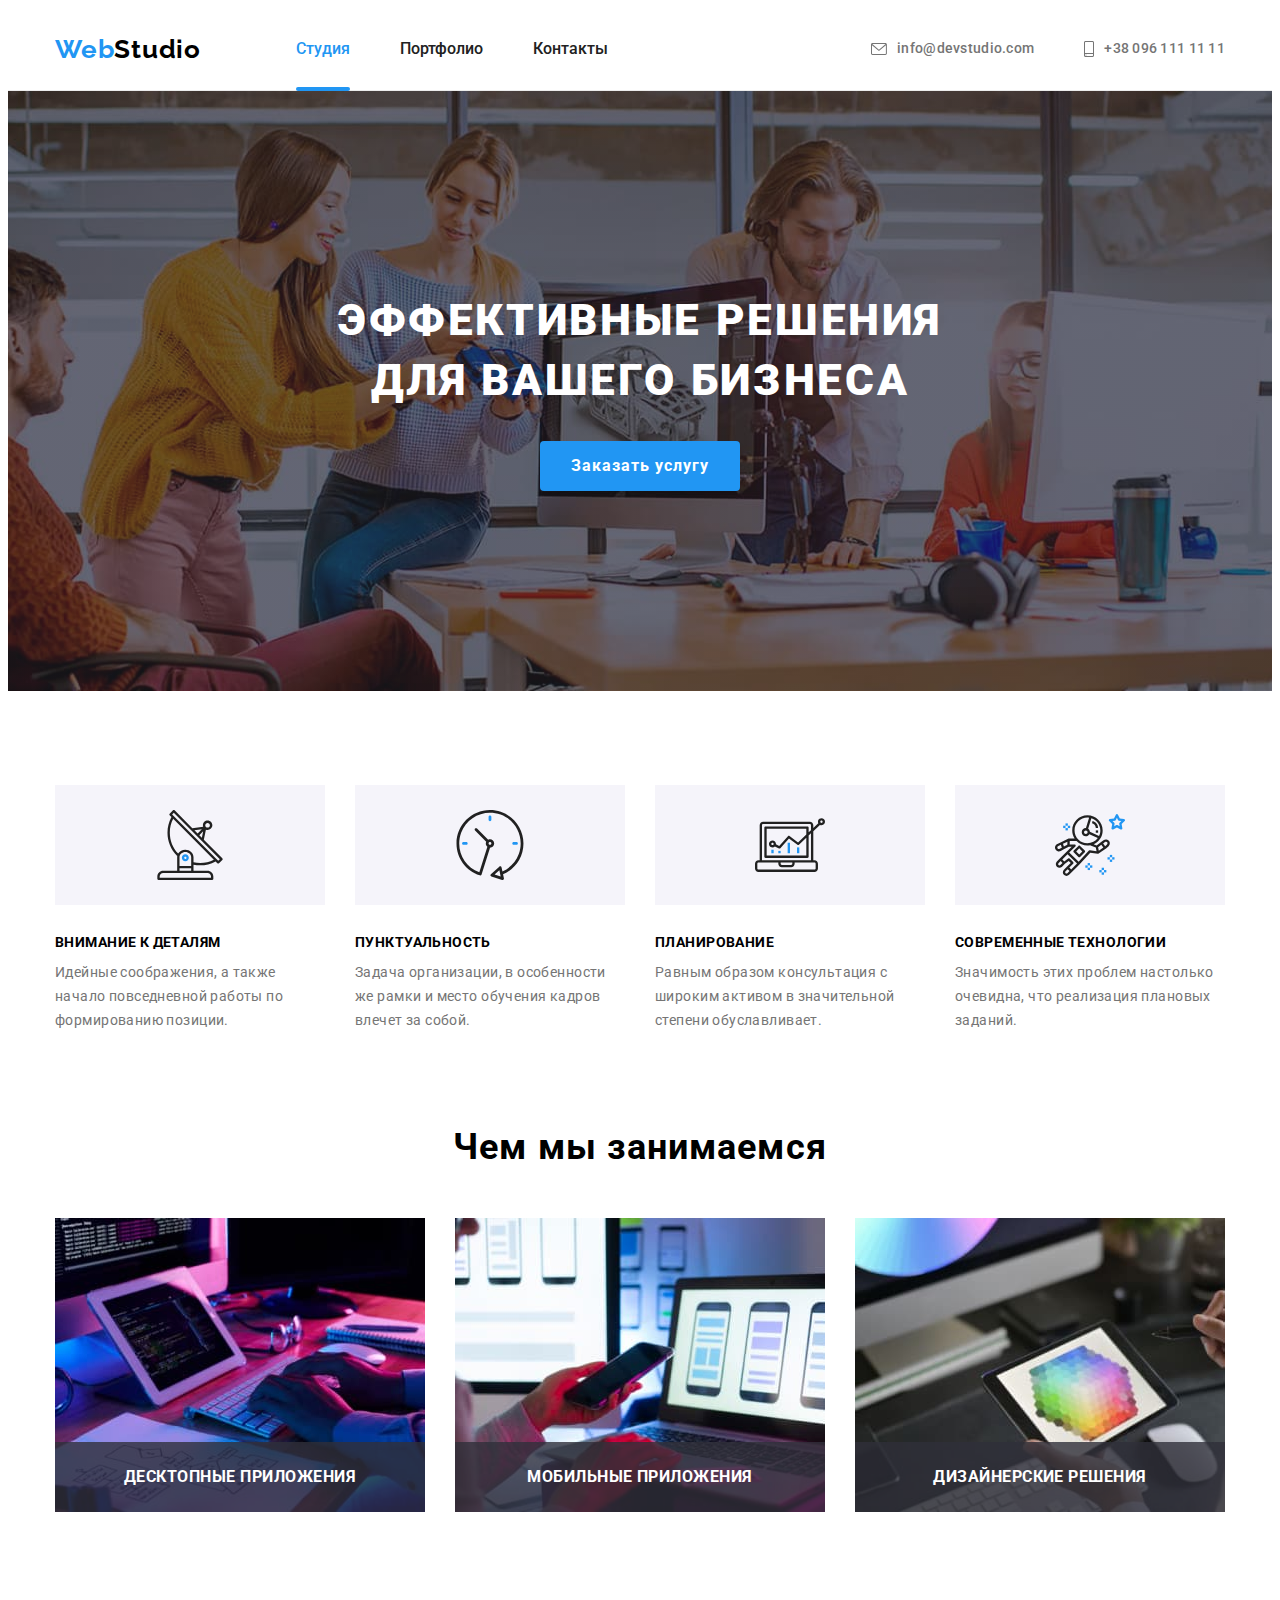
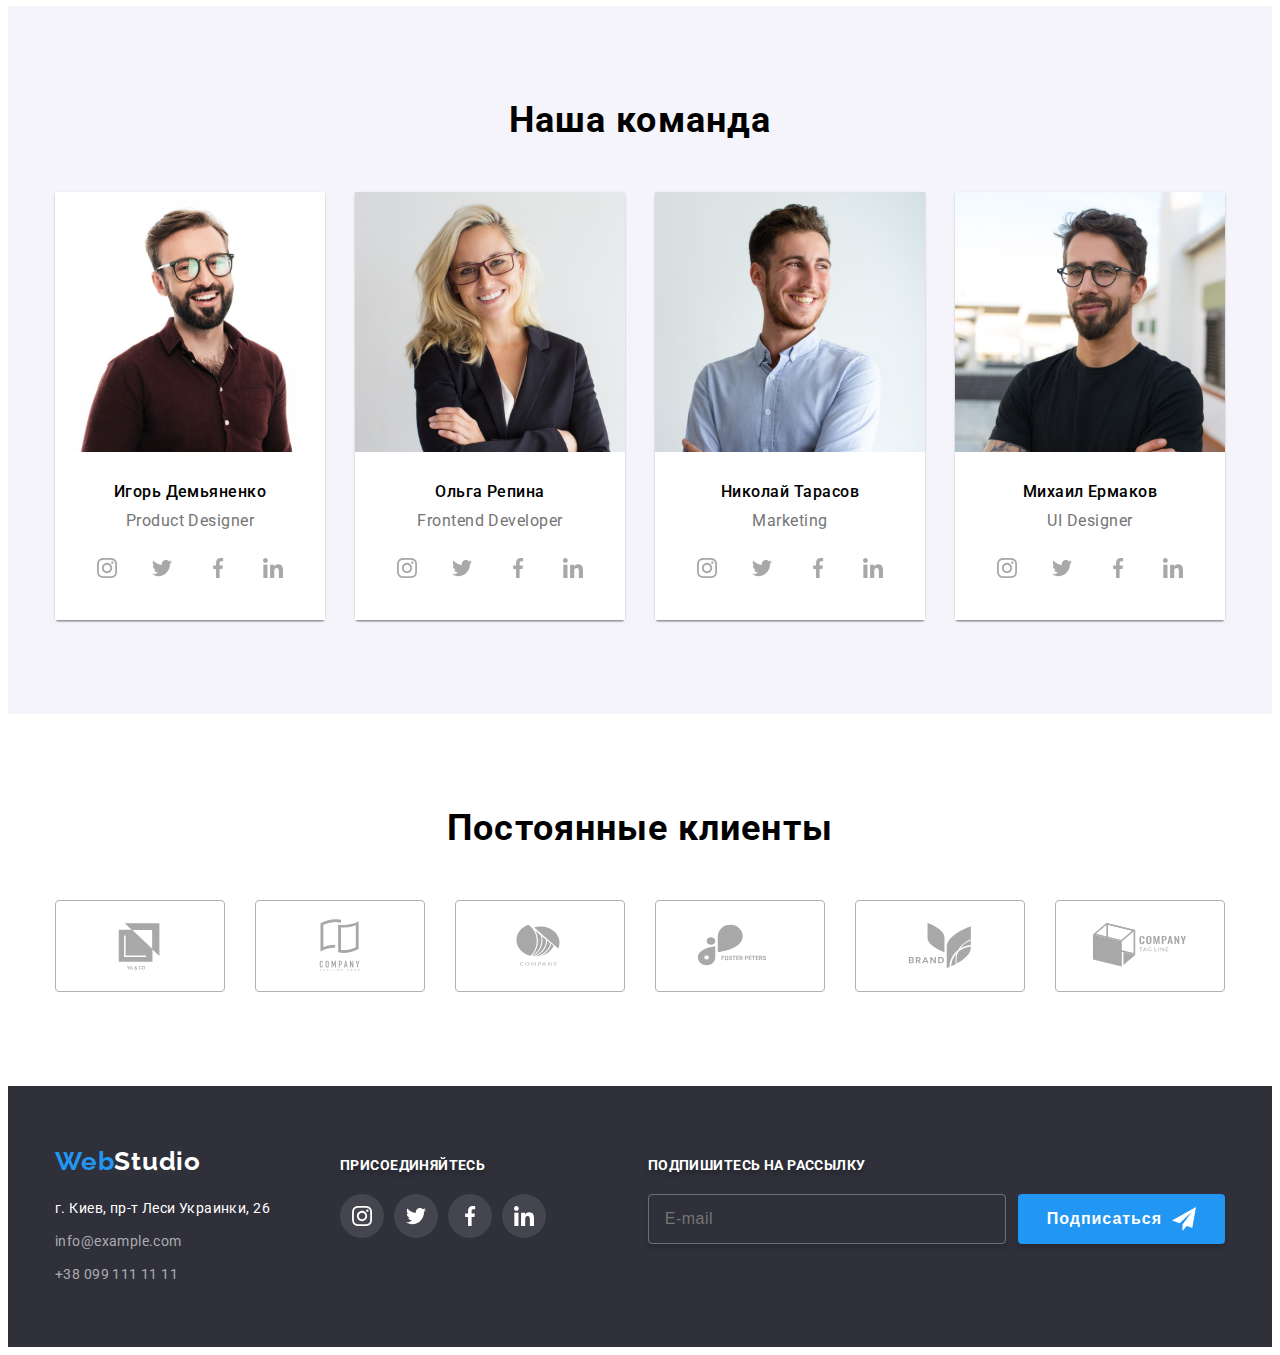
==== index.html @ 084925da "створення" ====
<!DOCTYPE html>
<html lang="ru">

<head>
    <meta charset="UTF-8">
    <meta http-equiv="X-UA-Compatible" content="IE=edge">
    <meta name="viewport" content="width=device-width, initial-scale=1.0">
    <title>WebStudio</title>
    <link rel="preconnect" href="https://fonts.googleapis.com">
    <link rel="preconnect" href="https://fonts.gstatic.com" crossorigin>
    <link
        href="https://fonts.googleapis.com/css2?family=Raleway:wght@700&family=Roboto:wght@400;500;700;900&display=swap"
        rel="stylesheet" />
    <link rel="stylesheet" href="https://cdnjs.cloudflare.com/ajax/libs/modern-normalize/1.1.0/modern-normalize.min.css"
        integrity="sha512-wpPYUAdjBVSE4KJnH1VR1HeZfpl1ub8YT/NKx4PuQ5NmX2tKuGu6U/JRp5y+Y8XG2tV+wKQpNHVUX03MfMFn9Q=="
        crossorigin="anonymous" referrerpolicy="no-referrer" />
    <link rel="stylesheet" href="./css/main.min.css">
</head>

<!-- BODY-->

<body>

    <!-- HEADER -->
    <header class="header">
        <div class="conteiner header-conteiner">
            <nav class="navigation">
                <a class="logo link" lang="en" href=""><span class="link logo-blue">Web</span>Studio</a>
                <ul class="menu list">
                    <li class="nav-item">
                        <a class="link menu-link current" href="">Студия</a>
                    </li>
                    <li class="nav-item">
                        <a class="link menu-link" href="./portfolio.html">Портфолио</a>
                    </li>
                    <li class="nav-item">
                        <a class="link menu-link" href="">Контакты</a>
                    </li>
                </ul>
            </nav>
            <ul class="contacts-link list">
                <li class="header-contacts"><a class="mail-link link" href="mailto:info@devstudio.com"><svg
                            class="icon-contacts" width="16" height="12">
                            <use href="./imiges/svg/sprite.svg#icon-envelope"></use>
                        </svg>info@devstudio.com</a></li>
                <li class="header-contacts"><a class="tel-link link" href="tel:+380961111111"><svg class="icon-contacts"
                            width="10" height="16">
                            <use href="./imiges/svg/sprite.svg#icon-smartphone"></use>
                        </svg>+38 096 111 11 11</a>
                </li>
            </ul>
        </div>
    </header>
    <main>
        <!-- HERO -->
        <section class="hero">
            <div class="conteiner">
                <h1 class="hero-title">Эффективные решения для вашего бизнеса</h1>
                <button class="btn modal-btn" type="button" data-modal-open>Заказать услугу</button>
            </div>
        </section>
        <!-- ABOUT -->
        <section class="section">
            <div class="conteiner">
                <h2 class="visualy-hidden">переваги</h2>
                <ul class="about-title list">

                    <li class="content about">
                        <div class="icon-description">
                            <svg class="" width="70" height="70">
                                <use href="./imiges/svg/sprite.svg#icon-antenna"></use>
                            </svg>
                        </div>
                        <h3 class="about-main">
                            Внимание к деталям
                        </h3>
                        <p class="about-main-text">
                            Идейные соображения, а также начало повседневной работы по формированию позиции.
                        </p>
                    </li>

                    <li class="content about">
                        <div class="icon-description">
                            <svg width="70" height="70">
                                <use href="./imiges/svg/sprite.svg#icon-clock"></use>
                            </svg>
                        </div>
                        <h3 class="about-main">
                            Пунктуальность
                        </h3>
                        <p class="about-main-text">
                            Задача организации, в особенности же рамки и место обучения кадров влечет за собой.
                        </p>
                    </li>
                    <li class="content about">
                        <div class="icon-description">
                            <svg width="70" height="70">
                                <use href="./imiges/svg/sprite.svg#icon-diagram"></use>
                            </svg>
                        </div>
                        <h3 class="about-main">
                            Планирование
                        </h3>
                        <p class="about-main-text">
                            Равным образом консультация с широким активом в значительной степени обуславливает.

                        </p>
                    </li>

                    <li class="content about">
                        <div class="icon-description">
                            <svg width="70" height="70">
                                <use href="./imiges/svg/sprite.svg#icon-astronaut"></use>
                            </svg>
                        </div>
                        <h3 class="about-main">
                            Современные технологии
                        </h3>
                        <p class="about-main-text">
                            Значимость этих проблем настолько очевидна, что реализация плановых заданий.
                        </p>
                    </li>

                </ul>
            </div>
        </section>

        <section class="section-work">
            <div class="conteiner">
                <h2 class="working-moments section-title">Чем мы занимаемся</h2>
                <ul class="working-title  about-title list">
                    <li class="working-title-list">
                        <img src="./imiges/about/picture1.jpg" alt=" Програміст набирає текст" width="370">
                        <p class="label">Десктопные приложения</p>
                    </li>
                    <li class="working-title-list">
                        <img src="./imiges/about/picture2.jpg" alt="Людина за компютером" width="370">
                        <p class="label">Мобильные приложения</p>
                    </li>
                    <li class="working-title-list">
                        <img src=" ./imiges/about/picture3.jpg" alt="Людина з планшетом" width="370">
                        <p class="label">Дизайнерские решения</p>
                    </li>
                </ul>
            </div>
        </section>
        <!-- TEAM -->
        <section class="section team-color">
            <div class="team-our conteiner">
                <h2 class="team section-title">Наша команда</h2>
                <ul class="list team-list ">
                    <li class="iteam-list">
                        <img src="./imiges/about/team_card1.jpg" alt="Фотографія Ігоря" width="270">
                        <div class="team-item">
                            <h3 class="team-name">Игорь Демьяненко</h3>
                            <p class="time-position" lang="en">Product Designer</p>
                            <ul class="social-list">
                                <li class="list social-list-item">
                                    <a href="" class="social-list-link">
                                        <svg class="social-list-icon">
                                            <use href="./imiges/svg/sprite.svg#icon-instagram"></use>
                                        </svg>
                                    </a>
                                </li>
                                <li class="list social-list-item">
                                    <a href="" class="social-list-link">
                                        <svg class="social-list-icon">
                                            <use href="./imiges/svg/sprite.svg#icon-twitter"></use>
                                        </svg>
                                    </a>
                                </li>
                                <li class="list social-list-item">
                                    <a href="" class="social-list-link">
                                        <svg class="social-list-icon">
                                            <use href="./imiges/svg/sprite.svg#icon-facebook"></use>
                                        </svg>
                                    </a>
                                </li>
                                <li class="list social-list-item">
                                    <a href="" class="social-list-link">
                                        <svg class="social-list-icon">
                                            <use href="./imiges/svg/sprite.svg#icon-linkedin"></use>
                                        </svg>
                                    </a>
                                </li>
                            </ul>
                        </div>
                    </li>
                    <li class="iteam-list">
                        <img src="./imiges/about/team_card2.jpg" alt="Фотографія Ольги" width="270">
                        <div class="team-item">
                            <h3 class="team-name">Ольга Репина</h3>
                            <p class="time-position" lang="en">Frontend Developer</p>
                            <ul class="social-list">
                                <li class="list social-list-item">
                                    <a href="" class="social-list-link">
                                        <svg class="social-list-icon">
                                            <use href="./imiges/svg/sprite.svg#icon-instagram"></use>
                                        </svg>
                                    </a>
                                </li>
                                <li class="list social-list-item">
                                    <a href="" class="social-list-link">
                                        <svg class="social-list-icon">
                                            <use href="./imiges/svg/sprite.svg#icon-twitter"></use>
                                        </svg>
                                    </a>
                                </li>
                                <li class="list social-list-item">
                                    <a href="" class="social-list-link">
                                        <svg class="social-list-icon">
                                            <use href="./imiges/svg/sprite.svg#icon-facebook"></use>
                                        </svg>
                                    </a>
                                </li>
                                <li class="list social-list-item">
                                    <a href="" class="social-list-link">
                                        <svg class="social-list-icon">
                                            <use href="./imiges/svg/sprite.svg#icon-linkedin"></use>
                                        </svg>
                                    </a>
                                </li>
                            </ul>
                        </div>
                    </li>
                    <li class="iteam-list">
                        <img src="./imiges/about/team_card3.jpg" alt="Фотографія Николая" width="270">
                        <div class="team-item">
                            <h3 class="team-name">Николай Тарасов</h3>
                            <p class="time-position" lang="en">Marketing</p>
                            <ul class="social-list">
                                <li class="list social-list-item">
                                    <a href="" class="social-list-link">
                                        <svg class="social-list-icon">
                                            <use href="./imiges/svg/sprite.svg#icon-instagram"></use>
                                        </svg>
                                    </a>
                                </li>
                                <li class="list social-list-item">
                                    <a href="" class="social-list-link">
                                        <svg class="social-list-icon">
                                            <use href="./imiges/svg/sprite.svg#icon-twitter"></use>
                                        </svg>
                                    </a>
                                </li>
                                <li class="list social-list-item">
                                    <a href="" class="social-list-link">
                                        <svg class="social-list-icon">
                                            <use href="./imiges/svg/sprite.svg#icon-facebook"></use>
                                        </svg>
                                    </a>
                                </li>
                                <li class="list social-list-item">
                                    <a href="" class="social-list-link">
                                        <svg class="social-list-icon">
                                            <use href="./imiges/svg/sprite.svg#icon-linkedin"></use>
                                        </svg>
                                    </a>
                                </li>
                            </ul>
                        </div>
                    </li>
                    <li class="iteam-list">
                        <img src="./imiges/about/team_card4.jpg" alt="Фотографія Михайла" width="270">
                        <div class="team-item">
                            <h3 class="team-name">Михаил Ермаков</h3>
                            <p class="time-position" lang="en">UI Designer</p>
                            <ul class="social-list">
                                <li class="list social-list-item">
                                    <a href="" class="social-list-link">
                                        <svg class="social-list-icon">
                                            <use href="./imiges/svg/sprite.svg#icon-instagram"></use>
                                        </svg>
                                    </a>
                                </li>
                                <li class="list social-list-item">
                                    <a href="" class="social-list-link">
                                        <svg class="social-list-icon">
                                            <use href="./imiges/svg/sprite.svg#icon-twitter"></use>
                                        </svg>
                                    </a>
                                </li>
                                <li class="list social-list-item">
                                    <a href="" class="social-list-link">
                                        <svg class="social-list-icon">
                                            <use href="./imiges/svg/sprite.svg#icon-facebook"></use>
                                        </svg>
                                    </a>
                                </li>
                                <li class="list social-list-item">
                                    <a href="" class="social-list-link">
                                        <svg class="social-list-icon">
                                            <use href="./imiges/svg/sprite.svg#icon-linkedin"></use>
                                        </svg>
                                    </a>
                                </li>
                            </ul>
                        </div>
                    </li>
                </ul>
            </div>
        </section>
        <!--CLIENTS-->
        <section class="section">
            <div class="conteiner">
                <h2 class="section-title">Постоянные клиенты</h2>
                <ul class="list clients-list">
                    <li class="clients-list-item">
                        <a class="link clients-link" href="">
                            <svg class="icon-clients" width="106" height="60">
                                <use href="./imiges/svg/sprite.svg#icon-group-first"></use>
                            </svg>
                        </a>
                    </li>
                    <li class="clients-list-item">
                        <a class="link clients-link" href="">
                            <svg class="icon-clients" width="106" height="60">
                                <use href="./imiges/svg/sprite.svg#icon-group-second"></use>
                            </svg>
                        </a>
                    </li>
                    <li class="clients-list-item">
                        <a class="link clients-link" href="">
                            <svg class="icon-clients" width="106" height="60">
                                <use href="./imiges/svg/sprite.svg#icon-group-third"></use>
                            </svg>
                        </a>
                    </li>
                    <li class="clients-list-item">
                        <a class="link clients-link" href="">
                            <svg class="icon-clients" width="106" height="60">
                                <use href="./imiges/svg/sprite.svg#icon-group-fourth"></use>
                            </svg>
                        </a>
                    </li>
                    <li class="clients-list-item">
                        <a class="link clients-link" href="">
                            <svg class="icon-clients" width="106" height="60">
                                <use href="./imiges/svg/sprite.svg#icon-group-fifth"></use>
                            </svg>
                        </a>
                    </li>
                    <li class="clients-list-item">
                        <a class="link clients-link" href="">
                            <svg class="icon-clients" width="106" height="60">
                                <use href="./imiges/svg/sprite.svg#icon-group-sixth"></use>
                            </svg>
                        </a>
                    </li>
                </ul>
            </div>
        </section>
    </main>
    <!--CLIENTS END-->
    <!--FOOTER-->
    <footer class="footer">
        <div class="conteiner footer-section">
            <div class="footer-section-nav">
                <address class="footer-nav">
                    <a class="logo-foot link" lang="en" href="./"><span class="logo-blue link">Web</span>Studio</a>
                    <ul class="list footer-list ">
                        <li class="footer-item">
                            <a class="addres link" href="https://goo.gl/maps/UP7tp5dbjEetq2736" target="_blank"
                                rel="noopener noreferrer">г. Киев,
                                пр-т Леси Украинки, 26</a>
                        </li>
                        <li class="footer-item">
                            <a class="contacts link" href="mailto:info@example.com">info@example.com</a>
                        </li>
                        <li class="footer-item">
                            <a class="contacts link" href="tel:+380991111111">+38 099 111 11 11</a>
                        </li>
                    </ul>
                </address>
            </div>
            <div class="footer-content">
                <p class="footer-text">присоединяйтесь</p>
                <ul class="social-list-footer">
                    <li class="list social-list-item">
                        <a href="" class="social-list-link-footer">
                            <svg class="social-list-icon">
                                <use href="./imiges/svg/sprite.svg#icon-instagram"></use>
                            </svg>
                        </a>
                    </li>
                    <li class="list social-list-item">
                        <a href="" class="social-list-link-footer">
                            <svg class="social-list-icon">
                                <use href="./imiges/svg/sprite.svg#icon-twitter"></use>
                            </svg>
                        </a>
                    </li>
                    <li class="list social-list-item">
                        <a href="" class="social-list-link-footer">
                            <svg class="social-list-icon">
                                <use href="./imiges/svg/sprite.svg#icon-facebook"></use>
                            </svg>
                        </a>
                    </li>
                    <li class="list social-list-item">
                        <a href="" class="social-list-link-footer">
                            <svg class="social-list-icon">
                                <use href="./imiges/svg/sprite.svg#icon-linkedin"></use>
                            </svg>
                        </a>
                    </li>
                </ul>
            </div>
            <div class="footer-form">
                <p class="footer-text">Подпишитесь на рассылку</p>
                <form class="footer-form-label">
                    <label>
                        <input class="footer-input" type="email" name="user-mail" placeholder="E-mail" required />
                    </label>
                    <button class="footer-button" type="submit">Подписаться
                        <svg class="footer-icon" width="24" height="24">
                            <use href="./imiges/svg/sprite.svg#icon-send"></use>
                        </svg>
                    </button>
                </form>
            </div>
        </div>
    </footer>
    <!--FOOTER END-->
    <!--MODAL WINDOWS-->
    <div class="backdrop is-hidden" data-modal>
        <div class="modal">
            <button class="close-btn" type="button" data-modal-close>
                <svg class="icon-close" width="11" height="11">
                    <use href="./imiges/svg/sprite.svg#icon-closed"></use>
                </svg>
            </button>
            <form action="#" class="modal-form">
                <p class="modal-form-head">Оставьте свои данные, мы вам перезвоним</p>
                <label class="modal-form-field">
                    <span class="modal-label">Имя</span>
                    <span class="modal-form-input-wrapper">
                        <input type="text" class="modal-form-input" name="user-name" minlength="2"
                            pattern="[a-z A-Zа-яА-Я]+" required>
                        <svg class="modal-form-icon" width="18" height="18">
                            <use href="./imiges/svg/sprite-form.svg#icon-person"></use>
                        </svg>
                    </span>
                </label>
                <label class="modal-form-field">
                    <span class="modal-label">Телефон</span>
                    <span class="modal-form-input-wrapper">
                        <input type="tel" class="modal-form-input" name="user-phone"
                            pattern="[0-9]{3}-[0-9]{3}-[0-9]{2}-[0-9]{2}" title="096-000-00-00" required>
                        <svg class="modal-form-icon" width="18" height="18">
                            <use href="./imiges/svg/sprite-form.svg#icon-phone"></use>
                        </svg>
                    </span>

                </label>
                <label class="modal-form-field">
                    <span class="modal-label">Почта</span>
                    <span class="modal-form-input-wrapper">
                        <input type="email" class="modal-form-input" name="user-email" minlength="2" pattern=""
                            required>
                        <svg class="modal-form-icon" width="18" height="18">
                            <use href="./imiges/svg/sprite-form.svg#icon-email"></use>
                        </svg>
                    </span>

                </label>
                <label class="modal-form-field">
                    <span class="modal-label">Комментарий</span>
                    <textarea name="user-message" class="modal-form-message" placeholder="Введите текст"></textarea>
                </label>

                <input class="modal-checkbox visualy-hidden" name="check" type="checkbox" id="accept-policy">
                <label for="accept-policy" class="modal-checkbox-label">Соглашаюсь с рассылкой и принимаю&nbsp;
                    <a class="modal-label-link" href="">Условия договора</a></label>


                <button type="submit" class="modal-form-btn">Отправить</button>
            </form>

        </div>
    </div>
    <script src="./js/modal.js"></script>
</body>

</html>
---- css/main.min.css ----
:root{--main-font:"Roboto", sans-serif;--secondary-font:"Raleway", sans-serif;--text-color:#000;--main-color: #212121;--secondary-color: #ffffff;--accent-color: #2196f3;--p-text-color: #757575;--hero-footer-color: #2f303a;--our-team-color: #f5f4fa;--footer-link-color: rgba(255, 255, 255, 0.6);--border-color: #ececec;--description-color: #a8a8a8;--label-background-color: rgba(33, 150, 243, 0.9);--button-focus-color: #188ce8;--animation: 250ms cubic-bezier(0.4, 0, 0.2, 1)}.visualy-hidden{position:absolute;clip:rect(0 0 0 0);width:1px;height:1px;margin:-1px}html{box-sizing:border-box}*,*::after,*::before{box-sizing:inherit}h1,h2,h3,h4,h5,h6,p{margin-top:0;margin-bottom:0}ul,ol{margin-top:0;margin-bottom:0;padding-left:0}.list{list-style:none}.link{text-decoration:none;color:inherit}img{display:block;max-width:100%;height:auto}address{font-style:normal}text{color:var(--main-color)}body{font-family:var(--main-font)}.section{padding-top:94px;padding-bottom:94px}.conteiner{width:1200px;margin:0 auto;padding-left:15px;padding-right:15px}.section-title{margin-bottom:50px;font-weight:700;font-size:36px;line-height:1.16;text-align:center;letter-spacing:0.03em}.btn{display:block;font-family:inherit;border:none;background-color:transparent;cursor:pointer;color:inherit}.logo{margin-right:95px;font-family:var(--secondary-font);font-weight:700;font-size:26px;line-height:1.19;letter-spacing:0.03em;color:var(--text-color)}.backdrop{position:fixed;top:0;left:0;width:100vw;height:100vh;background-color:rgba(0,0,0,0.2);transition:opacity var(--animation),visibility var(--animation)}.is-hidden{opacity:0;visibility:hidden;pointer-events:none}.modal{position:absolute;top:50%;left:50%;transform:translate(-50%, -50%);width:528px;height:580px;background:var(--secondary-color);box-shadow:0px 1px 3px rgba(0,0,0,0.12),0px 1px 1px rgba(0,0,0,0.14),0px 2px 1px rgba(0,0,0,0.2);border-radius:4px;padding:40px}.close-btn{position:absolute;top:8px;right:8px;width:30px;height:30px;border-radius:50%;padding:0;background-color:transparent;border:1px solid rgba(0,0,0,0.1);cursor:pointer}.icon-close{display:block;margin:0 auto}.icon-close:hover,.icon-close:focus{fill:var(--accent-color)}.modal-form{display:flex;flex-direction:column}.modal-form-head{font-weight:700;font-size:20px;line-height:1.15;text-align:center;letter-spacing:0.03em;margin-bottom:16px;color:var(--main-color)}.modal-form-field{font-size:12px;line-height:1.16;letter-spacing:0.01em;margin-bottom:12px;display:block;color:var(--p-text-color)}.modal-form-input-wrapper{position:relative;display:block}.modal-label{display:block;margin-top:4px;margin-bottom:4px}.modal-form-input{width:100%;height:40px;border:1px solid rgba(33,33,33,0.2);border-radius:4px;padding-left:42px;cursor:pointer;transition:border-color var(--animation)}.modal-form-input:hover,.modal-form-input:focus{outline:none;border-color:var(--accent-color)}.modal-form-icon{position:absolute;left:12px;top:50%;transform:translateY(-50%);display:block;cursor:pointer;transition:var(--animation)}.modal-form-input:hover+.modal-form-icon,.modal-form-input:focus+.modal-form-icon{fill:var(--accent-color)}.modal-form-message{width:100%;height:120px;margin-top:4px;border:1px solid rgba(33,33,33,0.2);border-radius:4px;padding:12px 16px;resize:none;cursor:pointer;transition:border-color var(--animation)}.modal-form-message:hover,.modal-form-message:focus{outline:none;border-color:var(--accent-color)}.modal-form-message::placeholder{line-height:1.14;letter-spacing:0.01em;color:rgba(117,117,117,0.5)}.modal-checkbox:checked+.modal-checkbox-label::before{background-image:url(../imiges/svg/icon-check.svg);border:none}.modal-checkbox:focus+.modal-checkbox-label::before{outline:1px solid var(--accent-color)}.modal-checkbox{border:2px solid var(--p-text-color)}.modal-checkbox-label{font-family:Roboto;font-weight:400;line-height:1.71;letter-spacing:0.03em;font-size:14px;color:var(--p-text-color);display:flex;align-items:center;justify-content:center;margin-bottom:20px;background-position:center;background-size:cover;background-repeat:no-repeat}.modal-checkbox-label::before{display:block;content:'';width:15px;height:14px;border:1px solid var(--p-text-color);cursor:pointer;border-radius:2px;margin-right:7px}.modal-label-link{line-height:1.71;letter-spacing:0.03em;text-decoration-line:underline;color:var(--accent-color)}.modal-form-btn{background:var(--accent-color);box-shadow:0px 4px 4px rgba(0,0,0,0.15);border-radius:4px;font-family:Roboto;border:none;font-weight:700;font-size:16px;line-height:1.87;letter-spacing:0.06em;color:var(--secondary-color);margin:0 auto;padding:10px 55px;cursor:pointer;transition:box-shadow var(--animation),background var(--animation)}.modal-form-btn:hover,.modal-form-btn:focus{background:var(--button-focus-color)}.header{background-color:var(--secondary-color);border-bottom:1px solid var(--border-color)}.header-conteiner{display:flex;align-items:center;margin-left:auto}.navigation{display:flex;align-items:center}.logo-blue{color:var(--accent-color)}.menu{display:flex;align-items:center}.contacts-link{display:flex;align-items:center;margin-left:auto}.header-contacts+.header-contacts{margin-left:50px}.menu-list{display:inline-block}.nav-item+.nav-item{margin-left:50px}.menu-link{display:block;padding-top:32px;padding-bottom:32px;font-weight:500;line-height:1.14;color:var(--main-color);position:relative;transition:color var(--animation)}.menu-link:hover,.menu-link:focus{color:var(--accent-color)}.menu-link.current{color:var(--accent-color)}.mail-link,.tel-link{display:flex;align-items:center;font-weight:500;font-size:14px;line-height:1.14;letter-spacing:0.02em;color:var(--p-text-color);transition:color var(--animation)}.mail-link:hover,.mail-link:focus,.tel-link:hover,.tel-link:focus{color:var(--accent-color);fill:var(--accent-color)}.icon-contacts{margin:0 10px 0 0;fill:currentColor}.current::after{content:'';display:block;position:absolute;width:100%;height:4px;background-color:var(--accent-color);bottom:-1px;border-radius:2px}.hero{background:var(--hero-footer-color);padding-top:200px;padding-bottom:200px;background-image:linear-gradient(rgba(47,48,58,0.4), rgba(47,48,58,0.4)),url(../imiges/fontimige/img-hero.jpg);background-size:cover;background-position:center;background-repeat:no-repeat}.hero .conteiner{width:694px;text-align:center}.hero-title{margin-bottom:30px;font-weight:900;font-size:44px;line-height:1.36;letter-spacing:0.06em;text-transform:uppercase;color:var(--secondary-color)}.modal-btn{padding-top:10px 32px;margin:0 auto;font-weight:700;font-size:16px;line-height:1.87;letter-spacing:0.06em;color:var(--secondary-color);background-color:var(--accent-color);width:200px;height:50px;box-shadow:0px 4px 4px rgba(0,0,0,0.15);border-radius:4px;transition:background var(--animation),box-shadow var(--animation)}.modal-btn:hover,.modal-btn:focus{background:#188ce8}.icon-description{display:flex;align-items:center;justify-content:center;margin-bottom:30px;background-color:var(--our-team-color);height:120px}.about-title{display:flex}.about:not(:first-child){margin-left:30px}.content{display:block;flex-basis:calc((100% - 3 * 30px)/4)}.about-main{text-transform:uppercase;margin-bottom:10px;font-weight:700;font-size:14px;line-height:1.14;letter-spacing:0.03em}.about-main-text{font-weight:400;font-size:14px;line-height:1.71;letter-spacing:0.03em;color:var(--p-text-color)}.section-work{padding-bottom:94px}.working-moments{font-weight:700;font-size:36px;line-height:1.16;text-align:center;letter-spacing:0.03em}.working-title-list{display:flex;flex-basis:calc((100% -2*30px)/3);position:relative}.working-title-list:not(:first-child){margin-left:30px}.label{position:absolute;display:flex;align-items:center;justify-content:center;font-weight:700;line-height:1.14;letter-spacing:0.03em;text-transform:uppercase;background-color:rgba(47,48,58,0.8);color:var(--secondary-color);height:70px;width:100%;bottom:0}.team-list{display:flex}.team{font-weight:700;font-size:36px;line-height:1.16;text-align:center;letter-spacing:0.03em}.team-color{background-color:var(--our-team-color)}.team-list{display:flex;flex-wrap:wrap;flex-basis:calc((100% - 3*30px) / 4);margin-top:-30px;margin-left:-30px}.team-item{padding:30px;background-color:var(--secondary-color);text-align:center}.iteam-list{margin-top:30px;margin-left:30px;box-shadow:0px 1px 3px rgba(0,0,0,0.12),0px 1px 1px rgba(0,0,0,0.14),0px 2px 1px rgba(0,0,0,0.2);border-radius:0px 0px 4px 4px}.team-name{font-weight:500;font-size:16px;line-height:1.19;letter-spacing:0.03em;margin-bottom:10px}.time-position{margin-top:10px;font-size:16px;line-height:1.19;letter-spacing:0.03em;color:var(--p-text-color)}.social-list{display:flex;justify-content:space-between;margin-top:16px}.social-list-icon{width:20px;height:20px}.social-list-link{display:flex;justify-content:center;align-items:center;width:44px;height:44px;border-radius:50%;fill:currentColor;color:var(--description-color);transition:background-color var(--animation),fill var(--animation)}.social-list-link:hover,.social-list-link:focus{fill:var(--secondary-color);background-color:var(--accent-color)}.clients-list-item{margin-top:30px;margin-left:30px}.clients-list{display:flex;flex-wrap:wrap;flex-basis:calc((100% - 6*30px) / 6);margin-top:-30px;margin-left:-30px}.clients-link{display:flex;justify-content:center;align-items:center;width:170px;height:92px;fill:currentColor;color:var(--description-color);border:1px solid #afb1b8;border-radius:4px;transition:fill var(--animation),border-color var(--animation)}.clients-link:hover,.clients-link:focus{fill:var(--accent-color);border-color:var(--accent-color)}.footer{background-color:var(--hero-footer-color);padding-top:60px;padding-bottom:60px}.footer-section{display:flex;align-items:baseline}.footer-nav{margin-left:50px;margin:auto;font-style:inherit}.logo-foot{font-family:var(--secondary-font);font-weight:700;font-size:26px;line-height:1.19;letter-spacing:0.03em;color:var(--secondary-color)}.footer-list{margin-top:20px}.footer-item:not(:first-child){margin-top:9px}.contacts,.addres{font-style:normal;font-weight:400;font-size:14px;line-height:1.71;letter-spacing:0.03em;transition:color var(--animation)}.addres{color:var(--secondary-color)}.contacts{color:var(--footer-link-color)}.addres:hover,.addres:focus{color:var(--secondary-color)}.contacts:hover,.contacts:focus{color:var(--secondary-color)}.footer-content{margin-left:70px}.footer-text{font-weight:700;font-size:14px;line-height:1.14;letter-spacing:0.03em;text-transform:uppercase;color:var(--secondary-color);text-shadow:#000000 1px 1px 0, #000000 -1px -1px 0, #000000 -1px 1px 0, #000000 1px -1px 0;text-shadow:0px 4px 4px rgba(0,0,0,0.25)}.social-list-footer{display:flex;width:206px;justify-content:space-between;margin-top:20px}.social-list-link-footer{display:flex;justify-content:center;align-items:center;width:44px;height:44px;border-radius:50%;background-color:rgba(255,255,255,0.1);fill:var(--secondary-color);color:var(--contrast-color);transition:background-color var(--animation)}.social-list-link-footer:hover,.social-list-link-footer:focus{fill:var(--secondary-color);background-color:var(--accent-color)}.footer-form{margin-left:auto}.footer-form-label{display:flex;align-items:center;margin-top:20px}.footer-input{background-color:inherit;border:1px solid rgba(255,255,255,0.3);box-shadow:0px 4px 4px rgba(0,0,0,0.15);border-radius:4px;width:358px;height:50px;padding-left:16px;font-size:16px;line-height:1.25;letter-spacing:0.03em;color:var(--secondary-color);display:flex;align-items:center}.footer-button{display:inline-flex;align-items:center;background:var(--accent-color);padding:10px 29px;box-shadow:0px 4px 4px rgba(0,0,0,0.15);border-radius:4px;font-weight:700;font-size:16px;line-height:1.87;letter-spacing:0.06em;color:var(--secondary-color);cursor:pointer;margin-left:12px;border:none;transition:box-shadow var(--animation),background var(--animation)}.footer-button:focus,.footer-button:hover{box-shadow:0px 4px 4px rgba(0,0,0,0.15);background:var(--button-focus-color)}.footer-icon{fill:var(--secondary-color);margin-left:10px}.menu-button{display:flex;justify-content:center;margin-bottom:50px}.btn-list:not(:first-child){margin-left:8px}.menu-link.current{color:var(--accent-color)}.menu-btn{font-family:var(--main-font);padding:6px 22px;font-weight:500;font-size:16px;line-height:1.62;letter-spacing:0.03em;background:var(--our-team-color);border-radius:4px;transition:background var(--animation),box-shadow var(--animation),color var(--animation)}.menu-btn:hover,.menu-btn:focus{background-color:var(--accent-color);box-shadow:0px 3px 1px rgba(0,0,0,0.1),0px 1px 2px rgba(0,0,0,0.08),0px 2px 2px rgba(0,0,0,0.12);color:var(--secondary-color)}.btn-list.current{background:var(--accent-color);color:var(--secondary-color)}.menu-portfolio{display:flex;flex-wrap:wrap;margin-left:-30px;margin-top:-30px}.portfolio-list{margin-left:30px;margin-top:30px;flex-basis:calc((100% - 90px) / 3)}.portfolio-list-link{display:block;transition:background var(--animation),box-shadow var(--animation)}.portfolio-list-link:hover,.portfolio-list-link:focus{background:var(--contrast-color);box-sizing:border-box;box-shadow:0px 1px 1px rgba(0,0,0,0.12),0px 4px 4px rgba(0,0,0,0.06),1px 4px 6px rgba(0,0,0,0.16)}.portfolio-wrapper{position:relative;overflow:hidden}.label-portfolio-text{font-size:18px;line-height:1.56;background-color:var(--label-background-color);letter-spacing:0.03em;color:#ffffff;position:absolute;top:0;left:0;width:100%;height:100%;overflow:hidden;transform:translateY(101%);transition:transform var(--animation);padding:63px 24px}.portfolio-list-link:hover .label-portfolio-text,.portfolio-list-link:focus .label-portfolio-text{transform:translateY(0%)}.menu-item{padding:20px 24px;border-left:1px solid var(--border-color);border-right:1px solid var(--border-color);border-bottom:1px solid var(--border-color)}.production{margin-bottom:4px;font-weight:700;font-size:18px;line-height:2;letter-spacing:0.06em;color:var(--main-color)}.production-zone{font-size:16px;line-height:1.88;letter-spacing:0.03em;color:var(--p-text-color)}
/*# sourceMappingURL=main.min.css.map */
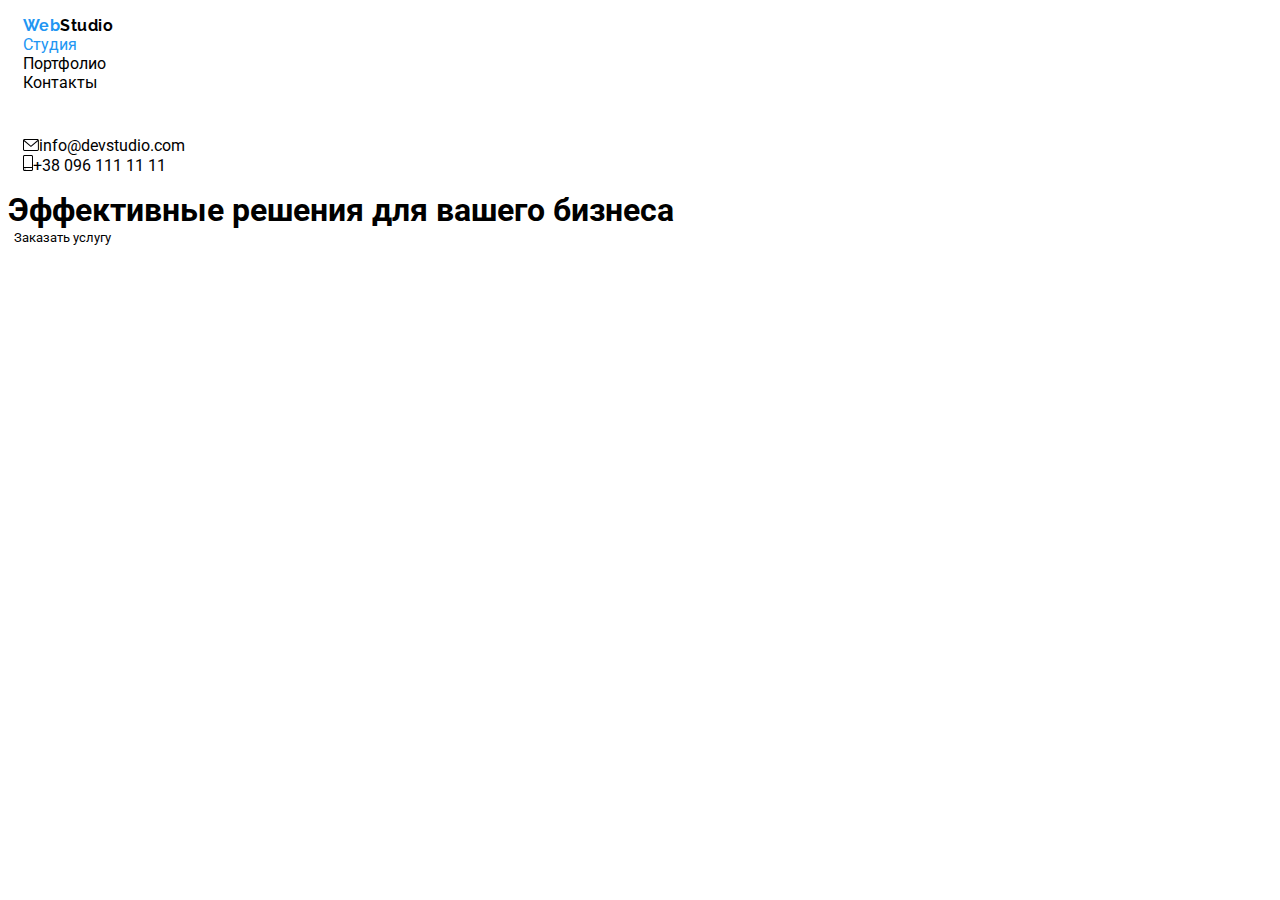
==== commit 6533a347: "коментування" ====
--- a/index.html
+++ b/index.html
@@ -38,6 +38,11 @@
                     </li>
                 </ul>
             </nav>
+            <button class="burger-btn" data-menu-open>
+                <svg class="burger-btn__icon">
+                    <use href="./images/mobile/sprite_mobile.svg#hamburger"></use>
+                </svg>
+            </button>
             <ul class="contacts-link list">
                 <li class="header-contacts"><a class="mail-link link" href="mailto:info@devstudio.com"><svg
                             class="icon-contacts" width="16" height="12">
@@ -49,6 +54,7 @@
                         </svg>+38 096 111 11 11</a>
                 </li>
             </ul>
+
         </div>
     </header>
     <main>
@@ -59,7 +65,7 @@
                 <button class="btn modal-btn" type="button" data-modal-open>Заказать услугу</button>
             </div>
         </section>
-        <!-- ABOUT -->
+        <!-- ABOUT
         <section class="section">
             <div class="conteiner">
                 <h2 class="visualy-hidden">переваги</h2>
@@ -143,9 +149,9 @@
                     </li>
                 </ul>
             </div>
-        </section>
+        </section> -->
         <!-- TEAM -->
-        <section class="section team-color">
+        <!-- <section class="section team-color">
             <div class="team-our conteiner">
                 <h2 class="team section-title">Наша команда</h2>
                 <ul class="list team-list ">
@@ -299,9 +305,9 @@
                     </li>
                 </ul>
             </div>
-        </section>
+        </section> -->
         <!--CLIENTS-->
-        <section class="section">
+        <!-- <section class="section">
             <div class="conteiner">
                 <h2 class="section-title">Постоянные клиенты</h2>
                 <ul class="list clients-list">
@@ -350,10 +356,10 @@
                 </ul>
             </div>
         </section>
-    </main>
-    <!--CLIENTS END-->
-    <!--FOOTER-->
-    <footer class="footer">
+    </main> -->
+        <!--CLIENTS END-->
+        <!--FOOTER-->
+        <!-- <footer class="footer">
         <div class="conteiner footer-section">
             <div class="footer-section-nav">
                 <address class="footer-nav">
@@ -420,10 +426,10 @@
                 </form>
             </div>
         </div>
-    </footer>
-    <!--FOOTER END-->
-    <!--MODAL WINDOWS-->
-    <div class="backdrop is-hidden" data-modal>
+    </footer> -->
+        <!--FOOTER END-->
+        <!--MODAL WINDOWS-->
+        <!-- <div class="backdrop is-hidden" data-modal>
         <div class="modal">
             <button class="close-btn" type="button" data-modal-close>
                 <svg class="icon-close" width="11" height="11">
@@ -479,7 +485,7 @@
 
         </div>
     </div>
-    <script src="./js/modal.js"></script>
+    <script src="./js/modal.js"></script> -->
 </body>
 
 </html>--- a/css/main.min.css
+++ b/css/main.min.css
@@ -1,2 +1,2 @@
-:root{--main-font:"Roboto", sans-serif;--secondary-font:"Raleway", sans-serif;--text-color:#000;--main-color: #212121;--secondary-color: #ffffff;--accent-color: #2196f3;--p-text-color: #757575;--hero-footer-color: #2f303a;--our-team-color: #f5f4fa;--footer-link-color: rgba(255, 255, 255, 0.6);--border-color: #ececec;--description-color: #a8a8a8;--label-background-color: rgba(33, 150, 243, 0.9);--button-focus-color: #188ce8;--animation: 250ms cubic-bezier(0.4, 0, 0.2, 1)}.visualy-hidden{position:absolute;clip:rect(0 0 0 0);width:1px;height:1px;margin:-1px}html{box-sizing:border-box}*,*::after,*::before{box-sizing:inherit}h1,h2,h3,h4,h5,h6,p{margin-top:0;margin-bottom:0}ul,ol{margin-top:0;margin-bottom:0;padding-left:0}.list{list-style:none}.link{text-decoration:none;color:inherit}img{display:block;max-width:100%;height:auto}address{font-style:normal}text{color:var(--main-color)}body{font-family:var(--main-font)}.section{padding-top:94px;padding-bottom:94px}.conteiner{width:1200px;margin:0 auto;padding-left:15px;padding-right:15px}.section-title{margin-bottom:50px;font-weight:700;font-size:36px;line-height:1.16;text-align:center;letter-spacing:0.03em}.btn{display:block;font-family:inherit;border:none;background-color:transparent;cursor:pointer;color:inherit}.logo{margin-right:95px;font-family:var(--secondary-font);font-weight:700;font-size:26px;line-height:1.19;letter-spacing:0.03em;color:var(--text-color)}.backdrop{position:fixed;top:0;left:0;width:100vw;height:100vh;background-color:rgba(0,0,0,0.2);transition:opacity var(--animation),visibility var(--animation)}.is-hidden{opacity:0;visibility:hidden;pointer-events:none}.modal{position:absolute;top:50%;left:50%;transform:translate(-50%, -50%);width:528px;height:580px;background:var(--secondary-color);box-shadow:0px 1px 3px rgba(0,0,0,0.12),0px 1px 1px rgba(0,0,0,0.14),0px 2px 1px rgba(0,0,0,0.2);border-radius:4px;padding:40px}.close-btn{position:absolute;top:8px;right:8px;width:30px;height:30px;border-radius:50%;padding:0;background-color:transparent;border:1px solid rgba(0,0,0,0.1);cursor:pointer}.icon-close{display:block;margin:0 auto}.icon-close:hover,.icon-close:focus{fill:var(--accent-color)}.modal-form{display:flex;flex-direction:column}.modal-form-head{font-weight:700;font-size:20px;line-height:1.15;text-align:center;letter-spacing:0.03em;margin-bottom:16px;color:var(--main-color)}.modal-form-field{font-size:12px;line-height:1.16;letter-spacing:0.01em;margin-bottom:12px;display:block;color:var(--p-text-color)}.modal-form-input-wrapper{position:relative;display:block}.modal-label{display:block;margin-top:4px;margin-bottom:4px}.modal-form-input{width:100%;height:40px;border:1px solid rgba(33,33,33,0.2);border-radius:4px;padding-left:42px;cursor:pointer;transition:border-color var(--animation)}.modal-form-input:hover,.modal-form-input:focus{outline:none;border-color:var(--accent-color)}.modal-form-icon{position:absolute;left:12px;top:50%;transform:translateY(-50%);display:block;cursor:pointer;transition:var(--animation)}.modal-form-input:hover+.modal-form-icon,.modal-form-input:focus+.modal-form-icon{fill:var(--accent-color)}.modal-form-message{width:100%;height:120px;margin-top:4px;border:1px solid rgba(33,33,33,0.2);border-radius:4px;padding:12px 16px;resize:none;cursor:pointer;transition:border-color var(--animation)}.modal-form-message:hover,.modal-form-message:focus{outline:none;border-color:var(--accent-color)}.modal-form-message::placeholder{line-height:1.14;letter-spacing:0.01em;color:rgba(117,117,117,0.5)}.modal-checkbox:checked+.modal-checkbox-label::before{background-image:url(../imiges/svg/icon-check.svg);border:none}.modal-checkbox:focus+.modal-checkbox-label::before{outline:1px solid var(--accent-color)}.modal-checkbox{border:2px solid var(--p-text-color)}.modal-checkbox-label{font-family:Roboto;font-weight:400;line-height:1.71;letter-spacing:0.03em;font-size:14px;color:var(--p-text-color);display:flex;align-items:center;justify-content:center;margin-bottom:20px;background-position:center;background-size:cover;background-repeat:no-repeat}.modal-checkbox-label::before{display:block;content:'';width:15px;height:14px;border:1px solid var(--p-text-color);cursor:pointer;border-radius:2px;margin-right:7px}.modal-label-link{line-height:1.71;letter-spacing:0.03em;text-decoration-line:underline;color:var(--accent-color)}.modal-form-btn{background:var(--accent-color);box-shadow:0px 4px 4px rgba(0,0,0,0.15);border-radius:4px;font-family:Roboto;border:none;font-weight:700;font-size:16px;line-height:1.87;letter-spacing:0.06em;color:var(--secondary-color);margin:0 auto;padding:10px 55px;cursor:pointer;transition:box-shadow var(--animation),background var(--animation)}.modal-form-btn:hover,.modal-form-btn:focus{background:var(--button-focus-color)}.header{background-color:var(--secondary-color);border-bottom:1px solid var(--border-color)}.header-conteiner{display:flex;align-items:center;margin-left:auto}.navigation{display:flex;align-items:center}.logo-blue{color:var(--accent-color)}.menu{display:flex;align-items:center}.contacts-link{display:flex;align-items:center;margin-left:auto}.header-contacts+.header-contacts{margin-left:50px}.menu-list{display:inline-block}.nav-item+.nav-item{margin-left:50px}.menu-link{display:block;padding-top:32px;padding-bottom:32px;font-weight:500;line-height:1.14;color:var(--main-color);position:relative;transition:color var(--animation)}.menu-link:hover,.menu-link:focus{color:var(--accent-color)}.menu-link.current{color:var(--accent-color)}.mail-link,.tel-link{display:flex;align-items:center;font-weight:500;font-size:14px;line-height:1.14;letter-spacing:0.02em;color:var(--p-text-color);transition:color var(--animation)}.mail-link:hover,.mail-link:focus,.tel-link:hover,.tel-link:focus{color:var(--accent-color);fill:var(--accent-color)}.icon-contacts{margin:0 10px 0 0;fill:currentColor}.current::after{content:'';display:block;position:absolute;width:100%;height:4px;background-color:var(--accent-color);bottom:-1px;border-radius:2px}.hero{background:var(--hero-footer-color);padding-top:200px;padding-bottom:200px;background-image:linear-gradient(rgba(47,48,58,0.4), rgba(47,48,58,0.4)),url(../imiges/fontimige/img-hero.jpg);background-size:cover;background-position:center;background-repeat:no-repeat}.hero .conteiner{width:694px;text-align:center}.hero-title{margin-bottom:30px;font-weight:900;font-size:44px;line-height:1.36;letter-spacing:0.06em;text-transform:uppercase;color:var(--secondary-color)}.modal-btn{padding-top:10px 32px;margin:0 auto;font-weight:700;font-size:16px;line-height:1.87;letter-spacing:0.06em;color:var(--secondary-color);background-color:var(--accent-color);width:200px;height:50px;box-shadow:0px 4px 4px rgba(0,0,0,0.15);border-radius:4px;transition:background var(--animation),box-shadow var(--animation)}.modal-btn:hover,.modal-btn:focus{background:#188ce8}.icon-description{display:flex;align-items:center;justify-content:center;margin-bottom:30px;background-color:var(--our-team-color);height:120px}.about-title{display:flex}.about:not(:first-child){margin-left:30px}.content{display:block;flex-basis:calc((100% - 3 * 30px)/4)}.about-main{text-transform:uppercase;margin-bottom:10px;font-weight:700;font-size:14px;line-height:1.14;letter-spacing:0.03em}.about-main-text{font-weight:400;font-size:14px;line-height:1.71;letter-spacing:0.03em;color:var(--p-text-color)}.section-work{padding-bottom:94px}.working-moments{font-weight:700;font-size:36px;line-height:1.16;text-align:center;letter-spacing:0.03em}.working-title-list{display:flex;flex-basis:calc((100% -2*30px)/3);position:relative}.working-title-list:not(:first-child){margin-left:30px}.label{position:absolute;display:flex;align-items:center;justify-content:center;font-weight:700;line-height:1.14;letter-spacing:0.03em;text-transform:uppercase;background-color:rgba(47,48,58,0.8);color:var(--secondary-color);height:70px;width:100%;bottom:0}.team-list{display:flex}.team{font-weight:700;font-size:36px;line-height:1.16;text-align:center;letter-spacing:0.03em}.team-color{background-color:var(--our-team-color)}.team-list{display:flex;flex-wrap:wrap;flex-basis:calc((100% - 3*30px) / 4);margin-top:-30px;margin-left:-30px}.team-item{padding:30px;background-color:var(--secondary-color);text-align:center}.iteam-list{margin-top:30px;margin-left:30px;box-shadow:0px 1px 3px rgba(0,0,0,0.12),0px 1px 1px rgba(0,0,0,0.14),0px 2px 1px rgba(0,0,0,0.2);border-radius:0px 0px 4px 4px}.team-name{font-weight:500;font-size:16px;line-height:1.19;letter-spacing:0.03em;margin-bottom:10px}.time-position{margin-top:10px;font-size:16px;line-height:1.19;letter-spacing:0.03em;color:var(--p-text-color)}.social-list{display:flex;justify-content:space-between;margin-top:16px}.social-list-icon{width:20px;height:20px}.social-list-link{display:flex;justify-content:center;align-items:center;width:44px;height:44px;border-radius:50%;fill:currentColor;color:var(--description-color);transition:background-color var(--animation),fill var(--animation)}.social-list-link:hover,.social-list-link:focus{fill:var(--secondary-color);background-color:var(--accent-color)}.clients-list-item{margin-top:30px;margin-left:30px}.clients-list{display:flex;flex-wrap:wrap;flex-basis:calc((100% - 6*30px) / 6);margin-top:-30px;margin-left:-30px}.clients-link{display:flex;justify-content:center;align-items:center;width:170px;height:92px;fill:currentColor;color:var(--description-color);border:1px solid #afb1b8;border-radius:4px;transition:fill var(--animation),border-color var(--animation)}.clients-link:hover,.clients-link:focus{fill:var(--accent-color);border-color:var(--accent-color)}.footer{background-color:var(--hero-footer-color);padding-top:60px;padding-bottom:60px}.footer-section{display:flex;align-items:baseline}.footer-nav{margin-left:50px;margin:auto;font-style:inherit}.logo-foot{font-family:var(--secondary-font);font-weight:700;font-size:26px;line-height:1.19;letter-spacing:0.03em;color:var(--secondary-color)}.footer-list{margin-top:20px}.footer-item:not(:first-child){margin-top:9px}.contacts,.addres{font-style:normal;font-weight:400;font-size:14px;line-height:1.71;letter-spacing:0.03em;transition:color var(--animation)}.addres{color:var(--secondary-color)}.contacts{color:var(--footer-link-color)}.addres:hover,.addres:focus{color:var(--secondary-color)}.contacts:hover,.contacts:focus{color:var(--secondary-color)}.footer-content{margin-left:70px}.footer-text{font-weight:700;font-size:14px;line-height:1.14;letter-spacing:0.03em;text-transform:uppercase;color:var(--secondary-color);text-shadow:#000000 1px 1px 0, #000000 -1px -1px 0, #000000 -1px 1px 0, #000000 1px -1px 0;text-shadow:0px 4px 4px rgba(0,0,0,0.25)}.social-list-footer{display:flex;width:206px;justify-content:space-between;margin-top:20px}.social-list-link-footer{display:flex;justify-content:center;align-items:center;width:44px;height:44px;border-radius:50%;background-color:rgba(255,255,255,0.1);fill:var(--secondary-color);color:var(--contrast-color);transition:background-color var(--animation)}.social-list-link-footer:hover,.social-list-link-footer:focus{fill:var(--secondary-color);background-color:var(--accent-color)}.footer-form{margin-left:auto}.footer-form-label{display:flex;align-items:center;margin-top:20px}.footer-input{background-color:inherit;border:1px solid rgba(255,255,255,0.3);box-shadow:0px 4px 4px rgba(0,0,0,0.15);border-radius:4px;width:358px;height:50px;padding-left:16px;font-size:16px;line-height:1.25;letter-spacing:0.03em;color:var(--secondary-color);display:flex;align-items:center}.footer-button{display:inline-flex;align-items:center;background:var(--accent-color);padding:10px 29px;box-shadow:0px 4px 4px rgba(0,0,0,0.15);border-radius:4px;font-weight:700;font-size:16px;line-height:1.87;letter-spacing:0.06em;color:var(--secondary-color);cursor:pointer;margin-left:12px;border:none;transition:box-shadow var(--animation),background var(--animation)}.footer-button:focus,.footer-button:hover{box-shadow:0px 4px 4px rgba(0,0,0,0.15);background:var(--button-focus-color)}.footer-icon{fill:var(--secondary-color);margin-left:10px}.menu-button{display:flex;justify-content:center;margin-bottom:50px}.btn-list:not(:first-child){margin-left:8px}.menu-link.current{color:var(--accent-color)}.menu-btn{font-family:var(--main-font);padding:6px 22px;font-weight:500;font-size:16px;line-height:1.62;letter-spacing:0.03em;background:var(--our-team-color);border-radius:4px;transition:background var(--animation),box-shadow var(--animation),color var(--animation)}.menu-btn:hover,.menu-btn:focus{background-color:var(--accent-color);box-shadow:0px 3px 1px rgba(0,0,0,0.1),0px 1px 2px rgba(0,0,0,0.08),0px 2px 2px rgba(0,0,0,0.12);color:var(--secondary-color)}.btn-list.current{background:var(--accent-color);color:var(--secondary-color)}.menu-portfolio{display:flex;flex-wrap:wrap;margin-left:-30px;margin-top:-30px}.portfolio-list{margin-left:30px;margin-top:30px;flex-basis:calc((100% - 90px) / 3)}.portfolio-list-link{display:block;transition:background var(--animation),box-shadow var(--animation)}.portfolio-list-link:hover,.portfolio-list-link:focus{background:var(--contrast-color);box-sizing:border-box;box-shadow:0px 1px 1px rgba(0,0,0,0.12),0px 4px 4px rgba(0,0,0,0.06),1px 4px 6px rgba(0,0,0,0.16)}.portfolio-wrapper{position:relative;overflow:hidden}.label-portfolio-text{font-size:18px;line-height:1.56;background-color:var(--label-background-color);letter-spacing:0.03em;color:#ffffff;position:absolute;top:0;left:0;width:100%;height:100%;overflow:hidden;transform:translateY(101%);transition:transform var(--animation);padding:63px 24px}.portfolio-list-link:hover .label-portfolio-text,.portfolio-list-link:focus .label-portfolio-text{transform:translateY(0%)}.menu-item{padding:20px 24px;border-left:1px solid var(--border-color);border-right:1px solid var(--border-color);border-bottom:1px solid var(--border-color)}.production{margin-bottom:4px;font-weight:700;font-size:18px;line-height:2;letter-spacing:0.06em;color:var(--main-color)}.production-zone{font-size:16px;line-height:1.88;letter-spacing:0.03em;color:var(--p-text-color)}
+:root{--main-font:"Roboto", sans-serif;--secondary-font:"Raleway", sans-serif;--text-color:#000;--main-color: #212121;--secondary-color: #ffffff;--accent-color: #2196f3;--p-text-color: #757575;--hero-footer-color: #2f303a;--our-team-color: #f5f4fa;--footer-link-color: rgba(255, 255, 255, 0.6);--border-color: #ececec;--description-color: #a8a8a8;--label-background-color: rgba(33, 150, 243, 0.9);--button-focus-color: #188ce8;--animation: 250ms cubic-bezier(0.4, 0, 0.2, 1)}.visualy-hidden{position:absolute;clip:rect(0 0 0 0);width:1px;height:1px;margin:-1px}html{box-sizing:border-box}*,*::after,*::before{box-sizing:inherit}h1,h2,h3,h4,h5,h6,p{margin-top:0;margin-bottom:0}ul,ol{margin-top:0;margin-bottom:0;padding-left:0}.list{list-style:none}.link{text-decoration:none;color:inherit}img{display:block;max-width:100%;height:auto}address{font-style:normal}text{color:var(--main-color)}body{font-family:var(--main-font)}.section{padding-top:94px;padding-bottom:94px}.section-title{margin-bottom:50px;font-weight:700;font-size:36px;line-height:1.16;text-align:center;letter-spacing:0.03em}.btn{display:block;font-family:inherit;border:none;background-color:transparent;cursor:pointer;color:inherit}.logo{font-family:var(--secondary-font);font-weight:700;line-height:1.19;letter-spacing:0.03em;color:var(--text-color)}.logo-blue{color:var(--accent-color)}.backdrop{position:fixed;top:0;left:0;width:100vw;height:100vh;background-color:rgba(0,0,0,0.2);transition:opacity var(--animation),visibility var(--animation)}.is-hidden{opacity:0;visibility:hidden;pointer-events:none}.modal{position:absolute;top:50%;left:50%;transform:translate(-50%, -50%);width:528px;height:580px;background:var(--secondary-color);box-shadow:0px 1px 3px rgba(0,0,0,0.12),0px 1px 1px rgba(0,0,0,0.14),0px 2px 1px rgba(0,0,0,0.2);border-radius:4px;padding:40px}.close-btn{position:absolute;top:8px;right:8px;width:30px;height:30px;border-radius:50%;padding:0;background-color:transparent;border:1px solid rgba(0,0,0,0.1);cursor:pointer}.icon-close{display:block;margin:0 auto}.icon-close:hover,.icon-close:focus{fill:var(--accent-color)}.modal-form{display:flex;flex-direction:column}.modal-form-head{font-weight:700;font-size:20px;line-height:1.15;text-align:center;letter-spacing:0.03em;margin-bottom:16px;color:var(--main-color)}.modal-form-field{font-size:12px;line-height:1.16;letter-spacing:0.01em;margin-bottom:12px;display:block;color:var(--p-text-color)}.modal-form-input-wrapper{position:relative;display:block}.modal-label{display:block;margin-top:4px;margin-bottom:4px}.modal-form-input{width:100%;height:40px;border:1px solid rgba(33,33,33,0.2);border-radius:4px;padding-left:42px;cursor:pointer;transition:border-color var(--animation)}.modal-form-input:hover,.modal-form-input:focus{outline:none;border-color:var(--accent-color)}.modal-form-icon{position:absolute;left:12px;top:50%;transform:translateY(-50%);display:block;cursor:pointer;transition:var(--animation)}.modal-form-input:hover+.modal-form-icon,.modal-form-input:focus+.modal-form-icon{fill:var(--accent-color)}.modal-form-message{width:100%;height:120px;margin-top:4px;border:1px solid rgba(33,33,33,0.2);border-radius:4px;padding:12px 16px;resize:none;cursor:pointer;transition:border-color var(--animation)}.modal-form-message:hover,.modal-form-message:focus{outline:none;border-color:var(--accent-color)}.modal-form-message::placeholder{line-height:1.14;letter-spacing:0.01em;color:rgba(117,117,117,0.5)}.modal-checkbox:checked+.modal-checkbox-label::before{background-image:url(../imiges/svg/icon-check.svg);border:none}.modal-checkbox:focus+.modal-checkbox-label::before{outline:1px solid var(--accent-color)}.modal-checkbox{border:2px solid var(--p-text-color)}.modal-checkbox-label{font-family:Roboto;font-weight:400;line-height:1.71;letter-spacing:0.03em;font-size:14px;color:var(--p-text-color);display:flex;align-items:center;justify-content:center;margin-bottom:20px;background-position:center;background-size:cover;background-repeat:no-repeat}.modal-checkbox-label::before{display:block;content:'';width:15px;height:14px;border:1px solid var(--p-text-color);cursor:pointer;border-radius:2px;margin-right:7px}.modal-label-link{line-height:1.71;letter-spacing:0.03em;text-decoration-line:underline;color:var(--accent-color)}.modal-form-btn{background:var(--accent-color);box-shadow:0px 4px 4px rgba(0,0,0,0.15);border-radius:4px;font-family:Roboto;border:none;font-weight:700;font-size:16px;line-height:1.87;letter-spacing:0.06em;color:var(--secondary-color);margin:0 auto;padding:10px 55px;cursor:pointer;transition:box-shadow var(--animation),background var(--animation)}.modal-form-btn:hover,.modal-form-btn:focus{background:var(--button-focus-color)}@media screen and (max-width: 767px){.menu,.contacts-link{display:none}}.header{width:480px;margin-top:16px;margin-bottom:16px;margin-left:15px}.burger-btn{background-color:transparent;border:none;padding:0;line-height:0}.burger-btn__icon{width:40px;height:40px;fill:#ffffff}.mobile-menu{position:fixed;z-index:100;left:0;top:0;width:100vw;height:100vh;background-color:wheat;opacity:0;visibility:hidden;pointer-events:none;transition:opacity 500ms linear, visibility 500ms linear}.mobile-menu.is-open{opacity:1;visibility:visible;pointer-events:auto}.close-btn{width:40px;height:40px;background-color:transparent;border:none;padding:0;line-height:0}.close-btn__icon{width:40px;height:40px}.mobile-menu__close-btn{position:absolute;top:10px;right:15px}.icon-description{display:flex;align-items:center;justify-content:center;margin-bottom:30px;background-color:var(--our-team-color);height:120px}.about-title{display:flex}.about:not(:first-child){margin-left:30px}.content{display:block;flex-basis:calc((100% - 3 * 30px)/4)}.about-main{text-transform:uppercase;margin-bottom:10px;font-weight:700;font-size:14px;line-height:1.14;letter-spacing:0.03em}.about-main-text{font-weight:400;font-size:14px;line-height:1.71;letter-spacing:0.03em;color:var(--p-text-color)}.section-work{padding-bottom:94px}.working-moments{font-weight:700;font-size:36px;line-height:1.16;text-align:center;letter-spacing:0.03em}.working-title-list{display:flex;flex-basis:calc((100% -2*30px)/3);position:relative}.working-title-list:not(:first-child){margin-left:30px}.label{position:absolute;display:flex;align-items:center;justify-content:center;font-weight:700;line-height:1.14;letter-spacing:0.03em;text-transform:uppercase;background-color:rgba(47,48,58,0.8);color:var(--secondary-color);height:70px;width:100%;bottom:0}.team-list{display:flex}.team{font-weight:700;font-size:36px;line-height:1.16;text-align:center;letter-spacing:0.03em}.team-color{background-color:var(--our-team-color)}.team-list{display:flex;flex-wrap:wrap;flex-basis:calc((100% - 3*30px) / 4);margin-top:-30px;margin-left:-30px}.team-item{padding:30px;background-color:var(--secondary-color);text-align:center}.iteam-list{margin-top:30px;margin-left:30px;box-shadow:0px 1px 3px rgba(0,0,0,0.12),0px 1px 1px rgba(0,0,0,0.14),0px 2px 1px rgba(0,0,0,0.2);border-radius:0px 0px 4px 4px}.team-name{font-weight:500;font-size:16px;line-height:1.19;letter-spacing:0.03em;margin-bottom:10px}.time-position{margin-top:10px;font-size:16px;line-height:1.19;letter-spacing:0.03em;color:var(--p-text-color)}.social-list{display:flex;justify-content:space-between;margin-top:16px}.social-list-icon{width:20px;height:20px}.social-list-link{display:flex;justify-content:center;align-items:center;width:44px;height:44px;border-radius:50%;fill:currentColor;color:var(--description-color);transition:background-color var(--animation),fill var(--animation)}.social-list-link:hover,.social-list-link:focus{fill:var(--secondary-color);background-color:var(--accent-color)}.clients-list-item{margin-top:30px;margin-left:30px}.clients-list{display:flex;flex-wrap:wrap;flex-basis:calc((100% - 6*30px) / 6);margin-top:-30px;margin-left:-30px}.clients-link{display:flex;justify-content:center;align-items:center;width:170px;height:92px;fill:currentColor;color:var(--description-color);border:1px solid #afb1b8;border-radius:4px;transition:fill var(--animation),border-color var(--animation)}.clients-link:hover,.clients-link:focus{fill:var(--accent-color);border-color:var(--accent-color)}.footer{background-color:var(--hero-footer-color);padding-top:60px;padding-bottom:60px}.footer-section{display:flex;align-items:baseline}.footer-nav{margin-left:50px;margin:auto;font-style:inherit}.logo-foot{font-family:var(--secondary-font);font-weight:700;font-size:26px;line-height:1.19;letter-spacing:0.03em;color:var(--secondary-color)}.footer-list{margin-top:20px}.footer-item:not(:first-child){margin-top:9px}.contacts,.addres{font-style:normal;font-weight:400;font-size:14px;line-height:1.71;letter-spacing:0.03em;transition:color var(--animation)}.addres{color:var(--secondary-color)}.contacts{color:var(--footer-link-color)}.addres:hover,.addres:focus{color:var(--secondary-color)}.contacts:hover,.contacts:focus{color:var(--secondary-color)}.footer-content{margin-left:70px}.footer-text{font-weight:700;font-size:14px;line-height:1.14;letter-spacing:0.03em;text-transform:uppercase;color:var(--secondary-color);text-shadow:#000000 1px 1px 0, #000000 -1px -1px 0, #000000 -1px 1px 0, #000000 1px -1px 0;text-shadow:0px 4px 4px rgba(0,0,0,0.25)}.social-list-footer{display:flex;width:206px;justify-content:space-between;margin-top:20px}.social-list-link-footer{display:flex;justify-content:center;align-items:center;width:44px;height:44px;border-radius:50%;background-color:rgba(255,255,255,0.1);fill:var(--secondary-color);color:var(--contrast-color);transition:background-color var(--animation)}.social-list-link-footer:hover,.social-list-link-footer:focus{fill:var(--secondary-color);background-color:var(--accent-color)}.footer-form{margin-left:auto}.footer-form-label{display:flex;align-items:center;margin-top:20px}.footer-input{background-color:inherit;border:1px solid rgba(255,255,255,0.3);box-shadow:0px 4px 4px rgba(0,0,0,0.15);border-radius:4px;width:358px;height:50px;padding-left:16px;font-size:16px;line-height:1.25;letter-spacing:0.03em;color:var(--secondary-color);display:flex;align-items:center}.footer-button{display:inline-flex;align-items:center;background:var(--accent-color);padding:10px 29px;box-shadow:0px 4px 4px rgba(0,0,0,0.15);border-radius:4px;font-weight:700;font-size:16px;line-height:1.87;letter-spacing:0.06em;color:var(--secondary-color);cursor:pointer;margin-left:12px;border:none;transition:box-shadow var(--animation),background var(--animation)}.footer-button:focus,.footer-button:hover{box-shadow:0px 4px 4px rgba(0,0,0,0.15);background:var(--button-focus-color)}.footer-icon{fill:var(--secondary-color);margin-left:10px}.menu-button{display:flex;justify-content:center;margin-bottom:50px}.btn-list:not(:first-child){margin-left:8px}.menu-link.current{color:var(--accent-color)}.menu-btn{font-family:var(--main-font);padding:6px 22px;font-weight:500;font-size:16px;line-height:1.62;letter-spacing:0.03em;background:var(--our-team-color);border-radius:4px;transition:background var(--animation),box-shadow var(--animation),color var(--animation)}.menu-btn:hover,.menu-btn:focus{background-color:var(--accent-color);box-shadow:0px 3px 1px rgba(0,0,0,0.1),0px 1px 2px rgba(0,0,0,0.08),0px 2px 2px rgba(0,0,0,0.12);color:var(--secondary-color)}.btn-list.current{background:var(--accent-color);color:var(--secondary-color)}.menu-portfolio{display:flex;flex-wrap:wrap;margin-left:-30px;margin-top:-30px}.portfolio-list{margin-left:30px;margin-top:30px;flex-basis:calc((100% - 90px) / 3)}.portfolio-list-link{display:block;transition:background var(--animation),box-shadow var(--animation)}.portfolio-list-link:hover,.portfolio-list-link:focus{background:var(--contrast-color);box-sizing:border-box;box-shadow:0px 1px 1px rgba(0,0,0,0.12),0px 4px 4px rgba(0,0,0,0.06),1px 4px 6px rgba(0,0,0,0.16)}.portfolio-wrapper{position:relative;overflow:hidden}.label-portfolio-text{font-size:18px;line-height:1.56;background-color:var(--label-background-color);letter-spacing:0.03em;color:#ffffff;position:absolute;top:0;left:0;width:100%;height:100%;overflow:hidden;transform:translateY(101%);transition:transform var(--animation);padding:63px 24px}.portfolio-list-link:hover .label-portfolio-text,.portfolio-list-link:focus .label-portfolio-text{transform:translateY(0%)}.menu-item{padding:20px 24px;border-left:1px solid var(--border-color);border-right:1px solid var(--border-color);border-bottom:1px solid var(--border-color)}.production{margin-bottom:4px;font-weight:700;font-size:18px;line-height:2;letter-spacing:0.06em;color:var(--main-color)}.production-zone{font-size:16px;line-height:1.88;letter-spacing:0.03em;color:var(--p-text-color)}
 /*# sourceMappingURL=main.min.css.map */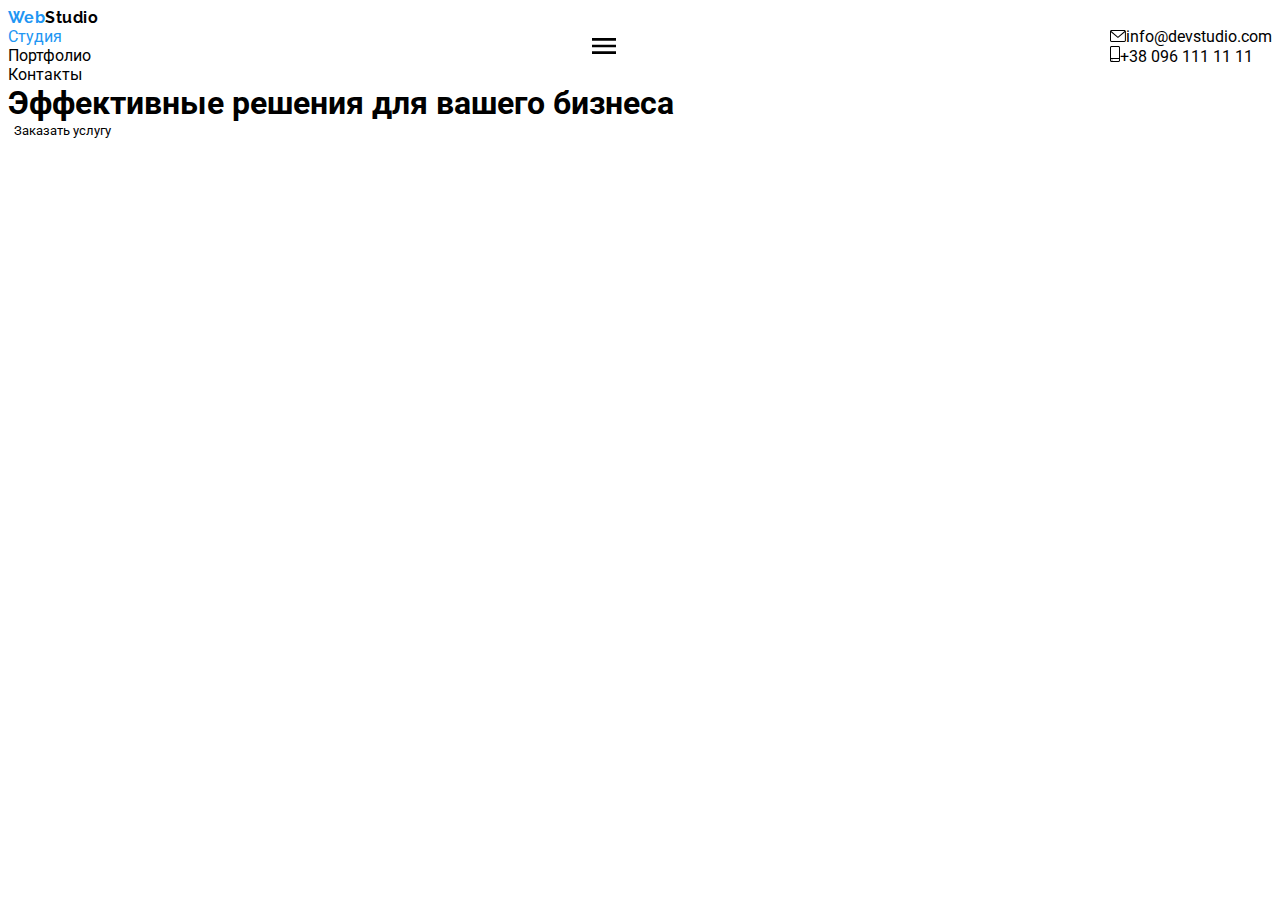
==== commit d585a307: "gjhj" ====
--- a/index.html
+++ b/index.html
@@ -38,7 +38,7 @@
                     </li>
                 </ul>
             </nav>
-            <button class="burger-btn" data-menu-open>
+            <button class="burger-btn" type="button" data-menu-open>
                 <svg class="burger-btn__icon">
                     <use href="./images/mobile/sprite_mobile.svg#hamburger"></use>
                 </svg>
@@ -54,8 +54,15 @@
                         </svg>+38 096 111 11 11</a>
                 </li>
             </ul>
-
-        </div>
+            <div class="mobile-menu" data-menu>
+                <div class="container mobile-menu__container">
+                    <button class="close-btn mobile-menu__close-btn" data-menu-close>
+                        <svg class="close-btn__icon">
+                            <use href="./images/sprite.svg#close-icon"></use>
+                        </svg>
+                    </button>
+
+                </div>
     </header>
     <main>
         <!-- HERO -->
--- a/css/main.min.css
+++ b/css/main.min.css
@@ -1,2 +1,2 @@
-:root{--main-font:"Roboto", sans-serif;--secondary-font:"Raleway", sans-serif;--text-color:#000;--main-color: #212121;--secondary-color: #ffffff;--accent-color: #2196f3;--p-text-color: #757575;--hero-footer-color: #2f303a;--our-team-color: #f5f4fa;--footer-link-color: rgba(255, 255, 255, 0.6);--border-color: #ececec;--description-color: #a8a8a8;--label-background-color: rgba(33, 150, 243, 0.9);--button-focus-color: #188ce8;--animation: 250ms cubic-bezier(0.4, 0, 0.2, 1)}.visualy-hidden{position:absolute;clip:rect(0 0 0 0);width:1px;height:1px;margin:-1px}html{box-sizing:border-box}*,*::after,*::before{box-sizing:inherit}h1,h2,h3,h4,h5,h6,p{margin-top:0;margin-bottom:0}ul,ol{margin-top:0;margin-bottom:0;padding-left:0}.list{list-style:none}.link{text-decoration:none;color:inherit}img{display:block;max-width:100%;height:auto}address{font-style:normal}text{color:var(--main-color)}body{font-family:var(--main-font)}.section{padding-top:94px;padding-bottom:94px}.section-title{margin-bottom:50px;font-weight:700;font-size:36px;line-height:1.16;text-align:center;letter-spacing:0.03em}.btn{display:block;font-family:inherit;border:none;background-color:transparent;cursor:pointer;color:inherit}.logo{font-family:var(--secondary-font);font-weight:700;line-height:1.19;letter-spacing:0.03em;color:var(--text-color)}.logo-blue{color:var(--accent-color)}.backdrop{position:fixed;top:0;left:0;width:100vw;height:100vh;background-color:rgba(0,0,0,0.2);transition:opacity var(--animation),visibility var(--animation)}.is-hidden{opacity:0;visibility:hidden;pointer-events:none}.modal{position:absolute;top:50%;left:50%;transform:translate(-50%, -50%);width:528px;height:580px;background:var(--secondary-color);box-shadow:0px 1px 3px rgba(0,0,0,0.12),0px 1px 1px rgba(0,0,0,0.14),0px 2px 1px rgba(0,0,0,0.2);border-radius:4px;padding:40px}.close-btn{position:absolute;top:8px;right:8px;width:30px;height:30px;border-radius:50%;padding:0;background-color:transparent;border:1px solid rgba(0,0,0,0.1);cursor:pointer}.icon-close{display:block;margin:0 auto}.icon-close:hover,.icon-close:focus{fill:var(--accent-color)}.modal-form{display:flex;flex-direction:column}.modal-form-head{font-weight:700;font-size:20px;line-height:1.15;text-align:center;letter-spacing:0.03em;margin-bottom:16px;color:var(--main-color)}.modal-form-field{font-size:12px;line-height:1.16;letter-spacing:0.01em;margin-bottom:12px;display:block;color:var(--p-text-color)}.modal-form-input-wrapper{position:relative;display:block}.modal-label{display:block;margin-top:4px;margin-bottom:4px}.modal-form-input{width:100%;height:40px;border:1px solid rgba(33,33,33,0.2);border-radius:4px;padding-left:42px;cursor:pointer;transition:border-color var(--animation)}.modal-form-input:hover,.modal-form-input:focus{outline:none;border-color:var(--accent-color)}.modal-form-icon{position:absolute;left:12px;top:50%;transform:translateY(-50%);display:block;cursor:pointer;transition:var(--animation)}.modal-form-input:hover+.modal-form-icon,.modal-form-input:focus+.modal-form-icon{fill:var(--accent-color)}.modal-form-message{width:100%;height:120px;margin-top:4px;border:1px solid rgba(33,33,33,0.2);border-radius:4px;padding:12px 16px;resize:none;cursor:pointer;transition:border-color var(--animation)}.modal-form-message:hover,.modal-form-message:focus{outline:none;border-color:var(--accent-color)}.modal-form-message::placeholder{line-height:1.14;letter-spacing:0.01em;color:rgba(117,117,117,0.5)}.modal-checkbox:checked+.modal-checkbox-label::before{background-image:url(../imiges/svg/icon-check.svg);border:none}.modal-checkbox:focus+.modal-checkbox-label::before{outline:1px solid var(--accent-color)}.modal-checkbox{border:2px solid var(--p-text-color)}.modal-checkbox-label{font-family:Roboto;font-weight:400;line-height:1.71;letter-spacing:0.03em;font-size:14px;color:var(--p-text-color);display:flex;align-items:center;justify-content:center;margin-bottom:20px;background-position:center;background-size:cover;background-repeat:no-repeat}.modal-checkbox-label::before{display:block;content:'';width:15px;height:14px;border:1px solid var(--p-text-color);cursor:pointer;border-radius:2px;margin-right:7px}.modal-label-link{line-height:1.71;letter-spacing:0.03em;text-decoration-line:underline;color:var(--accent-color)}.modal-form-btn{background:var(--accent-color);box-shadow:0px 4px 4px rgba(0,0,0,0.15);border-radius:4px;font-family:Roboto;border:none;font-weight:700;font-size:16px;line-height:1.87;letter-spacing:0.06em;color:var(--secondary-color);margin:0 auto;padding:10px 55px;cursor:pointer;transition:box-shadow var(--animation),background var(--animation)}.modal-form-btn:hover,.modal-form-btn:focus{background:var(--button-focus-color)}@media screen and (max-width: 767px){.menu,.contacts-link{display:none}}.header{width:480px;margin-top:16px;margin-bottom:16px;margin-left:15px}.burger-btn{background-color:transparent;border:none;padding:0;line-height:0}.burger-btn__icon{width:40px;height:40px;fill:#ffffff}.mobile-menu{position:fixed;z-index:100;left:0;top:0;width:100vw;height:100vh;background-color:wheat;opacity:0;visibility:hidden;pointer-events:none;transition:opacity 500ms linear, visibility 500ms linear}.mobile-menu.is-open{opacity:1;visibility:visible;pointer-events:auto}.close-btn{width:40px;height:40px;background-color:transparent;border:none;padding:0;line-height:0}.close-btn__icon{width:40px;height:40px}.mobile-menu__close-btn{position:absolute;top:10px;right:15px}.icon-description{display:flex;align-items:center;justify-content:center;margin-bottom:30px;background-color:var(--our-team-color);height:120px}.about-title{display:flex}.about:not(:first-child){margin-left:30px}.content{display:block;flex-basis:calc((100% - 3 * 30px)/4)}.about-main{text-transform:uppercase;margin-bottom:10px;font-weight:700;font-size:14px;line-height:1.14;letter-spacing:0.03em}.about-main-text{font-weight:400;font-size:14px;line-height:1.71;letter-spacing:0.03em;color:var(--p-text-color)}.section-work{padding-bottom:94px}.working-moments{font-weight:700;font-size:36px;line-height:1.16;text-align:center;letter-spacing:0.03em}.working-title-list{display:flex;flex-basis:calc((100% -2*30px)/3);position:relative}.working-title-list:not(:first-child){margin-left:30px}.label{position:absolute;display:flex;align-items:center;justify-content:center;font-weight:700;line-height:1.14;letter-spacing:0.03em;text-transform:uppercase;background-color:rgba(47,48,58,0.8);color:var(--secondary-color);height:70px;width:100%;bottom:0}.team-list{display:flex}.team{font-weight:700;font-size:36px;line-height:1.16;text-align:center;letter-spacing:0.03em}.team-color{background-color:var(--our-team-color)}.team-list{display:flex;flex-wrap:wrap;flex-basis:calc((100% - 3*30px) / 4);margin-top:-30px;margin-left:-30px}.team-item{padding:30px;background-color:var(--secondary-color);text-align:center}.iteam-list{margin-top:30px;margin-left:30px;box-shadow:0px 1px 3px rgba(0,0,0,0.12),0px 1px 1px rgba(0,0,0,0.14),0px 2px 1px rgba(0,0,0,0.2);border-radius:0px 0px 4px 4px}.team-name{font-weight:500;font-size:16px;line-height:1.19;letter-spacing:0.03em;margin-bottom:10px}.time-position{margin-top:10px;font-size:16px;line-height:1.19;letter-spacing:0.03em;color:var(--p-text-color)}.social-list{display:flex;justify-content:space-between;margin-top:16px}.social-list-icon{width:20px;height:20px}.social-list-link{display:flex;justify-content:center;align-items:center;width:44px;height:44px;border-radius:50%;fill:currentColor;color:var(--description-color);transition:background-color var(--animation),fill var(--animation)}.social-list-link:hover,.social-list-link:focus{fill:var(--secondary-color);background-color:var(--accent-color)}.clients-list-item{margin-top:30px;margin-left:30px}.clients-list{display:flex;flex-wrap:wrap;flex-basis:calc((100% - 6*30px) / 6);margin-top:-30px;margin-left:-30px}.clients-link{display:flex;justify-content:center;align-items:center;width:170px;height:92px;fill:currentColor;color:var(--description-color);border:1px solid #afb1b8;border-radius:4px;transition:fill var(--animation),border-color var(--animation)}.clients-link:hover,.clients-link:focus{fill:var(--accent-color);border-color:var(--accent-color)}.footer{background-color:var(--hero-footer-color);padding-top:60px;padding-bottom:60px}.footer-section{display:flex;align-items:baseline}.footer-nav{margin-left:50px;margin:auto;font-style:inherit}.logo-foot{font-family:var(--secondary-font);font-weight:700;font-size:26px;line-height:1.19;letter-spacing:0.03em;color:var(--secondary-color)}.footer-list{margin-top:20px}.footer-item:not(:first-child){margin-top:9px}.contacts,.addres{font-style:normal;font-weight:400;font-size:14px;line-height:1.71;letter-spacing:0.03em;transition:color var(--animation)}.addres{color:var(--secondary-color)}.contacts{color:var(--footer-link-color)}.addres:hover,.addres:focus{color:var(--secondary-color)}.contacts:hover,.contacts:focus{color:var(--secondary-color)}.footer-content{margin-left:70px}.footer-text{font-weight:700;font-size:14px;line-height:1.14;letter-spacing:0.03em;text-transform:uppercase;color:var(--secondary-color);text-shadow:#000000 1px 1px 0, #000000 -1px -1px 0, #000000 -1px 1px 0, #000000 1px -1px 0;text-shadow:0px 4px 4px rgba(0,0,0,0.25)}.social-list-footer{display:flex;width:206px;justify-content:space-between;margin-top:20px}.social-list-link-footer{display:flex;justify-content:center;align-items:center;width:44px;height:44px;border-radius:50%;background-color:rgba(255,255,255,0.1);fill:var(--secondary-color);color:var(--contrast-color);transition:background-color var(--animation)}.social-list-link-footer:hover,.social-list-link-footer:focus{fill:var(--secondary-color);background-color:var(--accent-color)}.footer-form{margin-left:auto}.footer-form-label{display:flex;align-items:center;margin-top:20px}.footer-input{background-color:inherit;border:1px solid rgba(255,255,255,0.3);box-shadow:0px 4px 4px rgba(0,0,0,0.15);border-radius:4px;width:358px;height:50px;padding-left:16px;font-size:16px;line-height:1.25;letter-spacing:0.03em;color:var(--secondary-color);display:flex;align-items:center}.footer-button{display:inline-flex;align-items:center;background:var(--accent-color);padding:10px 29px;box-shadow:0px 4px 4px rgba(0,0,0,0.15);border-radius:4px;font-weight:700;font-size:16px;line-height:1.87;letter-spacing:0.06em;color:var(--secondary-color);cursor:pointer;margin-left:12px;border:none;transition:box-shadow var(--animation),background var(--animation)}.footer-button:focus,.footer-button:hover{box-shadow:0px 4px 4px rgba(0,0,0,0.15);background:var(--button-focus-color)}.footer-icon{fill:var(--secondary-color);margin-left:10px}.menu-button{display:flex;justify-content:center;margin-bottom:50px}.btn-list:not(:first-child){margin-left:8px}.menu-link.current{color:var(--accent-color)}.menu-btn{font-family:var(--main-font);padding:6px 22px;font-weight:500;font-size:16px;line-height:1.62;letter-spacing:0.03em;background:var(--our-team-color);border-radius:4px;transition:background var(--animation),box-shadow var(--animation),color var(--animation)}.menu-btn:hover,.menu-btn:focus{background-color:var(--accent-color);box-shadow:0px 3px 1px rgba(0,0,0,0.1),0px 1px 2px rgba(0,0,0,0.08),0px 2px 2px rgba(0,0,0,0.12);color:var(--secondary-color)}.btn-list.current{background:var(--accent-color);color:var(--secondary-color)}.menu-portfolio{display:flex;flex-wrap:wrap;margin-left:-30px;margin-top:-30px}.portfolio-list{margin-left:30px;margin-top:30px;flex-basis:calc((100% - 90px) / 3)}.portfolio-list-link{display:block;transition:background var(--animation),box-shadow var(--animation)}.portfolio-list-link:hover,.portfolio-list-link:focus{background:var(--contrast-color);box-sizing:border-box;box-shadow:0px 1px 1px rgba(0,0,0,0.12),0px 4px 4px rgba(0,0,0,0.06),1px 4px 6px rgba(0,0,0,0.16)}.portfolio-wrapper{position:relative;overflow:hidden}.label-portfolio-text{font-size:18px;line-height:1.56;background-color:var(--label-background-color);letter-spacing:0.03em;color:#ffffff;position:absolute;top:0;left:0;width:100%;height:100%;overflow:hidden;transform:translateY(101%);transition:transform var(--animation);padding:63px 24px}.portfolio-list-link:hover .label-portfolio-text,.portfolio-list-link:focus .label-portfolio-text{transform:translateY(0%)}.menu-item{padding:20px 24px;border-left:1px solid var(--border-color);border-right:1px solid var(--border-color);border-bottom:1px solid var(--border-color)}.production{margin-bottom:4px;font-weight:700;font-size:18px;line-height:2;letter-spacing:0.06em;color:var(--main-color)}.production-zone{font-size:16px;line-height:1.88;letter-spacing:0.03em;color:var(--p-text-color)}
+:root{--main-font:"Roboto", sans-serif;--secondary-font:"Raleway", sans-serif;--text-color:#000;--main-color: #212121;--secondary-color: #ffffff;--accent-color: #2196f3;--p-text-color: #757575;--hero-footer-color: #2f303a;--our-team-color: #f5f4fa;--footer-link-color: rgba(255, 255, 255, 0.6);--border-color: #ececec;--description-color: #a8a8a8;--label-background-color: rgba(33, 150, 243, 0.9);--button-focus-color: #188ce8;--animation: 250ms cubic-bezier(0.4, 0, 0.2, 1)}.visualy-hidden{position:absolute;clip:rect(0 0 0 0);width:1px;height:1px;margin:-1px}html{box-sizing:border-box}*,*::after,*::before{box-sizing:inherit}h1,h2,h3,h4,h5,h6,p{margin-top:0;margin-bottom:0}ul,ol{margin-top:0;margin-bottom:0;padding-left:0}.list{list-style:none}.link{text-decoration:none;color:inherit}img{display:block;max-width:100%;height:auto}address{font-style:normal}text{color:var(--main-color)}body{font-family:var(--main-font)}.section{padding-top:94px;padding-bottom:94px}@media screen and (min-width: 100v){.conteiner{padding:10px 15px}}.section-title{margin-bottom:50px;font-weight:700;font-size:36px;line-height:1.16;text-align:center;letter-spacing:0.03em}.btn{display:block;font-family:inherit;border:none;background-color:transparent;cursor:pointer;color:inherit}.logo{font-family:var(--secondary-font);font-weight:700;line-height:1.19;letter-spacing:0.03em;color:var(--text-color)}.logo-blue{color:var(--accent-color)}.backdrop{position:fixed;top:0;left:0;width:100vw;height:100vh;background-color:rgba(0,0,0,0.2);transition:opacity var(--animation),visibility var(--animation)}.is-hidden{opacity:0;visibility:hidden;pointer-events:none}.modal{position:absolute;top:50%;left:50%;transform:translate(-50%, -50%);width:528px;height:580px;background:var(--secondary-color);box-shadow:0px 1px 3px rgba(0,0,0,0.12),0px 1px 1px rgba(0,0,0,0.14),0px 2px 1px rgba(0,0,0,0.2);border-radius:4px;padding:40px}.close-btn{position:absolute;top:8px;right:8px;width:30px;height:30px;border-radius:50%;padding:0;background-color:transparent;border:1px solid rgba(0,0,0,0.1);cursor:pointer}.icon-close{display:block;margin:0 auto}.icon-close:hover,.icon-close:focus{fill:var(--accent-color)}.modal-form{display:flex;flex-direction:column}.modal-form-head{font-weight:700;font-size:20px;line-height:1.15;text-align:center;letter-spacing:0.03em;margin-bottom:16px;color:var(--main-color)}.modal-form-field{font-size:12px;line-height:1.16;letter-spacing:0.01em;margin-bottom:12px;display:block;color:var(--p-text-color)}.modal-form-input-wrapper{position:relative;display:block}.modal-label{display:block;margin-top:4px;margin-bottom:4px}.modal-form-input{width:100%;height:40px;border:1px solid rgba(33,33,33,0.2);border-radius:4px;padding-left:42px;cursor:pointer;transition:border-color var(--animation)}.modal-form-input:hover,.modal-form-input:focus{outline:none;border-color:var(--accent-color)}.modal-form-icon{position:absolute;left:12px;top:50%;transform:translateY(-50%);display:block;cursor:pointer;transition:var(--animation)}.modal-form-input:hover+.modal-form-icon,.modal-form-input:focus+.modal-form-icon{fill:var(--accent-color)}.modal-form-message{width:100%;height:120px;margin-top:4px;border:1px solid rgba(33,33,33,0.2);border-radius:4px;padding:12px 16px;resize:none;cursor:pointer;transition:border-color var(--animation)}.modal-form-message:hover,.modal-form-message:focus{outline:none;border-color:var(--accent-color)}.modal-form-message::placeholder{line-height:1.14;letter-spacing:0.01em;color:rgba(117,117,117,0.5)}.modal-checkbox:checked+.modal-checkbox-label::before{background-image:url(../imiges/svg/icon-check.svg);border:none}.modal-checkbox:focus+.modal-checkbox-label::before{outline:1px solid var(--accent-color)}.modal-checkbox{border:2px solid var(--p-text-color)}.modal-checkbox-label{font-family:Roboto;font-weight:400;line-height:1.71;letter-spacing:0.03em;font-size:14px;color:var(--p-text-color);display:flex;align-items:center;justify-content:center;margin-bottom:20px;background-position:center;background-size:cover;background-repeat:no-repeat}.modal-checkbox-label::before{display:block;content:'';width:15px;height:14px;border:1px solid var(--p-text-color);cursor:pointer;border-radius:2px;margin-right:7px}.modal-label-link{line-height:1.71;letter-spacing:0.03em;text-decoration-line:underline;color:var(--accent-color)}.modal-form-btn{background:var(--accent-color);box-shadow:0px 4px 4px rgba(0,0,0,0.15);border-radius:4px;font-family:Roboto;border:none;font-weight:700;font-size:16px;line-height:1.87;letter-spacing:0.06em;color:var(--secondary-color);margin:0 auto;padding:10px 55px;cursor:pointer;transition:box-shadow var(--animation),background var(--animation)}.modal-form-btn:hover,.modal-form-btn:focus{background:var(--button-focus-color)}@media screen and (max-width: 767px){.menu,.contacts-link{display:none}}.burger-btn{background-color:transparent;border:none;padding:0;line-height:0}.burger-btn__icon{width:40px;height:40px;fill:var --main-color}.header-conteiner{display:flex;justify-content:space-between;align-items:center}@media screen and (min-width: 100v){.logo{width:480px;background-color:var --secondary-color}}.mobile-menu{position:fixed;z-index:100;left:0;top:0;width:100vw;height:100vh;background-color:wheat;opacity:0;visibility:hidden;pointer-events:none;transition:opacity 500ms linear, visibility 500ms linear}.close-btn{width:40px;height:40px;background-color:transparent;border:none;padding:0;line-height:0}.close-btn__icon{width:40px;height:40px}.mobile-menu__close-btn{position:absolute;top:10px;right:15px}.icon-description{display:flex;align-items:center;justify-content:center;margin-bottom:30px;background-color:var(--our-team-color);height:120px}.about-title{display:flex}.about:not(:first-child){margin-left:30px}.content{display:block;flex-basis:calc((100% - 3 * 30px)/4)}.about-main{text-transform:uppercase;margin-bottom:10px;font-weight:700;font-size:14px;line-height:1.14;letter-spacing:0.03em}.about-main-text{font-weight:400;font-size:14px;line-height:1.71;letter-spacing:0.03em;color:var(--p-text-color)}.section-work{padding-bottom:94px}.working-moments{font-weight:700;font-size:36px;line-height:1.16;text-align:center;letter-spacing:0.03em}.working-title-list{display:flex;flex-basis:calc((100% -2*30px)/3);position:relative}.working-title-list:not(:first-child){margin-left:30px}.label{position:absolute;display:flex;align-items:center;justify-content:center;font-weight:700;line-height:1.14;letter-spacing:0.03em;text-transform:uppercase;background-color:rgba(47,48,58,0.8);color:var(--secondary-color);height:70px;width:100%;bottom:0}.team-list{display:flex}.team{font-weight:700;font-size:36px;line-height:1.16;text-align:center;letter-spacing:0.03em}.team-color{background-color:var(--our-team-color)}.team-list{display:flex;flex-wrap:wrap;flex-basis:calc((100% - 3*30px) / 4);margin-top:-30px;margin-left:-30px}.team-item{padding:30px;background-color:var(--secondary-color);text-align:center}.iteam-list{margin-top:30px;margin-left:30px;box-shadow:0px 1px 3px rgba(0,0,0,0.12),0px 1px 1px rgba(0,0,0,0.14),0px 2px 1px rgba(0,0,0,0.2);border-radius:0px 0px 4px 4px}.team-name{font-weight:500;font-size:16px;line-height:1.19;letter-spacing:0.03em;margin-bottom:10px}.time-position{margin-top:10px;font-size:16px;line-height:1.19;letter-spacing:0.03em;color:var(--p-text-color)}.social-list{display:flex;justify-content:space-between;margin-top:16px}.social-list-icon{width:20px;height:20px}.social-list-link{display:flex;justify-content:center;align-items:center;width:44px;height:44px;border-radius:50%;fill:currentColor;color:var(--description-color);transition:background-color var(--animation),fill var(--animation)}.social-list-link:hover,.social-list-link:focus{fill:var(--secondary-color);background-color:var(--accent-color)}.clients-list-item{margin-top:30px;margin-left:30px}.clients-list{display:flex;flex-wrap:wrap;flex-basis:calc((100% - 6*30px) / 6);margin-top:-30px;margin-left:-30px}.clients-link{display:flex;justify-content:center;align-items:center;width:170px;height:92px;fill:currentColor;color:var(--description-color);border:1px solid #afb1b8;border-radius:4px;transition:fill var(--animation),border-color var(--animation)}.clients-link:hover,.clients-link:focus{fill:var(--accent-color);border-color:var(--accent-color)}.footer{background-color:var(--hero-footer-color);padding-top:60px;padding-bottom:60px}.footer-section{display:flex;align-items:baseline}.footer-nav{margin-left:50px;margin:auto;font-style:inherit}.logo-foot{font-family:var(--secondary-font);font-weight:700;font-size:26px;line-height:1.19;letter-spacing:0.03em;color:var(--secondary-color)}.footer-list{margin-top:20px}.footer-item:not(:first-child){margin-top:9px}.contacts,.addres{font-style:normal;font-weight:400;font-size:14px;line-height:1.71;letter-spacing:0.03em;transition:color var(--animation)}.addres{color:var(--secondary-color)}.contacts{color:var(--footer-link-color)}.addres:hover,.addres:focus{color:var(--secondary-color)}.contacts:hover,.contacts:focus{color:var(--secondary-color)}.footer-content{margin-left:70px}.footer-text{font-weight:700;font-size:14px;line-height:1.14;letter-spacing:0.03em;text-transform:uppercase;color:var(--secondary-color);text-shadow:#000000 1px 1px 0, #000000 -1px -1px 0, #000000 -1px 1px 0, #000000 1px -1px 0;text-shadow:0px 4px 4px rgba(0,0,0,0.25)}.social-list-footer{display:flex;width:206px;justify-content:space-between;margin-top:20px}.social-list-link-footer{display:flex;justify-content:center;align-items:center;width:44px;height:44px;border-radius:50%;background-color:rgba(255,255,255,0.1);fill:var(--secondary-color);color:var(--contrast-color);transition:background-color var(--animation)}.social-list-link-footer:hover,.social-list-link-footer:focus{fill:var(--secondary-color);background-color:var(--accent-color)}.footer-form{margin-left:auto}.footer-form-label{display:flex;align-items:center;margin-top:20px}.footer-input{background-color:inherit;border:1px solid rgba(255,255,255,0.3);box-shadow:0px 4px 4px rgba(0,0,0,0.15);border-radius:4px;width:358px;height:50px;padding-left:16px;font-size:16px;line-height:1.25;letter-spacing:0.03em;color:var(--secondary-color);display:flex;align-items:center}.footer-button{display:inline-flex;align-items:center;background:var(--accent-color);padding:10px 29px;box-shadow:0px 4px 4px rgba(0,0,0,0.15);border-radius:4px;font-weight:700;font-size:16px;line-height:1.87;letter-spacing:0.06em;color:var(--secondary-color);cursor:pointer;margin-left:12px;border:none;transition:box-shadow var(--animation),background var(--animation)}.footer-button:focus,.footer-button:hover{box-shadow:0px 4px 4px rgba(0,0,0,0.15);background:var(--button-focus-color)}.footer-icon{fill:var(--secondary-color);margin-left:10px}.menu-button{display:flex;justify-content:center;margin-bottom:50px}.btn-list:not(:first-child){margin-left:8px}.menu-link.current{color:var(--accent-color)}.menu-btn{font-family:var(--main-font);padding:6px 22px;font-weight:500;font-size:16px;line-height:1.62;letter-spacing:0.03em;background:var(--our-team-color);border-radius:4px;transition:background var(--animation),box-shadow var(--animation),color var(--animation)}.menu-btn:hover,.menu-btn:focus{background-color:var(--accent-color);box-shadow:0px 3px 1px rgba(0,0,0,0.1),0px 1px 2px rgba(0,0,0,0.08),0px 2px 2px rgba(0,0,0,0.12);color:var(--secondary-color)}.btn-list.current{background:var(--accent-color);color:var(--secondary-color)}.menu-portfolio{display:flex;flex-wrap:wrap;margin-left:-30px;margin-top:-30px}.portfolio-list{margin-left:30px;margin-top:30px;flex-basis:calc((100% - 90px) / 3)}.portfolio-list-link{display:block;transition:background var(--animation),box-shadow var(--animation)}.portfolio-list-link:hover,.portfolio-list-link:focus{background:var(--contrast-color);box-sizing:border-box;box-shadow:0px 1px 1px rgba(0,0,0,0.12),0px 4px 4px rgba(0,0,0,0.06),1px 4px 6px rgba(0,0,0,0.16)}.portfolio-wrapper{position:relative;overflow:hidden}.label-portfolio-text{font-size:18px;line-height:1.56;background-color:var(--label-background-color);letter-spacing:0.03em;color:#ffffff;position:absolute;top:0;left:0;width:100%;height:100%;overflow:hidden;transform:translateY(101%);transition:transform var(--animation);padding:63px 24px}.portfolio-list-link:hover .label-portfolio-text,.portfolio-list-link:focus .label-portfolio-text{transform:translateY(0%)}.menu-item{padding:20px 24px;border-left:1px solid var(--border-color);border-right:1px solid var(--border-color);border-bottom:1px solid var(--border-color)}.production{margin-bottom:4px;font-weight:700;font-size:18px;line-height:2;letter-spacing:0.06em;color:var(--main-color)}.production-zone{font-size:16px;line-height:1.88;letter-spacing:0.03em;color:var(--p-text-color)}
 /*# sourceMappingURL=main.min.css.map */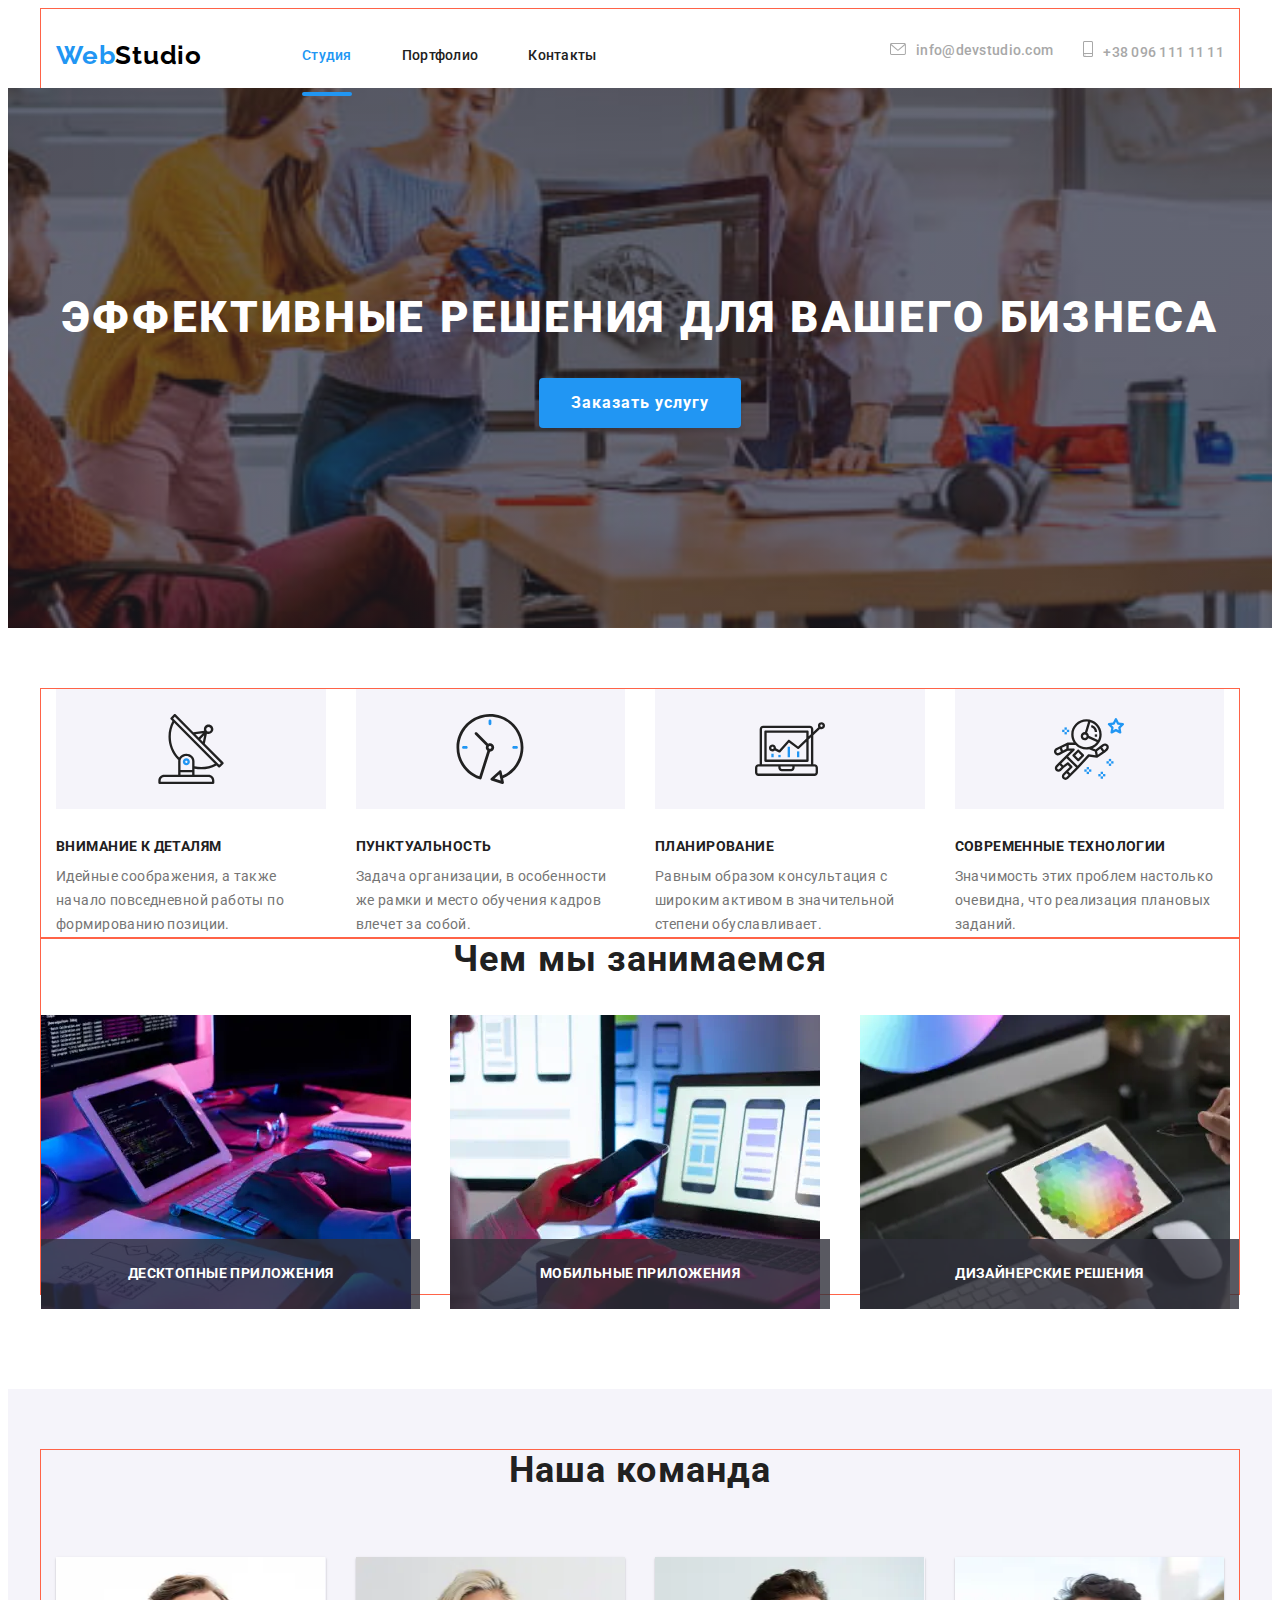
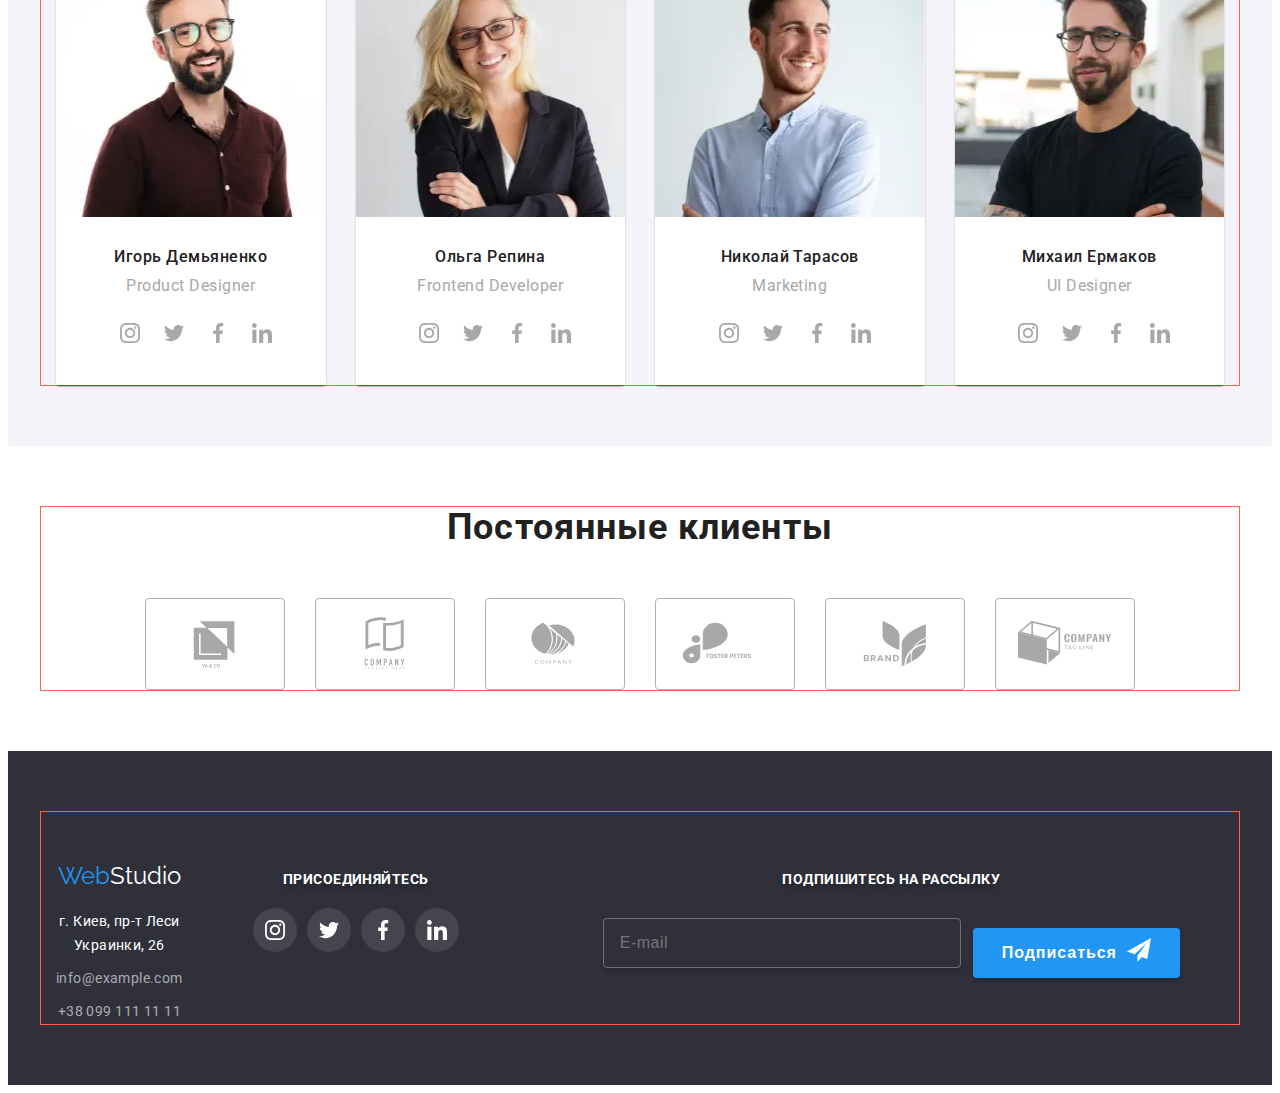
==== commit ac381938: "дз8" ====
--- a/index.html
+++ b/index.html
@@ -19,13 +19,12 @@
 
 <!-- BODY-->
 
-<body>
-
+<body style="overflow-x: hidden;">
     <!-- HEADER -->
     <header class="header">
-        <div class="conteiner header-conteiner">
+        <div class="container header-container">
             <nav class="navigation">
-                <a class="logo link" lang="en" href=""><span class="link logo-blue">Web</span>Studio</a>
+                <a class="logo logo-head link" lang="en" href=""><span class="link logo-blue">Web</span>Studio</a>
                 <ul class="menu list">
                     <li class="nav-item">
                         <a class="link menu-link current" href="">Студия</a>
@@ -38,50 +37,78 @@
                     </li>
                 </ul>
             </nav>
-            <button class="burger-btn" type="button" data-menu-open>
-                <svg class="burger-btn__icon">
-                    <use href="./images/mobile/sprite_mobile.svg#hamburger"></use>
-                </svg>
-            </button>
             <ul class="contacts-link list">
-                <li class="header-contacts"><a class="mail-link link" href="mailto:info@devstudio.com"><svg
-                            class="icon-contacts" width="16" height="12">
+                <li class="header-contacts"><a class="mail-link link" href="mailto:info@devstudio.com">
+                        <svg class="icon-contacts" width="16" height="12">
                             <use href="./imiges/svg/sprite.svg#icon-envelope"></use>
                         </svg>info@devstudio.com</a></li>
-                <li class="header-contacts"><a class="tel-link link" href="tel:+380961111111"><svg class="icon-contacts"
-                            width="10" height="16">
+                <li class="header-contacts"><a class="tel-link link" href="tel:+380961111111">
+                        <svg class="icon-contacts" width="10" height="16">
                             <use href="./imiges/svg/sprite.svg#icon-smartphone"></use>
                         </svg>+38 096 111 11 11</a>
                 </li>
             </ul>
-            <div class="mobile-menu" data-menu>
-                <div class="container mobile-menu__container">
-                    <button class="close-btn mobile-menu__close-btn" data-menu-close>
-                        <svg class="close-btn__icon">
-                            <use href="./images/sprite.svg#close-icon"></use>
-                        </svg>
-                    </button>
-
+            <button class="burger-btn" type="button" data-menu-open>
+                <svg class="burger-btn-icon">
+                    <use href="./images/mobile/sprite_mobile.svg#hamburger"></use>
+                </svg>
+            </button>
+        </div>
+        <!--MOBILE MENU-->
+        <div class="mobile-menu" data-menu>
+            <div class="container mobile-container">
+                <button type="button" class="closed-btn mobile-menu-close" data-menu-close>
+                    <svg class="mobile-close-icon">
+                        <use href="./images/mobile/sprite_mobile.svg#hamburger-close"></use>
+                    </svg>
+                </button>
+                <ul class="mobile-navigation">
+                    <li class="mobile-item">
+                        <a class="mobile-link" href="./index.html">Студия</a>
+                    </li>
+                    <li class="mobile-item">
+                        <a class="mobile-link" href="./portfolio.html">Портфолио</a>
+                    </li>
+                    <li class="mobile-item">
+                        <a class="mobile-link" href="">Контакты</a>
+                    </li>
+                </ul>
+                <div class="monile-menu-contacts">
+                    <ul class="contacts">
+                        <li class="mobile-contacts-item">
+                            <a class="mobile-contacts-link" href="mailto:info@devstudio.com"> info@devstudio.com</a>
+                        </li>
+                        <li class="mobile-contacts-item">
+                            <a class="mobile-mail-link" href="tel:+380961111111"> +38 096 111 11 11</a>
+                        </li>
+                    </ul>
+                    <ul class="mobile-socials">
+                        <li class="mobile-socials-item"><a class="mobile-socials-link" href="">Instagram</a></li>
+                        <li class="mobile-socials-item"><a class="mobile-socials-link" href="">Twitter</a></li>
+                        <li class="mobile-socials-item"><a class="mobile-socials-link" href="">Facebook</a></li>
+                        <li class="mobile-socials-item"><a class="mobile-socials-link" href="">LinkedIn</a></li>
+                    </ul>
                 </div>
+            </div>
+        </div>
     </header>
     <main>
         <!-- HERO -->
         <section class="hero">
-            <div class="conteiner">
+            <div class="conteiner hero-container">
                 <h1 class="hero-title">Эффективные решения для вашего бизнеса</h1>
                 <button class="btn modal-btn" type="button" data-modal-open>Заказать услугу</button>
             </div>
         </section>
-        <!-- ABOUT
-        <section class="section">
-            <div class="conteiner">
-                <h2 class="visualy-hidden">переваги</h2>
+        <!-- ABOUT -->
+        <section class="about-section section">
+            <div class="container">
+                <h2 class="section-title visualy-hidden">переваги</h2>
                 <ul class="about-title list">
-
                     <li class="content about">
-                        <div class="icon-description">
+                        <div class="about-icon">
                             <svg class="" width="70" height="70">
-                                <use href="./imiges/svg/sprite.svg#icon-antenna"></use>
+                                <use href="./images/sprite.svg#icon-antenna"></use>
                             </svg>
                         </div>
                         <h3 class="about-main">
@@ -93,9 +120,9 @@
                     </li>
 
                     <li class="content about">
-                        <div class="icon-description">
+                        <div class="about-icon">
                             <svg width="70" height="70">
-                                <use href="./imiges/svg/sprite.svg#icon-clock"></use>
+                                <use href="./images/sprite.svg#icon-clock"></use>
                             </svg>
                         </div>
                         <h3 class="about-main">
@@ -106,9 +133,9 @@
                         </p>
                     </li>
                     <li class="content about">
-                        <div class="icon-description">
+                        <div class="about-icon">
                             <svg width="70" height="70">
-                                <use href="./imiges/svg/sprite.svg#icon-diagram"></use>
+                                <use href="./images/sprite.svg#icon-diagram"></use>
                             </svg>
                         </div>
                         <h3 class="about-main">
@@ -121,9 +148,9 @@
                     </li>
 
                     <li class="content about">
-                        <div class="icon-description">
+                        <div class="about-icon">
                             <svg width="70" height="70">
-                                <use href="./imiges/svg/sprite.svg#icon-astronaut"></use>
+                                <use href="./images/sprite.svg#icon-astronaut"></use>
                             </svg>
                         </div>
                         <h3 class="about-main">
@@ -137,33 +164,83 @@
                 </ul>
             </div>
         </section>
-
+        <!-- WORK -->
         <section class="section-work">
-            <div class="conteiner">
+            <div class="container">
                 <h2 class="working-moments section-title">Чем мы занимаемся</h2>
                 <ul class="working-title  about-title list">
-                    <li class="working-title-list">
-                        <img src="./imiges/about/picture1.jpg" alt=" Програміст набирає текст" width="370">
+                    <li class="working-list">
+                        <picture>
+                            <source media="(min-width: 1200px)" srcset="
+                                ./images/desktope/picture1.webp    1x,
+                                ./images/desktope/picture1@2x.webp 2x
+                                " type="image/webp" />
+                            <source media="(min-width: 1200px)" srcset="
+                                ./images/desktope/picture1.jpg    1x,
+                                ./images/desktope/picture1@2x.jpg 2x" />
+                            <img src="./images/desktope/picture1.jpg" alt=" Програміст набирає текст">
+                        </picture>
                         <p class="label">Десктопные приложения</p>
                     </li>
-                    <li class="working-title-list">
-                        <img src="./imiges/about/picture2.jpg" alt="Людина за компютером" width="370">
+                    <li class="working-list">
+                        <picture>
+                            <source media="(min-width: 1200px)" srcset="
+                                ./images/desktope/picture2.webp    1x,
+                                ./images/desktope/picture2@2x.webp 2x
+                                " type="image/webp" />
+                            <source media="(min-width: 1200px)" srcset="
+                                ./images/desktope/picture2.jpg    1x,
+                                ./images/desktope/picture2@2x.jpg 2x" />
+                            <img src="./images/desktope/picture2.jpg" alt="Людина за компютером">
+                        </picture>
                         <p class="label">Мобильные приложения</p>
                     </li>
-                    <li class="working-title-list">
-                        <img src=" ./imiges/about/picture3.jpg" alt="Людина з планшетом" width="370">
+                    <li class="working-list">
+                        <picture>
+                            <source media="(min-width: 1200px)" srcset="
+                                ./images/desktope/picture3.webp    1x,
+                                ./images/desktope/picture3@2x.webp 2x
+                                " type="image/webp" />
+                            <source media="(min-width: 1200px)" srcset="
+                                ./images/desktope/picture3.jpg    1x,
+                                ./images/desktope/picture3@2x.jpg 2x" />
+                            <img src=" ./images/desktope/picture3.jpg" alt="Людина з планшетом">
+                        </picture>
+
                         <p class="label">Дизайнерские решения</p>
                     </li>
                 </ul>
             </div>
-        </section> -->
+        </section>
         <!-- TEAM -->
-        <!-- <section class="section team-color">
-            <div class="team-our conteiner">
+        <section class="section team-color">
+            <div class="team-our container">
                 <h2 class="team section-title">Наша команда</h2>
                 <ul class="list team-list ">
-                    <li class="iteam-list">
-                        <img src="./imiges/about/team_card1.jpg" alt="Фотографія Ігоря" width="270">
+                    <li class="item-list">
+                        <picture>
+                            <source media="(min-width: 1200px)" srcset="
+                                ./images/desktope/team_desktope1.webp    1x,
+                                ./images/desktope/team_desktope1@2x.webp 2x
+                                " type="image/webp" />
+                            <source media="(min-width: 1200px)" srcset="
+                                ./images/desktope/team_desktope1.jpg    1x,
+                                ./images/desktope/team_desktope1.@2x.jpg 2x" />
+                            <source media="(min-width: 768px)" srcset="
+                                ./images/tablet/team_tablet1.webp    1x,
+                                ./images/tablet/team_tablet1@2x.webp 2x
+                                " type="image/webp" />
+                            <source media="(min-width: 768px)" srcset="
+                                ./images/tablet/team_tablet1.jpg    1x,
+                                ./images/tablet/team_tablet1@2x.jpg 2x" />
+                            <source media="(min-width:260px)" srcset="
+                                ./images/mobile/team_mobile1.webp    1x,
+                                ./images/mobile/team_mobile1@2x.webp 2x" type="image/webp" />
+                            <source media="(min-width:260px)" srcset="
+                                ./images/mobile/team_mobile1.jpg    1x,
+                                ./images/mobile/team_mobile1@2x.jpg 2x" />
+                            <img src="./images/desktope/team_desktope1.jpg" alt="Фотографія Ігоря">
+                        </picture>
                         <div class="team-item">
                             <h3 class="team-name">Игорь Демьяненко</h3>
                             <p class="time-position" lang="en">Product Designer</p>
@@ -171,36 +248,59 @@
                                 <li class="list social-list-item">
                                     <a href="" class="social-list-link">
                                         <svg class="social-list-icon">
-                                            <use href="./imiges/svg/sprite.svg#icon-instagram"></use>
-                                        </svg>
-                                    </a>
-                                </li>
-                                <li class="list social-list-item">
-                                    <a href="" class="social-list-link">
-                                        <svg class="social-list-icon">
-                                            <use href="./imiges/svg/sprite.svg#icon-twitter"></use>
-                                        </svg>
-                                    </a>
-                                </li>
-                                <li class="list social-list-item">
-                                    <a href="" class="social-list-link">
-                                        <svg class="social-list-icon">
-                                            <use href="./imiges/svg/sprite.svg#icon-facebook"></use>
-                                        </svg>
-                                    </a>
-                                </li>
-                                <li class="list social-list-item">
-                                    <a href="" class="social-list-link">
-                                        <svg class="social-list-icon">
-                                            <use href="./imiges/svg/sprite.svg#icon-linkedin"></use>
+                                            <use href="./images/sprite.svg#icon-instagram"></use>
+                                        </svg>
+                                    </a>
+                                </li>
+                                <li class="list social-list-item">
+                                    <a href="" class="social-list-link">
+                                        <svg class="social-list-icon">
+                                            <use href="./images/sprite.svg#icon-twitter"></use>
+                                        </svg>
+                                    </a>
+                                </li>
+                                <li class="list social-list-item">
+                                    <a href="" class="social-list-link">
+                                        <svg class="social-list-icon">
+                                            <use href="./images/sprite.svg#icon-facebook"></use>
+                                        </svg>
+                                    </a>
+                                </li>
+                                <li class="list social-list-item">
+                                    <a href="" class="social-list-link">
+                                        <svg class="social-list-icon">
+                                            <use href="./images/sprite.svg#icon-linkedin"></use>
                                         </svg>
                                     </a>
                                 </li>
                             </ul>
                         </div>
                     </li>
-                    <li class="iteam-list">
-                        <img src="./imiges/about/team_card2.jpg" alt="Фотографія Ольги" width="270">
+                    <li class="item-list">
+                        <picture>
+                            <source media="(min-width: 1200px)" srcset="
+                                ./images/desktope/team_desktope2.webp    1x,
+                                ./images/desktope/team_desktope2@2x.webp 2x
+                                " type="image/webp" />
+                            <source media="(min-width: 1200px)" srcset="
+                                ./images/desktope/team_desktope2.jpg    1x,
+                                ./images/desktope/team_desktope2.@2x.jpg 2x" />
+                            <source media="(min-width: 768px)" srcset="
+                                ./images/tablet/team_tablet2.webp    1x,
+                                ./images/tablet/team_tablet2@2x.webp 2x
+                                " type="image/webp" />
+                            <source media="(min-width: 768px)" srcset="
+                                ./images/tablet/team_tablet2.jpg    1x,
+                                ./images/tablet/team_tablet2@2x.jpg 2x" />
+                            <source media="(min-width:260px)" srcset="
+                                ./images/mobile/team_mobile2.webp    1x,
+                                ./images/mobile/team_mobile2@2x.webp 2x" type="image/webp" />
+                            <source media="(min-width:260px)" srcset="
+                                ./images/mobile/team_mobile2.jpg    1x,
+                                ./images/mobile/team_mobile2@2x.jpg 2x" />
+                            <img src="./images/desktope/team_desktope2.jpg" alt="Фотографія Ольги">
+                        </picture>
+
                         <div class="team-item">
                             <h3 class="team-name">Ольга Репина</h3>
                             <p class="time-position" lang="en">Frontend Developer</p>
@@ -208,36 +308,59 @@
                                 <li class="list social-list-item">
                                     <a href="" class="social-list-link">
                                         <svg class="social-list-icon">
-                                            <use href="./imiges/svg/sprite.svg#icon-instagram"></use>
-                                        </svg>
-                                    </a>
-                                </li>
-                                <li class="list social-list-item">
-                                    <a href="" class="social-list-link">
-                                        <svg class="social-list-icon">
-                                            <use href="./imiges/svg/sprite.svg#icon-twitter"></use>
-                                        </svg>
-                                    </a>
-                                </li>
-                                <li class="list social-list-item">
-                                    <a href="" class="social-list-link">
-                                        <svg class="social-list-icon">
-                                            <use href="./imiges/svg/sprite.svg#icon-facebook"></use>
-                                        </svg>
-                                    </a>
-                                </li>
-                                <li class="list social-list-item">
-                                    <a href="" class="social-list-link">
-                                        <svg class="social-list-icon">
-                                            <use href="./imiges/svg/sprite.svg#icon-linkedin"></use>
+                                            <use href="./images/sprite.svg#icon-instagram"></use>
+                                        </svg>
+                                    </a>
+                                </li>
+                                <li class="list social-list-item">
+                                    <a href="" class="social-list-link">
+                                        <svg class="social-list-icon">
+                                            <use href="./images/sprite.svg#icon-twitter"></use>
+                                        </svg>
+                                    </a>
+                                </li>
+                                <li class="list social-list-item">
+                                    <a href="" class="social-list-link">
+                                        <svg class="social-list-icon">
+                                            <use href="./images/sprite.svg#icon-facebook"></use>
+                                        </svg>
+                                    </a>
+                                </li>
+                                <li class="list social-list-item">
+                                    <a href="" class="social-list-link">
+                                        <svg class="social-list-icon">
+                                            <use href="./images/sprite.svg#icon-linkedin"></use>
                                         </svg>
                                     </a>
                                 </li>
                             </ul>
                         </div>
                     </li>
-                    <li class="iteam-list">
-                        <img src="./imiges/about/team_card3.jpg" alt="Фотографія Николая" width="270">
+                    <li class="item-list">
+                        <picture>
+                            <source media="(min-width: 1200px)" srcset="
+                                ./images/desktope/team_desktope3.webp    1x,
+                                ./images/desktope/team_desktope3@2x.webp 2x
+                                " type="image/webp" />
+                            <source media="(min-width: 1200px)" srcset="
+                                ./images/desktope/team_desktope3.jpg    1x,
+                                ./images/desktope/team_desktope3.@2x.jpg 2x" />
+                            <source media="(min-width: 768px)" srcset="
+                                ./images/tablet/team_tablet3.webp    1x,
+                                ./images/tablet/team_tablet3@2x.webp 2x
+                                " type="image/webp" />
+                            <source media="(min-width: 768px)" srcset="
+                                ./images/tablet/team_tablet3.jpg    1x,
+                                ./images/tablet/team_tablet3@2x.jpg 2x" />
+                            <source media="(min-width:260px)" srcset="
+                                ./images/mobile/team_mobile3.webp    1x,
+                                ./images/mobile/team_mobile3@2x.webp 2x" type="image/webp" />
+                            <source media="(min-width:260px)" srcset="
+                                ./images/mobile/team_mobile3.jpg    1x,
+                                ./images/mobile/team_mobile3@2x.jpg 2x" />
+                            <img src="./images/desktope/team_desktope3.jpg" alt="Фотографія Николая">
+                        </picture>
+
                         <div class="team-item">
                             <h3 class="team-name">Николай Тарасов</h3>
                             <p class="time-position" lang="en">Marketing</p>
@@ -245,36 +368,59 @@
                                 <li class="list social-list-item">
                                     <a href="" class="social-list-link">
                                         <svg class="social-list-icon">
-                                            <use href="./imiges/svg/sprite.svg#icon-instagram"></use>
-                                        </svg>
-                                    </a>
-                                </li>
-                                <li class="list social-list-item">
-                                    <a href="" class="social-list-link">
-                                        <svg class="social-list-icon">
-                                            <use href="./imiges/svg/sprite.svg#icon-twitter"></use>
-                                        </svg>
-                                    </a>
-                                </li>
-                                <li class="list social-list-item">
-                                    <a href="" class="social-list-link">
-                                        <svg class="social-list-icon">
-                                            <use href="./imiges/svg/sprite.svg#icon-facebook"></use>
-                                        </svg>
-                                    </a>
-                                </li>
-                                <li class="list social-list-item">
-                                    <a href="" class="social-list-link">
-                                        <svg class="social-list-icon">
-                                            <use href="./imiges/svg/sprite.svg#icon-linkedin"></use>
+                                            <use href="./images/sprite.svg#icon-instagram"></use>
+                                        </svg>
+                                    </a>
+                                </li>
+                                <li class="list social-list-item">
+                                    <a href="" class="social-list-link">
+                                        <svg class="social-list-icon">
+                                            <use href="./images/sprite.svg#icon-twitter"></use>
+                                        </svg>
+                                    </a>
+                                </li>
+                                <li class="list social-list-item">
+                                    <a href="" class="social-list-link">
+                                        <svg class="social-list-icon">
+                                            <use href="./images/sprite.svg#icon-facebook"></use>
+                                        </svg>
+                                    </a>
+                                </li>
+                                <li class="list social-list-item">
+                                    <a href="" class="social-list-link">
+                                        <svg class="social-list-icon">
+                                            <use href="./images/sprite.svg#icon-linkedin"></use>
                                         </svg>
                                     </a>
                                 </li>
                             </ul>
                         </div>
                     </li>
-                    <li class="iteam-list">
-                        <img src="./imiges/about/team_card4.jpg" alt="Фотографія Михайла" width="270">
+                    <li class="item-list">
+                        <picture>
+                            <source media="(min-width: 1200px)" srcset="
+                                ./images/desktope/team_desktope4.webp    1x,
+                                ./images/desktope/team_desktope4@2x.webp 2x
+                                " type="image/webp" />
+                            <source media="(min-width: 1200px)" srcset="
+                                ./images/desktope/team_desktope4.jpg    1x,
+                                ./images/desktope/team_desktope4.@2x.jpg 2x" />
+                            <source media="(min-width: 768px)" srcset="
+                                ./images/tablet/team_tablet4.webp    1x,
+                                ./images/tablet/team_tablet4@2x.webp 2x
+                                " type="image/webp" />
+                            <source media="(min-width: 768px)" srcset="
+                                ./images/tablet/team_tablet4.jpg    1x,
+                                ./images/tablet/team_tablet4@2x.jpg 2x" />
+                            <source media="(min-width:260px)" srcset="
+                                ./images/mobile/team_mobile4.webp    1x,
+                                ./images/mobile/team_mobile4@2x.webp 2x" type="image/webp" />
+                            <source media="(min-width:260px)" srcset="
+                                ./images/mobile/team_mobile4.jpg    1x,
+                                ./images/mobile/team_mobile4@2x.jpg 2x" />
+                            <img src="./images/desktope/team_desktope4.jpg" alt="Фотографія Михайла">
+                        </picture>
+
                         <div class="team-item">
                             <h3 class="team-name">Михаил Ермаков</h3>
                             <p class="time-position" lang="en">UI Designer</p>
@@ -282,28 +428,28 @@
                                 <li class="list social-list-item">
                                     <a href="" class="social-list-link">
                                         <svg class="social-list-icon">
-                                            <use href="./imiges/svg/sprite.svg#icon-instagram"></use>
-                                        </svg>
-                                    </a>
-                                </li>
-                                <li class="list social-list-item">
-                                    <a href="" class="social-list-link">
-                                        <svg class="social-list-icon">
-                                            <use href="./imiges/svg/sprite.svg#icon-twitter"></use>
-                                        </svg>
-                                    </a>
-                                </li>
-                                <li class="list social-list-item">
-                                    <a href="" class="social-list-link">
-                                        <svg class="social-list-icon">
-                                            <use href="./imiges/svg/sprite.svg#icon-facebook"></use>
-                                        </svg>
-                                    </a>
-                                </li>
-                                <li class="list social-list-item">
-                                    <a href="" class="social-list-link">
-                                        <svg class="social-list-icon">
-                                            <use href="./imiges/svg/sprite.svg#icon-linkedin"></use>
+                                            <use href="./images/sprite.svg#icon-instagram"></use>
+                                        </svg>
+                                    </a>
+                                </li>
+                                <li class="list social-list-item">
+                                    <a href="" class="social-list-link">
+                                        <svg class="social-list-icon">
+                                            <use href="./images/sprite.svg#icon-twitter"></use>
+                                        </svg>
+                                    </a>
+                                </li>
+                                <li class="list social-list-item">
+                                    <a href="" class="social-list-link">
+                                        <svg class="social-list-icon">
+                                            <use href="./images/sprite.svg#icon-facebook"></use>
+                                        </svg>
+                                    </a>
+                                </li>
+                                <li class="list social-list-item">
+                                    <a href="" class="social-list-link">
+                                        <svg class="social-list-icon">
+                                            <use href="./images/sprite.svg#icon-linkedin"></use>
                                         </svg>
                                     </a>
                                 </li>
@@ -312,62 +458,62 @@
                     </li>
                 </ul>
             </div>
-        </section> -->
+        </section>
         <!--CLIENTS-->
-        <!-- <section class="section">
-            <div class="conteiner">
+        <section class="section">
+            <div class="container">
                 <h2 class="section-title">Постоянные клиенты</h2>
                 <ul class="list clients-list">
                     <li class="clients-list-item">
                         <a class="link clients-link" href="">
                             <svg class="icon-clients" width="106" height="60">
-                                <use href="./imiges/svg/sprite.svg#icon-group-first"></use>
+                                <use href="./images/sprite.svg#icon-group-first"></use>
                             </svg>
                         </a>
                     </li>
                     <li class="clients-list-item">
                         <a class="link clients-link" href="">
                             <svg class="icon-clients" width="106" height="60">
-                                <use href="./imiges/svg/sprite.svg#icon-group-second"></use>
+                                <use href="./images/sprite.svg#icon-group-second"></use>
                             </svg>
                         </a>
                     </li>
                     <li class="clients-list-item">
                         <a class="link clients-link" href="">
                             <svg class="icon-clients" width="106" height="60">
-                                <use href="./imiges/svg/sprite.svg#icon-group-third"></use>
+                                <use href="./images/sprite.svg#icon-group-third"></use>
                             </svg>
                         </a>
                     </li>
                     <li class="clients-list-item">
                         <a class="link clients-link" href="">
                             <svg class="icon-clients" width="106" height="60">
-                                <use href="./imiges/svg/sprite.svg#icon-group-fourth"></use>
+                                <use href="./images/sprite.svg#icon-group-fourth"></use>
                             </svg>
                         </a>
                     </li>
                     <li class="clients-list-item">
                         <a class="link clients-link" href="">
                             <svg class="icon-clients" width="106" height="60">
-                                <use href="./imiges/svg/sprite.svg#icon-group-fifth"></use>
+                                <use href="./images/sprite.svg#icon-group-fifth"></use>
                             </svg>
                         </a>
                     </li>
                     <li class="clients-list-item">
                         <a class="link clients-link" href="">
                             <svg class="icon-clients" width="106" height="60">
-                                <use href="./imiges/svg/sprite.svg#icon-group-sixth"></use>
+                                <use href="./images/sprite.svg#icon-group-sixth"></use>
                             </svg>
                         </a>
                     </li>
                 </ul>
             </div>
         </section>
-    </main> -->
-        <!--CLIENTS END-->
-        <!--FOOTER-->
-        <!-- <footer class="footer">
-        <div class="conteiner footer-section">
+    </main>
+    <!--CLIENTS END-->
+    <!--FOOTER-->
+    <footer class="footer">
+        <div class="container footer-section">
             <div class="footer-section-nav">
                 <address class="footer-nav">
                     <a class="logo-foot link" lang="en" href="./"><span class="logo-blue link">Web</span>Studio</a>
@@ -378,10 +524,10 @@
                                 пр-т Леси Украинки, 26</a>
                         </li>
                         <li class="footer-item">
-                            <a class="contacts link" href="mailto:info@example.com">info@example.com</a>
+                            <a class="foot-contacts link" href="mailto:info@example.com">info@example.com</a>
                         </li>
                         <li class="footer-item">
-                            <a class="contacts link" href="tel:+380991111111">+38 099 111 11 11</a>
+                            <a class="foot-contacts link" href="tel:+380991111111">+38 099 111 11 11</a>
                         </li>
                     </ul>
                 </address>
@@ -392,28 +538,28 @@
                     <li class="list social-list-item">
                         <a href="" class="social-list-link-footer">
                             <svg class="social-list-icon">
-                                <use href="./imiges/svg/sprite.svg#icon-instagram"></use>
+                                <use href="./images/sprite.svg#icon-instagram"></use>
                             </svg>
                         </a>
                     </li>
                     <li class="list social-list-item">
                         <a href="" class="social-list-link-footer">
                             <svg class="social-list-icon">
-                                <use href="./imiges/svg/sprite.svg#icon-twitter"></use>
+                                <use href="./images/sprite.svg#icon-twitter"></use>
                             </svg>
                         </a>
                     </li>
                     <li class="list social-list-item">
                         <a href="" class="social-list-link-footer">
                             <svg class="social-list-icon">
-                                <use href="./imiges/svg/sprite.svg#icon-facebook"></use>
+                                <use href="./images/sprite.svg#icon-facebook"></use>
                             </svg>
                         </a>
                     </li>
                     <li class="list social-list-item">
                         <a href="" class="social-list-link-footer">
                             <svg class="social-list-icon">
-                                <use href="./imiges/svg/sprite.svg#icon-linkedin"></use>
+                                <use href="./images/sprite.svg#icon-linkedin"></use>
                             </svg>
                         </a>
                     </li>
@@ -427,16 +573,16 @@
                     </label>
                     <button class="footer-button" type="submit">Подписаться
                         <svg class="footer-icon" width="24" height="24">
-                            <use href="./imiges/svg/sprite.svg#icon-send"></use>
+                            <use href="./images/sprite.svg#icon-send"></use>
                         </svg>
                     </button>
                 </form>
             </div>
         </div>
-    </footer> -->
-        <!--FOOTER END-->
-        <!--MODAL WINDOWS-->
-        <!-- <div class="backdrop is-hidden" data-modal>
+    </footer>
+    <!--FOOTER END-->
+    <!--MODAL WINDOWS-->
+    <div class="backdrop is-hidden" data-modal>
         <div class="modal">
             <button class="close-btn" type="button" data-modal-close>
                 <svg class="icon-close" width="11" height="11">
@@ -492,7 +638,9 @@
 
         </div>
     </div>
-    <script src="./js/modal.js"></script> -->
+    <script src="./js/modal.js"></script>
+    <!-- <script src="./js/mobile-menu.js"></script> -->
+    <script scr="./js/menu.js"></script>
 </body>
 
 </html>--- a/css/main.min.css
+++ b/css/main.min.css
@@ -1,2 +1,2 @@
-:root{--main-font:"Roboto", sans-serif;--secondary-font:"Raleway", sans-serif;--text-color:#000;--main-color: #212121;--secondary-color: #ffffff;--accent-color: #2196f3;--p-text-color: #757575;--hero-footer-color: #2f303a;--our-team-color: #f5f4fa;--footer-link-color: rgba(255, 255, 255, 0.6);--border-color: #ececec;--description-color: #a8a8a8;--label-background-color: rgba(33, 150, 243, 0.9);--button-focus-color: #188ce8;--animation: 250ms cubic-bezier(0.4, 0, 0.2, 1)}.visualy-hidden{position:absolute;clip:rect(0 0 0 0);width:1px;height:1px;margin:-1px}html{box-sizing:border-box}*,*::after,*::before{box-sizing:inherit}h1,h2,h3,h4,h5,h6,p{margin-top:0;margin-bottom:0}ul,ol{margin-top:0;margin-bottom:0;padding-left:0}.list{list-style:none}.link{text-decoration:none;color:inherit}img{display:block;max-width:100%;height:auto}address{font-style:normal}text{color:var(--main-color)}body{font-family:var(--main-font)}.section{padding-top:94px;padding-bottom:94px}@media screen and (min-width: 100v){.conteiner{padding:10px 15px}}.section-title{margin-bottom:50px;font-weight:700;font-size:36px;line-height:1.16;text-align:center;letter-spacing:0.03em}.btn{display:block;font-family:inherit;border:none;background-color:transparent;cursor:pointer;color:inherit}.logo{font-family:var(--secondary-font);font-weight:700;line-height:1.19;letter-spacing:0.03em;color:var(--text-color)}.logo-blue{color:var(--accent-color)}.backdrop{position:fixed;top:0;left:0;width:100vw;height:100vh;background-color:rgba(0,0,0,0.2);transition:opacity var(--animation),visibility var(--animation)}.is-hidden{opacity:0;visibility:hidden;pointer-events:none}.modal{position:absolute;top:50%;left:50%;transform:translate(-50%, -50%);width:528px;height:580px;background:var(--secondary-color);box-shadow:0px 1px 3px rgba(0,0,0,0.12),0px 1px 1px rgba(0,0,0,0.14),0px 2px 1px rgba(0,0,0,0.2);border-radius:4px;padding:40px}.close-btn{position:absolute;top:8px;right:8px;width:30px;height:30px;border-radius:50%;padding:0;background-color:transparent;border:1px solid rgba(0,0,0,0.1);cursor:pointer}.icon-close{display:block;margin:0 auto}.icon-close:hover,.icon-close:focus{fill:var(--accent-color)}.modal-form{display:flex;flex-direction:column}.modal-form-head{font-weight:700;font-size:20px;line-height:1.15;text-align:center;letter-spacing:0.03em;margin-bottom:16px;color:var(--main-color)}.modal-form-field{font-size:12px;line-height:1.16;letter-spacing:0.01em;margin-bottom:12px;display:block;color:var(--p-text-color)}.modal-form-input-wrapper{position:relative;display:block}.modal-label{display:block;margin-top:4px;margin-bottom:4px}.modal-form-input{width:100%;height:40px;border:1px solid rgba(33,33,33,0.2);border-radius:4px;padding-left:42px;cursor:pointer;transition:border-color var(--animation)}.modal-form-input:hover,.modal-form-input:focus{outline:none;border-color:var(--accent-color)}.modal-form-icon{position:absolute;left:12px;top:50%;transform:translateY(-50%);display:block;cursor:pointer;transition:var(--animation)}.modal-form-input:hover+.modal-form-icon,.modal-form-input:focus+.modal-form-icon{fill:var(--accent-color)}.modal-form-message{width:100%;height:120px;margin-top:4px;border:1px solid rgba(33,33,33,0.2);border-radius:4px;padding:12px 16px;resize:none;cursor:pointer;transition:border-color var(--animation)}.modal-form-message:hover,.modal-form-message:focus{outline:none;border-color:var(--accent-color)}.modal-form-message::placeholder{line-height:1.14;letter-spacing:0.01em;color:rgba(117,117,117,0.5)}.modal-checkbox:checked+.modal-checkbox-label::before{background-image:url(../imiges/svg/icon-check.svg);border:none}.modal-checkbox:focus+.modal-checkbox-label::before{outline:1px solid var(--accent-color)}.modal-checkbox{border:2px solid var(--p-text-color)}.modal-checkbox-label{font-family:Roboto;font-weight:400;line-height:1.71;letter-spacing:0.03em;font-size:14px;color:var(--p-text-color);display:flex;align-items:center;justify-content:center;margin-bottom:20px;background-position:center;background-size:cover;background-repeat:no-repeat}.modal-checkbox-label::before{display:block;content:'';width:15px;height:14px;border:1px solid var(--p-text-color);cursor:pointer;border-radius:2px;margin-right:7px}.modal-label-link{line-height:1.71;letter-spacing:0.03em;text-decoration-line:underline;color:var(--accent-color)}.modal-form-btn{background:var(--accent-color);box-shadow:0px 4px 4px rgba(0,0,0,0.15);border-radius:4px;font-family:Roboto;border:none;font-weight:700;font-size:16px;line-height:1.87;letter-spacing:0.06em;color:var(--secondary-color);margin:0 auto;padding:10px 55px;cursor:pointer;transition:box-shadow var(--animation),background var(--animation)}.modal-form-btn:hover,.modal-form-btn:focus{background:var(--button-focus-color)}@media screen and (max-width: 767px){.menu,.contacts-link{display:none}}.burger-btn{background-color:transparent;border:none;padding:0;line-height:0}.burger-btn__icon{width:40px;height:40px;fill:var --main-color}.header-conteiner{display:flex;justify-content:space-between;align-items:center}@media screen and (min-width: 100v){.logo{width:480px;background-color:var --secondary-color}}.mobile-menu{position:fixed;z-index:100;left:0;top:0;width:100vw;height:100vh;background-color:wheat;opacity:0;visibility:hidden;pointer-events:none;transition:opacity 500ms linear, visibility 500ms linear}.close-btn{width:40px;height:40px;background-color:transparent;border:none;padding:0;line-height:0}.close-btn__icon{width:40px;height:40px}.mobile-menu__close-btn{position:absolute;top:10px;right:15px}.icon-description{display:flex;align-items:center;justify-content:center;margin-bottom:30px;background-color:var(--our-team-color);height:120px}.about-title{display:flex}.about:not(:first-child){margin-left:30px}.content{display:block;flex-basis:calc((100% - 3 * 30px)/4)}.about-main{text-transform:uppercase;margin-bottom:10px;font-weight:700;font-size:14px;line-height:1.14;letter-spacing:0.03em}.about-main-text{font-weight:400;font-size:14px;line-height:1.71;letter-spacing:0.03em;color:var(--p-text-color)}.section-work{padding-bottom:94px}.working-moments{font-weight:700;font-size:36px;line-height:1.16;text-align:center;letter-spacing:0.03em}.working-title-list{display:flex;flex-basis:calc((100% -2*30px)/3);position:relative}.working-title-list:not(:first-child){margin-left:30px}.label{position:absolute;display:flex;align-items:center;justify-content:center;font-weight:700;line-height:1.14;letter-spacing:0.03em;text-transform:uppercase;background-color:rgba(47,48,58,0.8);color:var(--secondary-color);height:70px;width:100%;bottom:0}.team-list{display:flex}.team{font-weight:700;font-size:36px;line-height:1.16;text-align:center;letter-spacing:0.03em}.team-color{background-color:var(--our-team-color)}.team-list{display:flex;flex-wrap:wrap;flex-basis:calc((100% - 3*30px) / 4);margin-top:-30px;margin-left:-30px}.team-item{padding:30px;background-color:var(--secondary-color);text-align:center}.iteam-list{margin-top:30px;margin-left:30px;box-shadow:0px 1px 3px rgba(0,0,0,0.12),0px 1px 1px rgba(0,0,0,0.14),0px 2px 1px rgba(0,0,0,0.2);border-radius:0px 0px 4px 4px}.team-name{font-weight:500;font-size:16px;line-height:1.19;letter-spacing:0.03em;margin-bottom:10px}.time-position{margin-top:10px;font-size:16px;line-height:1.19;letter-spacing:0.03em;color:var(--p-text-color)}.social-list{display:flex;justify-content:space-between;margin-top:16px}.social-list-icon{width:20px;height:20px}.social-list-link{display:flex;justify-content:center;align-items:center;width:44px;height:44px;border-radius:50%;fill:currentColor;color:var(--description-color);transition:background-color var(--animation),fill var(--animation)}.social-list-link:hover,.social-list-link:focus{fill:var(--secondary-color);background-color:var(--accent-color)}.clients-list-item{margin-top:30px;margin-left:30px}.clients-list{display:flex;flex-wrap:wrap;flex-basis:calc((100% - 6*30px) / 6);margin-top:-30px;margin-left:-30px}.clients-link{display:flex;justify-content:center;align-items:center;width:170px;height:92px;fill:currentColor;color:var(--description-color);border:1px solid #afb1b8;border-radius:4px;transition:fill var(--animation),border-color var(--animation)}.clients-link:hover,.clients-link:focus{fill:var(--accent-color);border-color:var(--accent-color)}.footer{background-color:var(--hero-footer-color);padding-top:60px;padding-bottom:60px}.footer-section{display:flex;align-items:baseline}.footer-nav{margin-left:50px;margin:auto;font-style:inherit}.logo-foot{font-family:var(--secondary-font);font-weight:700;font-size:26px;line-height:1.19;letter-spacing:0.03em;color:var(--secondary-color)}.footer-list{margin-top:20px}.footer-item:not(:first-child){margin-top:9px}.contacts,.addres{font-style:normal;font-weight:400;font-size:14px;line-height:1.71;letter-spacing:0.03em;transition:color var(--animation)}.addres{color:var(--secondary-color)}.contacts{color:var(--footer-link-color)}.addres:hover,.addres:focus{color:var(--secondary-color)}.contacts:hover,.contacts:focus{color:var(--secondary-color)}.footer-content{margin-left:70px}.footer-text{font-weight:700;font-size:14px;line-height:1.14;letter-spacing:0.03em;text-transform:uppercase;color:var(--secondary-color);text-shadow:#000000 1px 1px 0, #000000 -1px -1px 0, #000000 -1px 1px 0, #000000 1px -1px 0;text-shadow:0px 4px 4px rgba(0,0,0,0.25)}.social-list-footer{display:flex;width:206px;justify-content:space-between;margin-top:20px}.social-list-link-footer{display:flex;justify-content:center;align-items:center;width:44px;height:44px;border-radius:50%;background-color:rgba(255,255,255,0.1);fill:var(--secondary-color);color:var(--contrast-color);transition:background-color var(--animation)}.social-list-link-footer:hover,.social-list-link-footer:focus{fill:var(--secondary-color);background-color:var(--accent-color)}.footer-form{margin-left:auto}.footer-form-label{display:flex;align-items:center;margin-top:20px}.footer-input{background-color:inherit;border:1px solid rgba(255,255,255,0.3);box-shadow:0px 4px 4px rgba(0,0,0,0.15);border-radius:4px;width:358px;height:50px;padding-left:16px;font-size:16px;line-height:1.25;letter-spacing:0.03em;color:var(--secondary-color);display:flex;align-items:center}.footer-button{display:inline-flex;align-items:center;background:var(--accent-color);padding:10px 29px;box-shadow:0px 4px 4px rgba(0,0,0,0.15);border-radius:4px;font-weight:700;font-size:16px;line-height:1.87;letter-spacing:0.06em;color:var(--secondary-color);cursor:pointer;margin-left:12px;border:none;transition:box-shadow var(--animation),background var(--animation)}.footer-button:focus,.footer-button:hover{box-shadow:0px 4px 4px rgba(0,0,0,0.15);background:var(--button-focus-color)}.footer-icon{fill:var(--secondary-color);margin-left:10px}.menu-button{display:flex;justify-content:center;margin-bottom:50px}.btn-list:not(:first-child){margin-left:8px}.menu-link.current{color:var(--accent-color)}.menu-btn{font-family:var(--main-font);padding:6px 22px;font-weight:500;font-size:16px;line-height:1.62;letter-spacing:0.03em;background:var(--our-team-color);border-radius:4px;transition:background var(--animation),box-shadow var(--animation),color var(--animation)}.menu-btn:hover,.menu-btn:focus{background-color:var(--accent-color);box-shadow:0px 3px 1px rgba(0,0,0,0.1),0px 1px 2px rgba(0,0,0,0.08),0px 2px 2px rgba(0,0,0,0.12);color:var(--secondary-color)}.btn-list.current{background:var(--accent-color);color:var(--secondary-color)}.menu-portfolio{display:flex;flex-wrap:wrap;margin-left:-30px;margin-top:-30px}.portfolio-list{margin-left:30px;margin-top:30px;flex-basis:calc((100% - 90px) / 3)}.portfolio-list-link{display:block;transition:background var(--animation),box-shadow var(--animation)}.portfolio-list-link:hover,.portfolio-list-link:focus{background:var(--contrast-color);box-sizing:border-box;box-shadow:0px 1px 1px rgba(0,0,0,0.12),0px 4px 4px rgba(0,0,0,0.06),1px 4px 6px rgba(0,0,0,0.16)}.portfolio-wrapper{position:relative;overflow:hidden}.label-portfolio-text{font-size:18px;line-height:1.56;background-color:var(--label-background-color);letter-spacing:0.03em;color:#ffffff;position:absolute;top:0;left:0;width:100%;height:100%;overflow:hidden;transform:translateY(101%);transition:transform var(--animation);padding:63px 24px}.portfolio-list-link:hover .label-portfolio-text,.portfolio-list-link:focus .label-portfolio-text{transform:translateY(0%)}.menu-item{padding:20px 24px;border-left:1px solid var(--border-color);border-right:1px solid var(--border-color);border-bottom:1px solid var(--border-color)}.production{margin-bottom:4px;font-weight:700;font-size:18px;line-height:2;letter-spacing:0.06em;color:var(--main-color)}.production-zone{font-size:16px;line-height:1.88;letter-spacing:0.03em;color:var(--p-text-color)}
+:root{--main-font:"Roboto", sans-serif;--secondary-font:"Raleway", sans-serif;--text-color:#000;--main-color: #212121;--secondary-color: #ffffff;--accent-color: #2196f3;--p-text-color: #757575;--hero-footer-color: #2f303a;--our-team-color: #f5f4fa;--footer-link-color: rgba(255, 255, 255, 0.6);--border-color: #ececec;--description-color: #a8a8a8;--label-background-color: rgba(33, 150, 243, 0.9);--button-focus-color: #188ce8;--mobile-social-border-color: rgba(33, 33, 33, 0.2);--animation: 250ms cubic-bezier(0.4, 0, 0.2, 1)}.visualy-hidden{position:absolute;clip:rect(0 0 0 0);width:1px;height:1px;margin:-1px}html{box-sizing:border-box}*,*::after,*::before{box-sizing:inherit}h1,h2,h3,h4,h5,h6,p{margin-top:0;margin-bottom:0}ul,ol{margin-top:0;margin-bottom:0;padding-left:0}.list{list-style:none}.link{text-decoration:none;color:inherit}img{display:block;max-width:100%;height:auto}address{font-style:normal}text{color:var(--main-color)}body{background-color:var(--secondary-color);color:var(--main-color);font-size:14px;font-weight:normal;font-style:normal;font-family:var(--main-font);overflow-x:hidden}.section{padding-top:94px;padding-bottom:94px}.container{padding-left:15px;padding-right:15px;padding-bottom:60px;border:1px solid tomato}@media screen and (min-width: 480px){.container{width:448px;margin:0 auto}}@media screen and (min-width: 768px){.container{width:768px}}@media screen and (min-width: 1200px){.container{width:1200px}}.section-title{margin-bottom:50px;font-weight:700;font-size:36px;line-height:1.16;text-align:center;letter-spacing:0.03em}.btn{display:block;font-family:inherit;border:none;background-color:transparent;cursor:pointer;color:inherit}.logo{font-family:var(--secondary-font);font-weight:700;font-size:26px;line-height:1.19;letter-spacing:0.03em;color:var(--text-color)}.logo-blue{color:var(--accent-color)}.logo-head{padding-bottom:25px;padding-top:24px;color:#000000}.logo-head:hover,.logo-head:focus{color:var(--accent-color)}.logo-foot{color:var(--secondary-color);font-family:var(--secondary-font);font-style:700;font-size:24px;line-height:1.16}@media screen and (min-width: 768px){.logo{margin-right:50px}}.backdrop{position:fixed;top:0;left:0;width:100vw;height:100vh;background-color:rgba(0,0,0,0.2);transition:opacity var(--animation),visibility var(--animation)}.is-hidden{opacity:0;visibility:hidden;pointer-events:none}.modal{position:absolute;top:50%;left:50%;transform:translate(-50%, -50%);width:90%;max-height:100%;background:var(--secondary-color);box-shadow:0px 1px 3px rgba(0,0,0,0.12),0px 1px 1px rgba(0,0,0,0.14),0px 2px 1px rgba(0,0,0,0.2);border-radius:4px;padding:40px}.close-btn{position:absolute;top:8px;right:8px;width:30px;height:30px;border-radius:50%;padding:0;background-color:transparent;border:1px solid rgba(0,0,0,0.1);cursor:pointer}.icon-close{display:block;margin:0 auto}.icon-close:hover,.icon-close:focus{fill:var(--accent-color)}.icon-close{display:block;margin:0 auto}@media screen and (min-width: 768px){.modal{width:450px;height:609px}}@media screen and (min-width: 1200px){.modal{width:528px;height:581px}}.mobile-menu{position:fixed;opacity:0;visibility:hidden;pointer-events:none;z-index:100;top:0;left:0;display:flex;flex-direction:column;width:100vw;height:100vh;background-color:var(--secondary-color);top:50%;left:50%;transform:translate(-50%, -50%);margin:auto;overflow:auto}.mobile-menu.is-open{opacity:1;visibility:visible;pointer-events:auto}.mobile-container{position:relative;padding-top:48px;padding-left:40px}.mobile-menu-close{position:absolute;top:0;right:0;background-color:transparent;border:none;padding:0;line-height:0}.mobile-close-icon{width:40px;height:40px;margin-right:15px;margin-top:10px}.mobile-close-icon:hover,.mobile-close-icon:focus{fill:var(--accent-color);transition:color var(--animation)}.mobile-item:not(:last-child){margin-bottom:32px}.mobile-link{font-weight:500;font-size:40px;line-height:1.175;letter-spacing:0.02em;color:var(--main-color)}.mobile-link:hover,.mobile-link:focus{color:var(--accent-color);transition:color var(--animation)}.mobile-contacts-link{font-weight:500;font-size:34px;line-height:1.76;letter-spacing:0.02em;color:var(--accent-color);margin:0 auto}.mobile-mail-link{font-weight:500;font-size:24px;line-height:1.166;letter-spacing:0.02em;color:var(--main-modal-color)}.mobile-contacts-item{margin:0 auto}.mobile-socials-link{font-weight:500;font-size:18px;line-height:1.22;letter-spacing:0.02em;color:var(--accent-color);margin-left:20px}.mobile-socials{display:flex;align-items:center;flex-wrap:wrap;font-size:18px;line-height:1.22}.modal-form{display:flex;flex-direction:column}.modal-form-head{font-weight:700;font-size:20px;line-height:1.15;text-align:center;letter-spacing:0.03em;margin-bottom:16px;color:var(--main-color)}.modal-form-field{font-size:12px;line-height:1.16;letter-spacing:0.01em;margin-bottom:12px;display:block;color:var(--p-text-color)}.modal-form-input-wrapper{position:relative;display:block;margin-top:4px}.modal-form-input{width:100%;height:40px;border:1px solid rgba(33,33,33,0.2);border-radius:4px;padding-left:42px;cursor:pointer;transition:border-color var(--animation)}.modal-form-input:hover,.modal-form-input:focus{outline:none;border-color:var(--accent-color);transition:border-color var(--animation)}.modal-form-icon{position:absolute;left:12px;top:50%;transform:translateY(-50%);cursor:pointer;transition:var(--animation)}.modal-input:focus+.modal-form-icon{fill:var(--accent-color)}.modal-form-message{width:100%;height:120px;margin-top:10px;border:1px solid rgba(33,33,33,0.2);border-radius:4px;padding:12px 16px;resize:none;cursor:pointer;transition:border-color var(--animation)}.modal-form-message:hover,.modal-form-message:focus{outline:none;border-color:var(--accent-color);transition:border-color var(--animation)}.modal-form-message::placeholder{line-height:1.14;letter-spacing:0.01em;color:rgba(117,117,117,0.5)}.modal-checkbox:checked+.modal-checkbox-label::before{background-image:url(../imiges/svg/icon-check.svg);border:none}.modal-checkbox:focus+.modal-checkbox-label::before{outline:1px solid var(--accent-color)}.modal-checkbox{border:2px solid var(--p-text-color)}.modal-checkbox-label{line-height:1.16;letter-spacing:0.03em;font-size:12px;color:var(--p-text-color);display:flex;align-items:center;justify-content:center;margin-bottom:20px}.modal-checkbox-label::before{display:block;content:'';width:16px;height:15px;border:1px solid var(--p-text-color);cursor:pointer;border-radius:2px;margin-right:7px}.modal-label-link{line-height:1.71;letter-spacing:0.03em;text-decoration-line:underline;color:var(--accent-color)}.modal-form-btn{background:var(--accent-color);box-shadow:0px 4px 4px rgba(0,0,0,0.15);border-radius:4px;font-family:Roboto;border:none;font-weight:700;font-size:16px;line-height:1.87;letter-spacing:0.06em;color:var(--secondary-color);margin:0 auto;padding:10px 55px;cursor:pointer;transition:box-shadow var(--animation),background var(--animation)}.modal-form-btn:hover,.modal-form-btn:focus{background:var(--button-focus-color)}@media screen and (min-width: 1200px){.modal-checkbox-label{font-size:14px;line-height:1.71}}.menu,.contacts-link{display:none}.header{padding-top:16px;padding-bottom:16px}.header-container{display:flex;align-items:center;justify-content:space-between}.container{padding-bottom:0}.menu-link{color:var(--main-color);position:relative;transition:color var(--animation)}.menu-link:hover,.menu-link:focus{color:var(--accent-color)}.mail-link,.tel-link{display:flex;align-items:center;color:var(--description-color);transition:color var(--animation)}.mail-link:hover,.mail-link:focus,.tel-link:hover,.tel-link:focus{color:var(--accent-color);fill:var(--accent-color)}.icon-contacts{margin:0 10px 0 0;fill:currentColor}.current{padding-bottom:32px;padding-top:32px;font-weight:500;line-height:1.14;letter-spacing:0.02em;color:var(--accent-color)}.current::after{content:'';display:block;position:absolute;width:100%;height:4px;background-color:var(--accent-color);bottom:0;border-radius:2px}.burger-btn{background-color:transparent;border:none;padding:0;line-height:0}.burger-btn-icon{width:40px;height:40px;fill:var --main-color}.burger-btn-icon:hover .burger-button-icon,.burger-btn-icon:focus .burger-button-icon{transition:fill var(--animation);fill:var(--accent-color)}@media screen and (min-width: 768px){.burger-btn,.mobile-menu{display:none}.header{height:80px;padding-top:0;padding-bottom:0}.header-contacts{margin-bottom:10px}.navigation{display:flex;align-items:center}.menu{display:flex;align-items:center}.contacts-link{display:block}.nav-item{margin-left:50px}.menu-link,.tel-link,.mail-link{display:block;font-weight:500;line-height:1.14;letter-spacing:0.02em}}@media screen and (min-width: 1200px){.contacts-link{display:flex;align-items:center}.nav-item:not(:first-child){margin-left:50px}.header-contacts:not(:first-child){margin-left:30px}.menu-link,.mail-link,.tel-link{display:block;padding-bottom:32px;padding-top:32px;font-weight:500;line-height:1.14;letter-spacing:0.02em}}.hero{background-color:var(--hero-footer-color);padding-top:118px;padding-bottom:118px;background-size:cover;background-position:center;background-repeat:no-repeat;margin-left:auto;margin-right:auto;background-image:linear-gradient(rgba(47,48,58,0.4), rgba(47,48,58,0.4)),url(../../images/mobile/hero_mobile.jpg)}@media screen and (min-device-pixel-ratio: 2) and (min-width: 360px), screen and (min-resolution: 192dpi) and (min-width: 360px), screen and (min-resolution: 2dppx) and (min-width: 360px){.hero .hero{background-image:linear-gradient(rgba(47,48,58,0.4), rgba(47,48,58,0.4)),url(../../images/mobile/hero_mobile@2x.jpg)}}@media screen and (min-width: 768px){.hero .hero{background-image:linear-gradient(rgba(47,48,58,0.4), rgba(47,48,58,0.4)),url(../../images/tablet/hero_tablet.jpg)}}@media screen and (min-device-pixel-ratio: 2) and (min-width: 768px), screen and (min-resolution: 192dpi) and (min-width: 768px), screen and (min-resolution: 2dppx) and (min-width: 768px){.hero .hero{background-image:linear-gradient(rgba(47,48,58,0.4), rgba(47,48,58,0.4)),url(../../images/tablet/hero_tablet@2x.jpg)}}@media screen and (min-width: 1200px){.hero .hero{background-image:linear-gradient(rgba(47,48,58,0.4), rgba(47,48,58,0.4)),url(../../images/desktope/hero_desktope.jpg)}}@media (min-device-pixel-ratio: 2) and (min-width: 1200px), screen and (min-resolution: 192dpi) and (min-width: 1200px), screen and (min-resolution: 2dppx) and (min-width: 1200px){.hero .hero{background-image:linear-gradient(rgba(47,48,58,0.4), rgba(47,48,58,0.4)),url(../../images/desktope/hero_desktope@2x.jpg)}}.hero-container{width:100%;margin:0 auto;padding-left:15px;padding-right:15px}.hero-title{font-weight:900;font-size:26px;line-height:1.62;letter-spacing:0.06em;text-align:center;text-transform:uppercase;color:var(--secondary-color)}@media screen and (min-width: 1200px){.hero{padding-top:200px;padding-bottom:200px}.hero-title{margin-bottom:30px;font-size:44px;line-height:1.36}}.modal-btn{padding:10px 32px;margin:0 auto;font-weight:700;font-size:16px;line-height:1.87;letter-spacing:0.06em;color:var(--secondary-color);background:var(--accent-color);box-shadow:0px 4px 4px rgba(0,0,0,0.15);border-radius:4px;transition:background var(--animation),box-shadow var(--animation)}.modal-btn:hover,.modal-btn:focus{background:var(--button-focus-color)}.section.about-section{padding-bottom:0}.about-title{display:block}.about-icon{display:flex;align-items:center;justify-content:center;margin-bottom:30px;background-color:var(--our-team-color);height:120px}.about-main{text-transform:uppercase;margin-bottom:10px;font-weight:700;font-size:14px;line-height:1.14;letter-spacing:0.03em}.about-main-text{font-size:14px;line-height:1.71;letter-spacing:0.03em;color:var(--p-text-color)}@media screen and (min-width: 480px){.section{padding-top:60px}}@media screen and (min-width: 768px){.about-title{display:flex;flex-wrap:wrap;margin:-15px}.content{flex-basis:calc((100% - 2 * 30px) / 2);margin:15px}.section{padding-top:60px}}@media screen and (min-width: 1200px){.about-title{display:flex}.content{flex-basis:calc((100% - 4 * 30px) / 4);margin:15px}.section-title{margin-bottom:50px}}@media screen and (max-width: 1199px){.section-work{display:none}}.section-work{padding-bottom:94px}.working-moments{font-weight:700;font-size:36px;line-height:1.16;text-align:center;letter-spacing:0.03em}.working-list{display:flex;flex-basis:calc((100% - 2 * 30px) / 3);position:relative}.working-list:not(:first-child){margin-left:30px}.label{position:absolute;display:flex;align-items:center;justify-content:center;font-weight:700;line-height:1.14;letter-spacing:0.03em;text-transform:uppercase;background-color:rgba(47,48,58,0.8);color:var(--secondary-color);height:70px;width:100%;bottom:0}.team-color{background-color:var(--our-team-color);display:block}@media screen and (min-width: 480px){.section{padding-top:60px;padding-bottom:60px}}@media screen and (min-width: 768px){.team-list{display:flex;flex-wrap:wrap;margin:-15px}.item-list{flex-basis:calc((100% - 2 * 30px) / 2);margin:15px}.section{padding-top:60px;padding-bottom:60px}}@media screen and (min-width: 1200px){.team-list{display:flex;flex-wrap:wrap}.item-list{flex-basis:calc((100% - 4 * 30px) / 4)}.section-title{margin-bottom:50px}}.team-item{background-color:var(--secondary-color);padding:30px;text-align:center}.item-list{margin-top:30px;box-shadow:0px 1px 3px rgba(0,0,0,0.12),0px 1px 1px rgba(0,0,0,0.14),0px 2px 1px rgba(0,0,0,0.2);border-radius:0px 0px 4px 4px}.team-name{font-weight:500;font-size:16px;line-height:1.19;letter-spacing:0.03em}.time-position{margin-top:10px;font-size:16px;line-height:1.19;letter-spacing:0.03em;color:var(--description-color);margin-bottom:16px}.social-list{display:flex;justify-content:center;margin-left:10px}.social-list-icon{width:20px;height:20px}.social-list-link{display:flex;justify-content:center;align-items:center;width:44px;height:44px;border-radius:50%;fill:currentColor;color:var(--description-color);transition:background-color var(--animation),fill var(--animation)}.social-list-link:hover,.social-list-link:focus{fill:var(--secondary-color);background-color:var(--accent-color)}.section{padding-top:60px;padding-bottom:60px}.clients-list{display:flex;flex-wrap:wrap;justify-content:center;align-items:center;flex-basis:calc((100% - 2 * 30px) / 2);margin-top:-30px;margin-left:-30px}.clients-list{display:flex;flex-wrap:wrap;justify-content:center;align-items:center;flex-basis:calc((100% - 2 * 30px) / 2);margin-top:-30px;margin-left:-30px}.clients-link{display:flex;justify-content:center;align-items:center;width:180px;height:92px;fill:currentColor;color:var(--description-color);border:1px solid #afb1b8;border-radius:4px;margin-top:30px;margin-left:30px;transition:fill var(--animation),border-color var(--animation)}.clients-link:hover,.clients-link:focus{fill:var(--accent-color);border-color:var(--accent-color)}@media screen and (min-width: 768px){.clients-list{flex-basis:calc((100% - 3 * 30px) / 3)}.clients-link{width:196px}}@media screen and (min-width: 1200px){.clients-list{flex-basis:calc((100% - 3 * 30px) / 3)}.clients-link{width:170px}}@media screen and (min-width: 1200px){.clients-list{flex-basis:calc((100% - 6 * 30px) / 6)}.clients-link{width:140px}}.icon-clients{width:106px;height:60px}.footer{background-color:var(--hero-footer-color);padding-top:60px;padding-bottom:60px}.footer-section{text-align:center}.footer-item:not(:first-child){margin-top:9px}.social-list-footer{display:flex;width:206px;justify-content:space-between;margin-top:20px;margin:0 auto}.footer-list{margin-top:20px}.footer-item:not(:first-child){margin-top:9px}.foot-contacts,.addres{line-height:1.71;letter-spacing:0.03em}.address{margin-bottom:9px}.foot-contacts:not(:last-child){margin-bottom:9px}.addres{color:var(--secondary-color)}.foot-contacts{color:var(--footer-link-color)}.address{color:var(--secondary-color)}.foot-contacts{color:rgba(255,255,255,0.6)}.footer-content{margin-top:60px}.footer-text{font-weight:700;font-size:14px;line-height:1.14;letter-spacing:0.03em;text-transform:uppercase;color:var(--secondary-color);text-shadow:#000000 1px 1px 0, #000000 -1px -1px 0, #000000 -1px 1px 0, #000000 1px -1px 0;text-shadow:0px 4px 4px rgba(0,0,0,0.25)}.footer-form-label{align-items:center;margin-top:20px}.social-list-footer{display:flex;width:206px;justify-content:space-between;margin-top:20px}.social-list-link-footer{display:flex;justify-content:center;align-items:center;width:44px;height:44px;border-radius:50%;background-color:rgba(255,255,255,0.1);fill:var(--secondary-color);color:var(--description-color);transition:background-color var(--animation)}.social-list-link-footer:hover,.social-list-link-footer:focus{fill:var(--secondary-color);background-color:var(--accent-color)}.footer-form{display:block;margin-top:60px}.footer-input{background-color:inherit;border:1px solid rgba(255,255,255,0.3);box-shadow:0px 4px 4px rgba(0,0,0,0.15);border-radius:4px;width:100%;height:50px;padding-left:16px;font-size:16px;line-height:1.25;letter-spacing:0.03em;color:rgba(255,255,255,0.6)}.footer-button{display:inline-flex;background:var(--accent-color);padding:10px 29px;box-shadow:0px 4px 4px rgba(0,0,0,0.15);border-radius:4px;border:none;font-weight:700;font-size:16px;line-height:1.87;letter-spacing:0.06em;color:var(--secondary-color);cursor:pointer;margin-left:12px;margin-top:20px;transition:box-shadow var(--animation),background var(--animation)}.footer-button:focus,.footer-button:hover{background:var(--button-focus-color)}.footer-icon{fill:#ffffff;margin-left:10px}@media screen and (min-width: 768px){.footer-tablet-section{display:flex;justify-content:space-around}.footer-content{margin-top:0}.footer-input{width:450px}.footer-form-label{margin-right:144px;margin-left:144px}}@media screen and (min-width: 1200px){.footer-section{display:flex;align-items:baseline;justify-content:space-between}.footer-nav{margin-left:50px;margin:0 auto;font-style:inherit}.footer-content{margin-left:70px}.footer-form-label{display:flex;align-items:center}.footer-input{width:358px}}.menu-button{display:flex;flex-wrap:wrap;margin-bottom:50px}.btn-list:not(:first-child){margin-left:8px;margin-bottom:15px}.btn-list:not(:first-child):nth-child(-n+3){margin-bottom:15px}.menu-btn{font-family:var(--main-font);padding:6px 22px;font-weight:500;font-size:16px;line-height:1.62;letter-spacing:0.03em;background:var(--our-team-color);border-radius:4px;transition:background var(--animation),box-shadow var(--animation),color var(--animation)}.menu-btn:hover,.menu-btn:focus{background-color:var(--accent-color);box-shadow:0px 3px 1px rgba(0,0,0,0.1),0px 1px 2px rgba(0,0,0,0.08),0px 2px 2px rgba(0,0,0,0.12);color:var(--secondary-color)}.portfolio-list-link{display:flex;flex-direction:column;transition:background var(--animation),box-shadow var(--animation)}.portfolio-list-link:hover,.portfolio-list-link:focus{background:var(--contrast-color);box-sizing:border-box;box-shadow:0px 1px 1px rgba(0,0,0,0.12),0px 4px 4px rgba(0,0,0,0.06),1px 4px 6px rgba(0,0,0,0.16)}.portfolio-wrapper{position:relative;overflow:hidden}.label-portfolio-text{font-size:18px;line-height:1.56;background-color:var(--label-background-color);letter-spacing:0.03em;color:var(--secondary-color);position:absolute;top:0;left:0;width:100%;height:100%;overflow:hidden;transform:translateY(101%);transition:transform var(--animation);padding:63px 24px}.portfolio-list-link:hover .label-portfolio-text,.portfolio-list-link:focus .label-portfolio-text{transform:translateY(0%)}.menu-item{padding:20px 24px;border-left:1px solid var(--border-color);border-right:1px solid var(--border-color);border-bottom:1px solid var(--border-color)}.production{margin-bottom:4px;font-weight:700;font-size:18px;line-height:2;letter-spacing:0.06em;color:var(--main-color)}.production-zone{font-size:16px;line-height:1.88;letter-spacing:0.03em;color:var(--p-text-color)}@media screen and (min-width: 768px){.menu-portfolio{display:flex;flex-wrap:wrap;margin-left:-30px;margin-top:-30px}.portfolio-list{margin-left:30px;margin-top:30px;flex-basis:calc((100% - 60px) / 2)}.menu-button{justify-content:center}.btn-list:nth-child(-n+3){margin-bottom:unset}}@media screen and (min-width: 1200px){.menu-portfolio{display:flex;flex-wrap:wrap;margin-left:-30px;margin-top:-30px}.portfolio-list{margin-left:30px;margin-top:30px;flex-basis:calc((100% - 90px) / 3)}}
 /*# sourceMappingURL=main.min.css.map */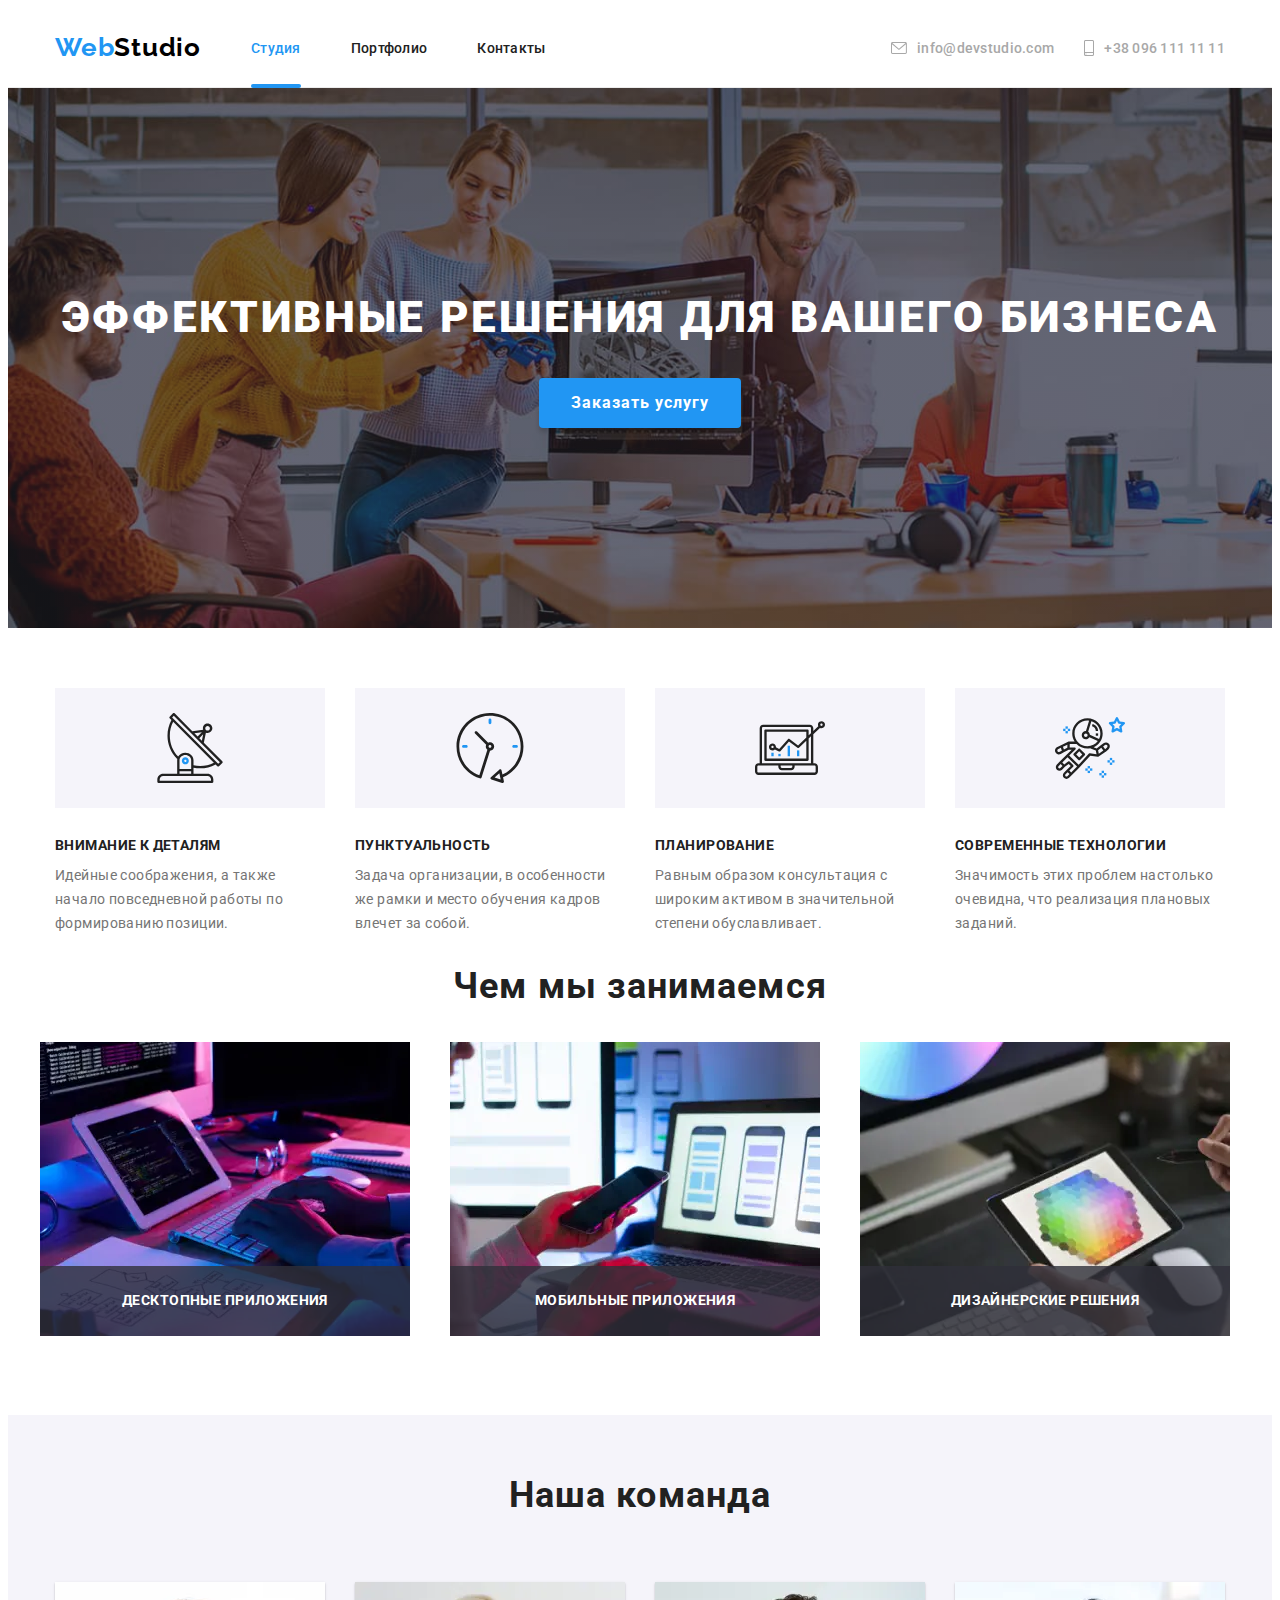
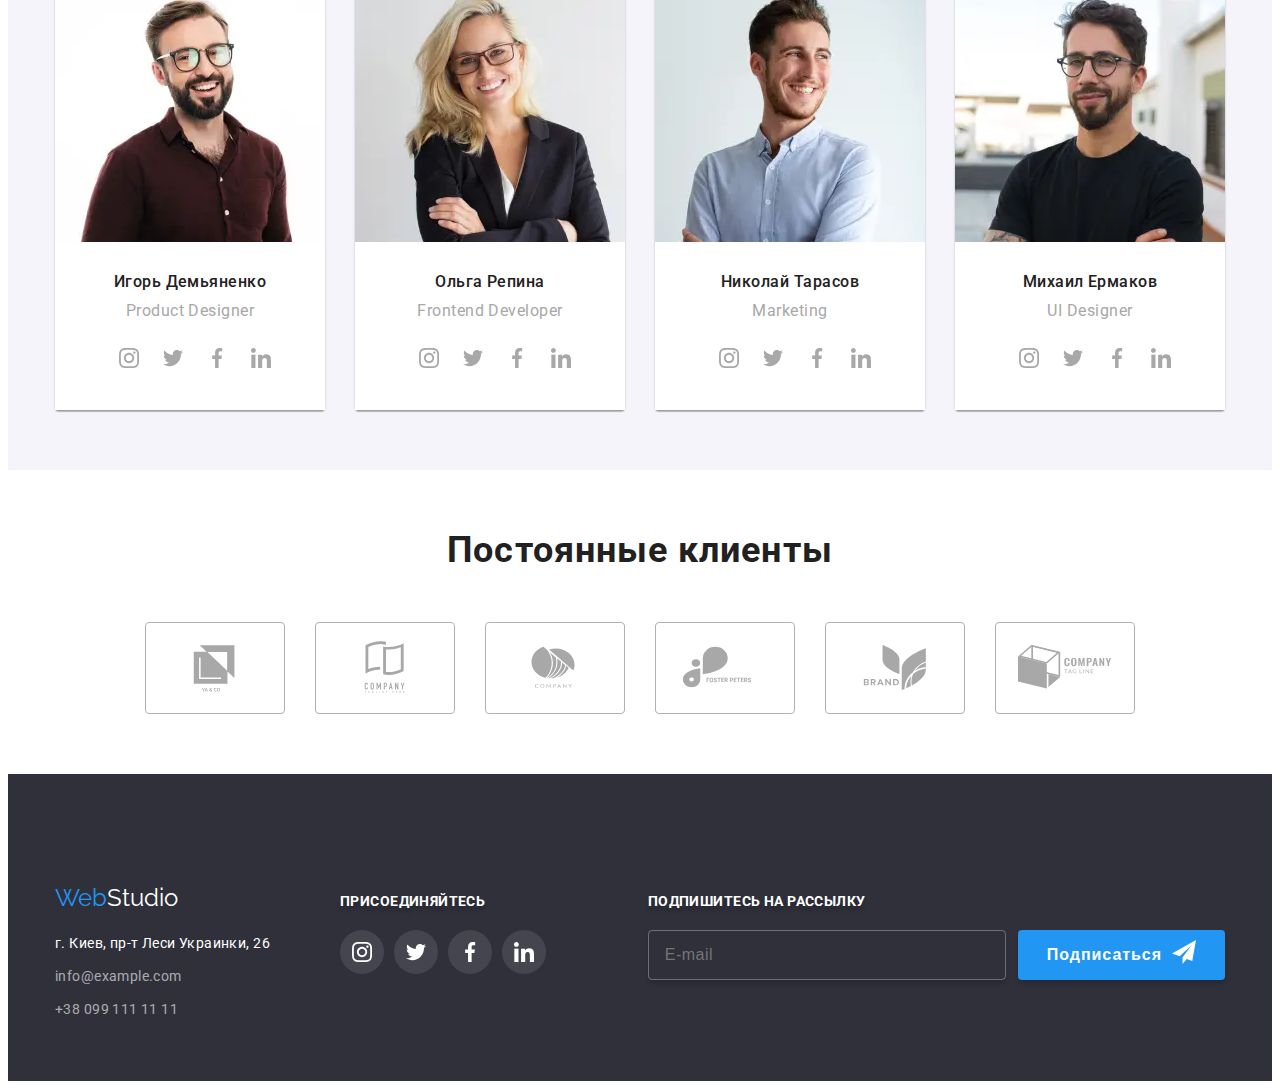
==== commit 632d17ea: "виправлення  помилок" ====
--- a/index.html
+++ b/index.html
@@ -19,7 +19,7 @@
 
 <!-- BODY-->
 
-<body style="overflow-x: hidden;">
+<body>
     <!-- HEADER -->
     <header class="header">
         <div class="container header-container">
@@ -48,7 +48,7 @@
                         </svg>+38 096 111 11 11</a>
                 </li>
             </ul>
-            <button class="burger-btn" type="button" data-menu-open>
+            <button class="burger-btn btn" type="button" data-menu-open>
                 <svg class="burger-btn-icon">
                     <use href="./images/mobile/sprite_mobile.svg#hamburger"></use>
                 </svg>
@@ -62,31 +62,33 @@
                         <use href="./images/mobile/sprite_mobile.svg#hamburger-close"></use>
                     </svg>
                 </button>
-                <ul class="mobile-navigation">
+                <ul class="mobile-navigation list">
                     <li class="mobile-item">
-                        <a class="mobile-link" href="./index.html">Студия</a>
+                        <a class="mobile-link link current" href="./index.html">Студия</a>
                     </li>
                     <li class="mobile-item">
-                        <a class="mobile-link" href="./portfolio.html">Портфолио</a>
+                        <a class="mobile-link link" href="./portfolio.html">Портфолио</a>
                     </li>
                     <li class="mobile-item">
-                        <a class="mobile-link" href="">Контакты</a>
+                        <a class="mobile-link link" href="">Контакты</a>
                     </li>
                 </ul>
+
                 <div class="monile-menu-contacts">
-                    <ul class="contacts">
+                    <ul class="contacts list">
                         <li class="mobile-contacts-item">
-                            <a class="mobile-contacts-link" href="mailto:info@devstudio.com"> info@devstudio.com</a>
+                            <a class="mobile-contacts-link link" href="tel:+380961111111"> +38 096 111 11 11</a>
                         </li>
                         <li class="mobile-contacts-item">
-                            <a class="mobile-mail-link" href="tel:+380961111111"> +38 096 111 11 11</a>
+                            <a class="mobile-mail-link link" href="mailto:info@devstudio.com">
+                                info@devstudio.com</a>
                         </li>
                     </ul>
-                    <ul class="mobile-socials">
-                        <li class="mobile-socials-item"><a class="mobile-socials-link" href="">Instagram</a></li>
-                        <li class="mobile-socials-item"><a class="mobile-socials-link" href="">Twitter</a></li>
-                        <li class="mobile-socials-item"><a class="mobile-socials-link" href="">Facebook</a></li>
-                        <li class="mobile-socials-item"><a class="mobile-socials-link" href="">LinkedIn</a></li>
+                    <ul class="mobile-socials list">
+                        <li class="mobile-socials-item"><a class="mobile-socials-link link" href="">Instagram</a></li>
+                        <li class="mobile-socials-item"><a class="mobile-socials-link link" href="">Twitter</a></li>
+                        <li class="mobile-socials-item"><a class="mobile-socials-link link" href="">Facebook</a></li>
+                        <li class="mobile-socials-item"><a class="mobile-socials-link link" href="">LinkedIn</a></li>
                     </ul>
                 </div>
             </div>
@@ -95,7 +97,7 @@
     <main>
         <!-- HERO -->
         <section class="hero">
-            <div class="conteiner hero-container">
+            <div class="container hero-container">
                 <h1 class="hero-title">Эффективные решения для вашего бизнеса</h1>
                 <button class="btn modal-btn" type="button" data-modal-open>Заказать услугу</button>
             </div>
@@ -178,7 +180,7 @@
                             <source media="(min-width: 1200px)" srcset="
                                 ./images/desktope/picture1.jpg    1x,
                                 ./images/desktope/picture1@2x.jpg 2x" />
-                            <img src="./images/desktope/picture1.jpg" alt=" Програміст набирає текст">
+                            <img src="./images/desktope/picture1.jpg" alt=" Програміст набирає текст" width="370">
                         </picture>
                         <p class="label">Десктопные приложения</p>
                     </li>
@@ -191,7 +193,7 @@
                             <source media="(min-width: 1200px)" srcset="
                                 ./images/desktope/picture2.jpg    1x,
                                 ./images/desktope/picture2@2x.jpg 2x" />
-                            <img src="./images/desktope/picture2.jpg" alt="Людина за компютером">
+                            <img src="./images/desktope/picture2.jpg" alt="Людина за компютером" width="370">
                         </picture>
                         <p class="label">Мобильные приложения</p>
                     </li>
@@ -204,7 +206,7 @@
                             <source media="(min-width: 1200px)" srcset="
                                 ./images/desktope/picture3.jpg    1x,
                                 ./images/desktope/picture3@2x.jpg 2x" />
-                            <img src=" ./images/desktope/picture3.jpg" alt="Людина з планшетом">
+                            <img src=" ./images/desktope/picture3.jpg" alt="Людина з планшетом" width="370">
                         </picture>
 
                         <p class="label">Дизайнерские решения</p>
@@ -239,7 +241,7 @@
                             <source media="(min-width:260px)" srcset="
                                 ./images/mobile/team_mobile1.jpg    1x,
                                 ./images/mobile/team_mobile1@2x.jpg 2x" />
-                            <img src="./images/desktope/team_desktope1.jpg" alt="Фотографія Ігоря">
+                            <img src="./images/desktope/team_desktope1.jpg" alt="Фотографія Ігоря" width="450">
                         </picture>
                         <div class="team-item">
                             <h3 class="team-name">Игорь Демьяненко</h3>
@@ -298,7 +300,7 @@
                             <source media="(min-width:260px)" srcset="
                                 ./images/mobile/team_mobile2.jpg    1x,
                                 ./images/mobile/team_mobile2@2x.jpg 2x" />
-                            <img src="./images/desktope/team_desktope2.jpg" alt="Фотографія Ольги">
+                            <img src="./images/desktope/team_desktope2.jpg" alt="Фотографія Ольги" width="450">
                         </picture>
 
                         <div class="team-item">
@@ -358,7 +360,7 @@
                             <source media="(min-width:260px)" srcset="
                                 ./images/mobile/team_mobile3.jpg    1x,
                                 ./images/mobile/team_mobile3@2x.jpg 2x" />
-                            <img src="./images/desktope/team_desktope3.jpg" alt="Фотографія Николая">
+                            <img src="./images/desktope/team_desktope3.jpg" alt="Фотографія Николая" width="450">
                         </picture>
 
                         <div class="team-item">
@@ -418,7 +420,7 @@
                             <source media="(min-width:260px)" srcset="
                                 ./images/mobile/team_mobile4.jpg    1x,
                                 ./images/mobile/team_mobile4@2x.jpg 2x" />
-                            <img src="./images/desktope/team_desktope4.jpg" alt="Фотографія Михайла">
+                            <img src="./images/desktope/team_desktope4.jpg" alt="Фотографія Михайла" width="450">
                         </picture>
 
                         <div class="team-item">
@@ -514,57 +516,60 @@
     <!--FOOTER-->
     <footer class="footer">
         <div class="container footer-section">
-            <div class="footer-section-nav">
-                <address class="footer-nav">
-                    <a class="logo-foot link" lang="en" href="./"><span class="logo-blue link">Web</span>Studio</a>
-                    <ul class="list footer-list ">
-                        <li class="footer-item">
-                            <a class="addres link" href="https://goo.gl/maps/UP7tp5dbjEetq2736" target="_blank"
-                                rel="noopener noreferrer">г. Киев,
-                                пр-т Леси Украинки, 26</a>
+            <div class="footer-tablet">
+                <div class="footer-section-nav ">
+                    <address class="footer-nav">
+                        <a class="logo-foot link" lang="en" href="./"><span class="logo-blue link">Web</span>Studio</a>
+                        <ul class="list footer-list ">
+                            <li class="footer-item">
+                                <a class="addres link" href="https://goo.gl/maps/UP7tp5dbjEetq2736" target="_blank"
+                                    rel="noopener noreferrer">г. Киев,
+                                    пр-т Леси Украинки, 26</a>
+                            </li>
+                            <li class="footer-item">
+                                <a class="foot-contacts link" href="mailto:info@example.com">info@example.com</a>
+                            </li>
+                            <li class="footer-item">
+                                <a class="foot-contacts link" href="tel:+380991111111">+38 099 111 11 11</a>
+                            </li>
+                        </ul>
+                    </address>
+                </div>
+                <div class="footer-content">
+                    <p class="footer-text">присоединяйтесь</p>
+                    <ul class="social-list-footer">
+                        <li class="list social-list-item">
+                            <a href="" class="social-list-link-footer">
+                                <svg class="social-list-icon">
+                                    <use href="./images/sprite.svg#icon-instagram"></use>
+                                </svg>
+                            </a>
                         </li>
-                        <li class="footer-item">
-                            <a class="foot-contacts link" href="mailto:info@example.com">info@example.com</a>
+                        <li class="list social-list-item">
+                            <a href="" class="social-list-link-footer">
+                                <svg class="social-list-icon">
+                                    <use href="./images/sprite.svg#icon-twitter"></use>
+                                </svg>
+                            </a>
                         </li>
-                        <li class="footer-item">
-                            <a class="foot-contacts link" href="tel:+380991111111">+38 099 111 11 11</a>
+                        <li class="list social-list-item">
+                            <a href="" class="social-list-link-footer">
+                                <svg class="social-list-icon">
+                                    <use href="./images/sprite.svg#icon-facebook"></use>
+                                </svg>
+                            </a>
+                        </li>
+                        <li class="list social-list-item">
+                            <a href="" class="social-list-link-footer">
+                                <svg class="social-list-icon">
+                                    <use href="./images/sprite.svg#icon-linkedin"></use>
+                                </svg>
+                            </a>
                         </li>
                     </ul>
-                </address>
-            </div>
-            <div class="footer-content">
-                <p class="footer-text">присоединяйтесь</p>
-                <ul class="social-list-footer">
-                    <li class="list social-list-item">
-                        <a href="" class="social-list-link-footer">
-                            <svg class="social-list-icon">
-                                <use href="./images/sprite.svg#icon-instagram"></use>
-                            </svg>
-                        </a>
-                    </li>
-                    <li class="list social-list-item">
-                        <a href="" class="social-list-link-footer">
-                            <svg class="social-list-icon">
-                                <use href="./images/sprite.svg#icon-twitter"></use>
-                            </svg>
-                        </a>
-                    </li>
-                    <li class="list social-list-item">
-                        <a href="" class="social-list-link-footer">
-                            <svg class="social-list-icon">
-                                <use href="./images/sprite.svg#icon-facebook"></use>
-                            </svg>
-                        </a>
-                    </li>
-                    <li class="list social-list-item">
-                        <a href="" class="social-list-link-footer">
-                            <svg class="social-list-icon">
-                                <use href="./images/sprite.svg#icon-linkedin"></use>
-                            </svg>
-                        </a>
-                    </li>
-                </ul>
-            </div>
+                </div>
+            </div>
+
             <div class="footer-form">
                 <p class="footer-text">Подпишитесь на рассылку</p>
                 <form class="footer-form-label">
@@ -627,20 +632,16 @@
                     <span class="modal-label">Комментарий</span>
                     <textarea name="user-message" class="modal-form-message" placeholder="Введите текст"></textarea>
                 </label>
-
                 <input class="modal-checkbox visualy-hidden" name="check" type="checkbox" id="accept-policy">
                 <label for="accept-policy" class="modal-checkbox-label">Соглашаюсь с рассылкой и принимаю&nbsp;
-                    <a class="modal-label-link" href="">Условия договора</a></label>
-
-
+                    <a class="modal-label-link" href="">Условия договора</a>
+                </label>
                 <button type="submit" class="modal-form-btn">Отправить</button>
             </form>
-
         </div>
     </div>
     <script src="./js/modal.js"></script>
-    <!-- <script src="./js/mobile-menu.js"></script> -->
-    <script scr="./js/menu.js"></script>
+    <script src="./js/menu.js"></script>
 </body>
 
 </html>--- a/css/main.min.css
+++ b/css/main.min.css
@@ -1,2 +1,2 @@
-:root{--main-font:"Roboto", sans-serif;--secondary-font:"Raleway", sans-serif;--text-color:#000;--main-color: #212121;--secondary-color: #ffffff;--accent-color: #2196f3;--p-text-color: #757575;--hero-footer-color: #2f303a;--our-team-color: #f5f4fa;--footer-link-color: rgba(255, 255, 255, 0.6);--border-color: #ececec;--description-color: #a8a8a8;--label-background-color: rgba(33, 150, 243, 0.9);--button-focus-color: #188ce8;--mobile-social-border-color: rgba(33, 33, 33, 0.2);--animation: 250ms cubic-bezier(0.4, 0, 0.2, 1)}.visualy-hidden{position:absolute;clip:rect(0 0 0 0);width:1px;height:1px;margin:-1px}html{box-sizing:border-box}*,*::after,*::before{box-sizing:inherit}h1,h2,h3,h4,h5,h6,p{margin-top:0;margin-bottom:0}ul,ol{margin-top:0;margin-bottom:0;padding-left:0}.list{list-style:none}.link{text-decoration:none;color:inherit}img{display:block;max-width:100%;height:auto}address{font-style:normal}text{color:var(--main-color)}body{background-color:var(--secondary-color);color:var(--main-color);font-size:14px;font-weight:normal;font-style:normal;font-family:var(--main-font);overflow-x:hidden}.section{padding-top:94px;padding-bottom:94px}.container{padding-left:15px;padding-right:15px;padding-bottom:60px;border:1px solid tomato}@media screen and (min-width: 480px){.container{width:448px;margin:0 auto}}@media screen and (min-width: 768px){.container{width:768px}}@media screen and (min-width: 1200px){.container{width:1200px}}.section-title{margin-bottom:50px;font-weight:700;font-size:36px;line-height:1.16;text-align:center;letter-spacing:0.03em}.btn{display:block;font-family:inherit;border:none;background-color:transparent;cursor:pointer;color:inherit}.logo{font-family:var(--secondary-font);font-weight:700;font-size:26px;line-height:1.19;letter-spacing:0.03em;color:var(--text-color)}.logo-blue{color:var(--accent-color)}.logo-head{padding-bottom:25px;padding-top:24px;color:#000000}.logo-head:hover,.logo-head:focus{color:var(--accent-color)}.logo-foot{color:var(--secondary-color);font-family:var(--secondary-font);font-style:700;font-size:24px;line-height:1.16}@media screen and (min-width: 768px){.logo{margin-right:50px}}.backdrop{position:fixed;top:0;left:0;width:100vw;height:100vh;background-color:rgba(0,0,0,0.2);transition:opacity var(--animation),visibility var(--animation)}.is-hidden{opacity:0;visibility:hidden;pointer-events:none}.modal{position:absolute;top:50%;left:50%;transform:translate(-50%, -50%);width:90%;max-height:100%;background:var(--secondary-color);box-shadow:0px 1px 3px rgba(0,0,0,0.12),0px 1px 1px rgba(0,0,0,0.14),0px 2px 1px rgba(0,0,0,0.2);border-radius:4px;padding:40px}.close-btn{position:absolute;top:8px;right:8px;width:30px;height:30px;border-radius:50%;padding:0;background-color:transparent;border:1px solid rgba(0,0,0,0.1);cursor:pointer}.icon-close{display:block;margin:0 auto}.icon-close:hover,.icon-close:focus{fill:var(--accent-color)}.icon-close{display:block;margin:0 auto}@media screen and (min-width: 768px){.modal{width:450px;height:609px}}@media screen and (min-width: 1200px){.modal{width:528px;height:581px}}.mobile-menu{position:fixed;opacity:0;visibility:hidden;pointer-events:none;z-index:100;top:0;left:0;display:flex;flex-direction:column;width:100vw;height:100vh;background-color:var(--secondary-color);top:50%;left:50%;transform:translate(-50%, -50%);margin:auto;overflow:auto}.mobile-menu.is-open{opacity:1;visibility:visible;pointer-events:auto}.mobile-container{position:relative;padding-top:48px;padding-left:40px}.mobile-menu-close{position:absolute;top:0;right:0;background-color:transparent;border:none;padding:0;line-height:0}.mobile-close-icon{width:40px;height:40px;margin-right:15px;margin-top:10px}.mobile-close-icon:hover,.mobile-close-icon:focus{fill:var(--accent-color);transition:color var(--animation)}.mobile-item:not(:last-child){margin-bottom:32px}.mobile-link{font-weight:500;font-size:40px;line-height:1.175;letter-spacing:0.02em;color:var(--main-color)}.mobile-link:hover,.mobile-link:focus{color:var(--accent-color);transition:color var(--animation)}.mobile-contacts-link{font-weight:500;font-size:34px;line-height:1.76;letter-spacing:0.02em;color:var(--accent-color);margin:0 auto}.mobile-mail-link{font-weight:500;font-size:24px;line-height:1.166;letter-spacing:0.02em;color:var(--main-modal-color)}.mobile-contacts-item{margin:0 auto}.mobile-socials-link{font-weight:500;font-size:18px;line-height:1.22;letter-spacing:0.02em;color:var(--accent-color);margin-left:20px}.mobile-socials{display:flex;align-items:center;flex-wrap:wrap;font-size:18px;line-height:1.22}.modal-form{display:flex;flex-direction:column}.modal-form-head{font-weight:700;font-size:20px;line-height:1.15;text-align:center;letter-spacing:0.03em;margin-bottom:16px;color:var(--main-color)}.modal-form-field{font-size:12px;line-height:1.16;letter-spacing:0.01em;margin-bottom:12px;display:block;color:var(--p-text-color)}.modal-form-input-wrapper{position:relative;display:block;margin-top:4px}.modal-form-input{width:100%;height:40px;border:1px solid rgba(33,33,33,0.2);border-radius:4px;padding-left:42px;cursor:pointer;transition:border-color var(--animation)}.modal-form-input:hover,.modal-form-input:focus{outline:none;border-color:var(--accent-color);transition:border-color var(--animation)}.modal-form-icon{position:absolute;left:12px;top:50%;transform:translateY(-50%);cursor:pointer;transition:var(--animation)}.modal-input:focus+.modal-form-icon{fill:var(--accent-color)}.modal-form-message{width:100%;height:120px;margin-top:10px;border:1px solid rgba(33,33,33,0.2);border-radius:4px;padding:12px 16px;resize:none;cursor:pointer;transition:border-color var(--animation)}.modal-form-message:hover,.modal-form-message:focus{outline:none;border-color:var(--accent-color);transition:border-color var(--animation)}.modal-form-message::placeholder{line-height:1.14;letter-spacing:0.01em;color:rgba(117,117,117,0.5)}.modal-checkbox:checked+.modal-checkbox-label::before{background-image:url(../imiges/svg/icon-check.svg);border:none}.modal-checkbox:focus+.modal-checkbox-label::before{outline:1px solid var(--accent-color)}.modal-checkbox{border:2px solid var(--p-text-color)}.modal-checkbox-label{line-height:1.16;letter-spacing:0.03em;font-size:12px;color:var(--p-text-color);display:flex;align-items:center;justify-content:center;margin-bottom:20px}.modal-checkbox-label::before{display:block;content:'';width:16px;height:15px;border:1px solid var(--p-text-color);cursor:pointer;border-radius:2px;margin-right:7px}.modal-label-link{line-height:1.71;letter-spacing:0.03em;text-decoration-line:underline;color:var(--accent-color)}.modal-form-btn{background:var(--accent-color);box-shadow:0px 4px 4px rgba(0,0,0,0.15);border-radius:4px;font-family:Roboto;border:none;font-weight:700;font-size:16px;line-height:1.87;letter-spacing:0.06em;color:var(--secondary-color);margin:0 auto;padding:10px 55px;cursor:pointer;transition:box-shadow var(--animation),background var(--animation)}.modal-form-btn:hover,.modal-form-btn:focus{background:var(--button-focus-color)}@media screen and (min-width: 1200px){.modal-checkbox-label{font-size:14px;line-height:1.71}}.menu,.contacts-link{display:none}.header{padding-top:16px;padding-bottom:16px}.header-container{display:flex;align-items:center;justify-content:space-between}.container{padding-bottom:0}.menu-link{color:var(--main-color);position:relative;transition:color var(--animation)}.menu-link:hover,.menu-link:focus{color:var(--accent-color)}.mail-link,.tel-link{display:flex;align-items:center;color:var(--description-color);transition:color var(--animation)}.mail-link:hover,.mail-link:focus,.tel-link:hover,.tel-link:focus{color:var(--accent-color);fill:var(--accent-color)}.icon-contacts{margin:0 10px 0 0;fill:currentColor}.current{padding-bottom:32px;padding-top:32px;font-weight:500;line-height:1.14;letter-spacing:0.02em;color:var(--accent-color)}.current::after{content:'';display:block;position:absolute;width:100%;height:4px;background-color:var(--accent-color);bottom:0;border-radius:2px}.burger-btn{background-color:transparent;border:none;padding:0;line-height:0}.burger-btn-icon{width:40px;height:40px;fill:var --main-color}.burger-btn-icon:hover .burger-button-icon,.burger-btn-icon:focus .burger-button-icon{transition:fill var(--animation);fill:var(--accent-color)}@media screen and (min-width: 768px){.burger-btn,.mobile-menu{display:none}.header{height:80px;padding-top:0;padding-bottom:0}.header-contacts{margin-bottom:10px}.navigation{display:flex;align-items:center}.menu{display:flex;align-items:center}.contacts-link{display:block}.nav-item{margin-left:50px}.menu-link,.tel-link,.mail-link{display:block;font-weight:500;line-height:1.14;letter-spacing:0.02em}}@media screen and (min-width: 1200px){.contacts-link{display:flex;align-items:center}.nav-item:not(:first-child){margin-left:50px}.header-contacts:not(:first-child){margin-left:30px}.menu-link,.mail-link,.tel-link{display:block;padding-bottom:32px;padding-top:32px;font-weight:500;line-height:1.14;letter-spacing:0.02em}}.hero{background-color:var(--hero-footer-color);padding-top:118px;padding-bottom:118px;background-size:cover;background-position:center;background-repeat:no-repeat;margin-left:auto;margin-right:auto;background-image:linear-gradient(rgba(47,48,58,0.4), rgba(47,48,58,0.4)),url(../../images/mobile/hero_mobile.jpg)}@media screen and (min-device-pixel-ratio: 2) and (min-width: 360px), screen and (min-resolution: 192dpi) and (min-width: 360px), screen and (min-resolution: 2dppx) and (min-width: 360px){.hero .hero{background-image:linear-gradient(rgba(47,48,58,0.4), rgba(47,48,58,0.4)),url(../../images/mobile/hero_mobile@2x.jpg)}}@media screen and (min-width: 768px){.hero .hero{background-image:linear-gradient(rgba(47,48,58,0.4), rgba(47,48,58,0.4)),url(../../images/tablet/hero_tablet.jpg)}}@media screen and (min-device-pixel-ratio: 2) and (min-width: 768px), screen and (min-resolution: 192dpi) and (min-width: 768px), screen and (min-resolution: 2dppx) and (min-width: 768px){.hero .hero{background-image:linear-gradient(rgba(47,48,58,0.4), rgba(47,48,58,0.4)),url(../../images/tablet/hero_tablet@2x.jpg)}}@media screen and (min-width: 1200px){.hero .hero{background-image:linear-gradient(rgba(47,48,58,0.4), rgba(47,48,58,0.4)),url(../../images/desktope/hero_desktope.jpg)}}@media (min-device-pixel-ratio: 2) and (min-width: 1200px), screen and (min-resolution: 192dpi) and (min-width: 1200px), screen and (min-resolution: 2dppx) and (min-width: 1200px){.hero .hero{background-image:linear-gradient(rgba(47,48,58,0.4), rgba(47,48,58,0.4)),url(../../images/desktope/hero_desktope@2x.jpg)}}.hero-container{width:100%;margin:0 auto;padding-left:15px;padding-right:15px}.hero-title{font-weight:900;font-size:26px;line-height:1.62;letter-spacing:0.06em;text-align:center;text-transform:uppercase;color:var(--secondary-color)}@media screen and (min-width: 1200px){.hero{padding-top:200px;padding-bottom:200px}.hero-title{margin-bottom:30px;font-size:44px;line-height:1.36}}.modal-btn{padding:10px 32px;margin:0 auto;font-weight:700;font-size:16px;line-height:1.87;letter-spacing:0.06em;color:var(--secondary-color);background:var(--accent-color);box-shadow:0px 4px 4px rgba(0,0,0,0.15);border-radius:4px;transition:background var(--animation),box-shadow var(--animation)}.modal-btn:hover,.modal-btn:focus{background:var(--button-focus-color)}.section.about-section{padding-bottom:0}.about-title{display:block}.about-icon{display:flex;align-items:center;justify-content:center;margin-bottom:30px;background-color:var(--our-team-color);height:120px}.about-main{text-transform:uppercase;margin-bottom:10px;font-weight:700;font-size:14px;line-height:1.14;letter-spacing:0.03em}.about-main-text{font-size:14px;line-height:1.71;letter-spacing:0.03em;color:var(--p-text-color)}@media screen and (min-width: 480px){.section{padding-top:60px}}@media screen and (min-width: 768px){.about-title{display:flex;flex-wrap:wrap;margin:-15px}.content{flex-basis:calc((100% - 2 * 30px) / 2);margin:15px}.section{padding-top:60px}}@media screen and (min-width: 1200px){.about-title{display:flex}.content{flex-basis:calc((100% - 4 * 30px) / 4);margin:15px}.section-title{margin-bottom:50px}}@media screen and (max-width: 1199px){.section-work{display:none}}.section-work{padding-bottom:94px}.working-moments{font-weight:700;font-size:36px;line-height:1.16;text-align:center;letter-spacing:0.03em}.working-list{display:flex;flex-basis:calc((100% - 2 * 30px) / 3);position:relative}.working-list:not(:first-child){margin-left:30px}.label{position:absolute;display:flex;align-items:center;justify-content:center;font-weight:700;line-height:1.14;letter-spacing:0.03em;text-transform:uppercase;background-color:rgba(47,48,58,0.8);color:var(--secondary-color);height:70px;width:100%;bottom:0}.team-color{background-color:var(--our-team-color);display:block}@media screen and (min-width: 480px){.section{padding-top:60px;padding-bottom:60px}}@media screen and (min-width: 768px){.team-list{display:flex;flex-wrap:wrap;margin:-15px}.item-list{flex-basis:calc((100% - 2 * 30px) / 2);margin:15px}.section{padding-top:60px;padding-bottom:60px}}@media screen and (min-width: 1200px){.team-list{display:flex;flex-wrap:wrap}.item-list{flex-basis:calc((100% - 4 * 30px) / 4)}.section-title{margin-bottom:50px}}.team-item{background-color:var(--secondary-color);padding:30px;text-align:center}.item-list{margin-top:30px;box-shadow:0px 1px 3px rgba(0,0,0,0.12),0px 1px 1px rgba(0,0,0,0.14),0px 2px 1px rgba(0,0,0,0.2);border-radius:0px 0px 4px 4px}.team-name{font-weight:500;font-size:16px;line-height:1.19;letter-spacing:0.03em}.time-position{margin-top:10px;font-size:16px;line-height:1.19;letter-spacing:0.03em;color:var(--description-color);margin-bottom:16px}.social-list{display:flex;justify-content:center;margin-left:10px}.social-list-icon{width:20px;height:20px}.social-list-link{display:flex;justify-content:center;align-items:center;width:44px;height:44px;border-radius:50%;fill:currentColor;color:var(--description-color);transition:background-color var(--animation),fill var(--animation)}.social-list-link:hover,.social-list-link:focus{fill:var(--secondary-color);background-color:var(--accent-color)}.section{padding-top:60px;padding-bottom:60px}.clients-list{display:flex;flex-wrap:wrap;justify-content:center;align-items:center;flex-basis:calc((100% - 2 * 30px) / 2);margin-top:-30px;margin-left:-30px}.clients-list{display:flex;flex-wrap:wrap;justify-content:center;align-items:center;flex-basis:calc((100% - 2 * 30px) / 2);margin-top:-30px;margin-left:-30px}.clients-link{display:flex;justify-content:center;align-items:center;width:180px;height:92px;fill:currentColor;color:var(--description-color);border:1px solid #afb1b8;border-radius:4px;margin-top:30px;margin-left:30px;transition:fill var(--animation),border-color var(--animation)}.clients-link:hover,.clients-link:focus{fill:var(--accent-color);border-color:var(--accent-color)}@media screen and (min-width: 768px){.clients-list{flex-basis:calc((100% - 3 * 30px) / 3)}.clients-link{width:196px}}@media screen and (min-width: 1200px){.clients-list{flex-basis:calc((100% - 3 * 30px) / 3)}.clients-link{width:170px}}@media screen and (min-width: 1200px){.clients-list{flex-basis:calc((100% - 6 * 30px) / 6)}.clients-link{width:140px}}.icon-clients{width:106px;height:60px}.footer{background-color:var(--hero-footer-color);padding-top:60px;padding-bottom:60px}.footer-section{text-align:center}.footer-item:not(:first-child){margin-top:9px}.social-list-footer{display:flex;width:206px;justify-content:space-between;margin-top:20px;margin:0 auto}.footer-list{margin-top:20px}.footer-item:not(:first-child){margin-top:9px}.foot-contacts,.addres{line-height:1.71;letter-spacing:0.03em}.address{margin-bottom:9px}.foot-contacts:not(:last-child){margin-bottom:9px}.addres{color:var(--secondary-color)}.foot-contacts{color:var(--footer-link-color)}.address{color:var(--secondary-color)}.foot-contacts{color:rgba(255,255,255,0.6)}.footer-content{margin-top:60px}.footer-text{font-weight:700;font-size:14px;line-height:1.14;letter-spacing:0.03em;text-transform:uppercase;color:var(--secondary-color);text-shadow:#000000 1px 1px 0, #000000 -1px -1px 0, #000000 -1px 1px 0, #000000 1px -1px 0;text-shadow:0px 4px 4px rgba(0,0,0,0.25)}.footer-form-label{align-items:center;margin-top:20px}.social-list-footer{display:flex;width:206px;justify-content:space-between;margin-top:20px}.social-list-link-footer{display:flex;justify-content:center;align-items:center;width:44px;height:44px;border-radius:50%;background-color:rgba(255,255,255,0.1);fill:var(--secondary-color);color:var(--description-color);transition:background-color var(--animation)}.social-list-link-footer:hover,.social-list-link-footer:focus{fill:var(--secondary-color);background-color:var(--accent-color)}.footer-form{display:block;margin-top:60px}.footer-input{background-color:inherit;border:1px solid rgba(255,255,255,0.3);box-shadow:0px 4px 4px rgba(0,0,0,0.15);border-radius:4px;width:100%;height:50px;padding-left:16px;font-size:16px;line-height:1.25;letter-spacing:0.03em;color:rgba(255,255,255,0.6)}.footer-button{display:inline-flex;background:var(--accent-color);padding:10px 29px;box-shadow:0px 4px 4px rgba(0,0,0,0.15);border-radius:4px;border:none;font-weight:700;font-size:16px;line-height:1.87;letter-spacing:0.06em;color:var(--secondary-color);cursor:pointer;margin-left:12px;margin-top:20px;transition:box-shadow var(--animation),background var(--animation)}.footer-button:focus,.footer-button:hover{background:var(--button-focus-color)}.footer-icon{fill:#ffffff;margin-left:10px}@media screen and (min-width: 768px){.footer-tablet-section{display:flex;justify-content:space-around}.footer-content{margin-top:0}.footer-input{width:450px}.footer-form-label{margin-right:144px;margin-left:144px}}@media screen and (min-width: 1200px){.footer-section{display:flex;align-items:baseline;justify-content:space-between}.footer-nav{margin-left:50px;margin:0 auto;font-style:inherit}.footer-content{margin-left:70px}.footer-form-label{display:flex;align-items:center}.footer-input{width:358px}}.menu-button{display:flex;flex-wrap:wrap;margin-bottom:50px}.btn-list:not(:first-child){margin-left:8px;margin-bottom:15px}.btn-list:not(:first-child):nth-child(-n+3){margin-bottom:15px}.menu-btn{font-family:var(--main-font);padding:6px 22px;font-weight:500;font-size:16px;line-height:1.62;letter-spacing:0.03em;background:var(--our-team-color);border-radius:4px;transition:background var(--animation),box-shadow var(--animation),color var(--animation)}.menu-btn:hover,.menu-btn:focus{background-color:var(--accent-color);box-shadow:0px 3px 1px rgba(0,0,0,0.1),0px 1px 2px rgba(0,0,0,0.08),0px 2px 2px rgba(0,0,0,0.12);color:var(--secondary-color)}.portfolio-list-link{display:flex;flex-direction:column;transition:background var(--animation),box-shadow var(--animation)}.portfolio-list-link:hover,.portfolio-list-link:focus{background:var(--contrast-color);box-sizing:border-box;box-shadow:0px 1px 1px rgba(0,0,0,0.12),0px 4px 4px rgba(0,0,0,0.06),1px 4px 6px rgba(0,0,0,0.16)}.portfolio-wrapper{position:relative;overflow:hidden}.label-portfolio-text{font-size:18px;line-height:1.56;background-color:var(--label-background-color);letter-spacing:0.03em;color:var(--secondary-color);position:absolute;top:0;left:0;width:100%;height:100%;overflow:hidden;transform:translateY(101%);transition:transform var(--animation);padding:63px 24px}.portfolio-list-link:hover .label-portfolio-text,.portfolio-list-link:focus .label-portfolio-text{transform:translateY(0%)}.menu-item{padding:20px 24px;border-left:1px solid var(--border-color);border-right:1px solid var(--border-color);border-bottom:1px solid var(--border-color)}.production{margin-bottom:4px;font-weight:700;font-size:18px;line-height:2;letter-spacing:0.06em;color:var(--main-color)}.production-zone{font-size:16px;line-height:1.88;letter-spacing:0.03em;color:var(--p-text-color)}@media screen and (min-width: 768px){.menu-portfolio{display:flex;flex-wrap:wrap;margin-left:-30px;margin-top:-30px}.portfolio-list{margin-left:30px;margin-top:30px;flex-basis:calc((100% - 60px) / 2)}.menu-button{justify-content:center}.btn-list:nth-child(-n+3){margin-bottom:unset}}@media screen and (min-width: 1200px){.menu-portfolio{display:flex;flex-wrap:wrap;margin-left:-30px;margin-top:-30px}.portfolio-list{margin-left:30px;margin-top:30px;flex-basis:calc((100% - 90px) / 3)}}
+:root{--main-font:"Roboto", sans-serif;--secondary-font:"Raleway", sans-serif;--text-color:#000;--main-color: #212121;--secondary-color: #ffffff;--accent-color: #2196f3;--p-text-color: #757575;--hero-footer-color: #2f303a;--our-team-color: #f5f4fa;--footer-link-color: rgba(255, 255, 255, 0.6);--border-color: #ececec;--description-color: #a8a8a8;--label-background-color: rgba(33, 150, 243, 0.9);--button-focus-color: #188ce8;--mobile-social-border-color: rgba(33, 33, 33, 0.2);--animation: 250ms cubic-bezier(0.4, 0, 0.2, 1)}.visualy-hidden{position:absolute;clip:rect(0 0 0 0);width:1px;height:1px;margin:-1px}html{box-sizing:border-box}*,*::after,*::before{box-sizing:inherit}h1,h2,h3,h4,h5,h6,p{margin-top:0;margin-bottom:0}ul,ol{margin-top:0;margin-bottom:0;padding-left:0}.list{list-style:none}.link{text-decoration:none;color:inherit}img{display:block;max-width:100%;height:auto}address{font-style:normal}text{color:var(--main-color)}body{background-color:var(--secondary-color);color:var(--main-color);font-size:14px;font-weight:normal;font-style:normal;font-family:var(--main-font);overflow-x:hidden}.section{padding-top:94px;padding-bottom:94px}.container{padding-left:15px;padding-right:15px;padding-bottom:60px}@media screen and (min-width: 480px){.container{width:480px;margin:0 auto}}@media screen and (min-width: 768px){.container{width:768px}}@media screen and (min-width: 1200px){.container{width:1200px}}.section-title{margin-bottom:50px;font-weight:700;font-size:36px;line-height:1.16;text-align:center;letter-spacing:0.03em}.btn{display:block;font-family:inherit;border:none;background-color:transparent;cursor:pointer;color:inherit}.logo{font-family:var(--secondary-font);font-weight:700;font-size:26px;line-height:1.19;letter-spacing:0.03em;color:var(--text-color)}.logo-blue{color:var(--accent-color)}.logo-head{padding-bottom:25px;padding-top:24px;color:var --text-color}.logo-head:hover,.logo-head:focus{color:var(--accent-color)}.logo-foot{color:var(--secondary-color);font-family:var(--secondary-font);font-style:700;font-size:24px;line-height:1.16}.backdrop{position:fixed;top:0;left:0;width:100vw;height:100vh;background-color:rgba(0,0,0,0.2);transition:opacity var(--animation),visibility var(--animation)}.is-hidden{opacity:0;visibility:hidden;pointer-events:none}.modal{position:absolute;top:50%;left:50%;transform:translate(-50%, -50%);width:100%;height:581px;background:var(--secondary-color);box-shadow:0px 1px 3px rgba(0,0,0,0.12),0px 1px 1px rgba(0,0,0,0.14),0px 2px 1px rgba(0,0,0,0.2);border-radius:4px;padding:40px;margin:auto;overflow-y:auto}@media screen and (min-width: 450px){.modal{width:450px;height:609px}}@media screen and (min-width: 768px){.modal{width:450px;height:609px}}@media screen and (min-width: 1200px){.modal{width:528px;height:581px}}.close-btn{position:absolute;top:8px;right:8px;width:30px;height:30px;border-radius:50%;padding:0;background-color:transparent;border:1px solid rgba(0,0,0,0.1);cursor:pointer}.icon-close{display:block;margin:0 auto}.icon-close:hover,.icon-close:focus{fill:var(--accent-color)}.icon-close{display:block;margin:0 auto}.mobile-menu{position:fixed;opacity:0;visibility:hidden;pointer-events:none;z-index:100;top:0;left:0;display:flex;width:100%;height:100%;background-color:var(--secondary-color);top:50%;left:50%;transform:translate(-50%, -50%);margin:auto;overflow-y:auto;overflow-x:hidden;pointer-events:none}.mobile-menu.is-open{opacity:1;visibility:visible;pointer-events:auto}.mobile-menu-close{position:absolute;top:0;right:0;background-color:transparent;border:none;padding:0;line-height:0}.mobile-close-icon{cursor:pointer;width:40px;height:40px;margin-right:15px;margin-top:10px}.mobile-close-icon:hover,.mobile-close-icon:focus{fill:var(--accent-color);transition:color var(--animation)}.mobile-item:not(:last-child){margin-bottom:32px}.mobile-link{font-weight:500;font-size:40px;line-height:1.18;letter-spacing:0.02em;color:var(--main-color)}.mobile-link:hover,.mobile-link:focus{color:var(--accent-color);transition:color var(--animation)}.mobile-contacts-link{font-weight:500;font-size:8vw;line-height:1.76;letter-spacing:0.02em;margin-bottom:32px;color:var(--accent-color)}@media screen and (min-width: 480px){.mobile-contacts-link{font-size:34px}}.mobile-mail-link{font-weight:500;font-size:24px;line-height:1.17;letter-spacing:0.02em;color:var(--p-text-color)}.mobile-socials-link{font-weight:500;font-size:18px;line-height:1.22;letter-spacing:0.02em;color:var(--accent-color)}.mobile-socials{display:flex;align-items:center;flex-wrap:wrap;font-size:18px;line-height:1.22;margin-top:64px}.mobile-socials-item{margin-bottom:15px}.mobile-socials-item:not(:last-child){border-right:1px solid rgba(33,33,33,0.2);margin-right:10px;padding-right:10px}.mobile-container{position:relative;display:flex;flex-direction:column;justify-content:space-between;padding:48px 40px;width:100%;height:100%}.modal-form{display:flex;flex-direction:column}.modal-form-head{font-weight:700;font-size:20px;line-height:1.15;letter-spacing:0.03em;margin-bottom:16px;text-align:center;color:var(--main-color)}.modal-form-field{font-size:12px;line-height:1.16;letter-spacing:0.01em;margin-bottom:12px;color:var(--p-text-color)}.modal-form-input-wrapper{position:relative;display:block;margin-top:4px}.modal-form-input{width:100%;height:40px;border:1px solid rgba(33,33,33,0.2);border-radius:4px;padding-left:42px;cursor:pointer;transition:border-color var(--animation)}.modal-form-input:hover,.modal-form-input:focus{outline:none;border-color:var(--accent-color);transition:border-color var(--animation)}.modal-form-icon{position:absolute;left:12px;top:50%;transform:translateY(-50%);cursor:pointer;transition:var(--animation)}.modal-input:focus+.modal-form-icon{fill:var(--accent-color)}.modal-form-message{width:100%;height:120px;margin-top:10px;border:1px solid rgba(33,33,33,0.2);border-radius:4px;padding:12px 16px;resize:none;cursor:pointer;transition:border-color var(--animation)}.modal-form-message:hover,.modal-form-message:focus{outline:none;border-color:var(--accent-color);transition:border-color var(--animation)}@media screen and (min-width: 768px){.modal-form-message{height:120px}}.modal-form-message::placeholder{line-height:1.14;letter-spacing:0.01em;color:rgba(117,117,117,0.5)}.modal-checkbox:checked+.modal-checkbox-label::before{background-image:url(../imiges/svg/icon-check.svg);border:none}.modal-checkbox:focus+.modal-checkbox-label::before{outline:1px solid var(--accent-color)}.modal-checkbox{border:2px solid var(--p-text-color)}.modal-checkbox-label{line-height:1.16;letter-spacing:0.03em;font-size:12px;color:var(--p-text-color);display:flex;align-items:center;justify-content:center;flex-wrap:wrap;margin-bottom:20px}.modal-checkbox-label::before{display:block;content:'';width:16px;height:15px;border:1px solid var(--p-text-color);cursor:pointer;border-radius:2px;margin-right:7px}@media screen and (min-width: 1200px){.modal-checkbox-label{font-size:14px;line-height:1.71}}.modal-label-link{line-height:1.71;letter-spacing:0.03em;text-decoration-line:underline;color:var(--accent-color)}.modal-form-btn{background:var(--accent-color);box-shadow:0px 4px 4px rgba(0,0,0,0.15);border-radius:4px;font-family:Roboto;border:none;font-weight:700;font-size:16px;line-height:1.87;letter-spacing:0.06em;color:var(--secondary-color);margin:0 auto;padding:10px 55px;cursor:pointer;transition:box-shadow var(--animation),background var(--animation)}.modal-form-btn:hover,.modal-form-btn:focus{background:var(--button-focus-color)}@media screen and (min-width: 1200px){.modal-checkbox-label{font-size:14px;line-height:1.71}}.menu,.contacts-link{display:none}.header{padding-top:16px;padding-bottom:16px;background-color:var(--secondary-color);border-bottom:1px solid var(--border-color)}.container{padding-bottom:0}.menu-link{color:var(--main-color);position:relative;transition:color var(--animation)}.menu-link:hover,.menu-link:focus{color:var(--accent-color)}.current{padding-bottom:32px;padding-top:32px;font-weight:500;line-height:1.14;letter-spacing:0.02em;color:var(--accent-color)}.mail-link,.tel-link{display:flex;align-items:center;color:var(--description-color);transition:color var(--animation)}.mail-link:hover,.mail-link:focus,.tel-link:hover,.tel-link:focus{color:var(--accent-color);fill:var(--accent-color)}.icon-contacts{margin:0 10px 0 0;fill:currentColor}.burger-btn{background-color:transparent;border:none;cursor:pointer;padding:0;line-height:0}.burger-btn-icon{width:40px;height:40px;fill:var --main-color}.burger-btn-icon:hover .burger-button-icon,.burger-btn-icon:focus .burger-button-icon{transition:fill var(--animation);fill:var(--accent-color)}@media screen and (min-width: 768px){.burger-btn,.mobile-menu{display:none}.header{height:80px;padding-top:0;padding-bottom:0}.header-contacts:not(:last-child){margin-bottom:10px}.header-contacts{display:flex;margin-left:auto}.navigation,.menu{display:flex;align-items:center}.contacts-link{display:block}.nav-item{margin-left:50px}.menu-link,.tel-link,.mail-link{display:block;font-weight:500;line-height:1.14;letter-spacing:0.02em}.current{padding-bottom:32px;padding-top:32px;font-weight:500;line-height:1.14;letter-spacing:0.02em;color:var(--accent-color)}.current::before{content:'';display:block;position:absolute;width:100%;height:4px;background-color:var(--accent-color);bottom:0;border-radius:2px}}@media screen and (min-width: 1200px){.contacts-link{display:flex;align-items:center}.header-contacts:not(:last-child){margin-bottom:0px}.nav-item:not(:first-child){margin-left:50px}.header-contacts:not(:first-child){margin-left:30px}.menu-link,.mail-link,.tel-link{display:flex;align-items:center;padding-bottom:32px;padding-top:32px;font-weight:500;line-height:1.15;letter-spacing:0.02em}}.header-container{display:flex;align-items:center;justify-content:space-between}.hero{max-width:1600px;background-color:var(--hero-footer-color);padding-top:118px;padding-bottom:118px;background-size:cover;background-position:center;background-repeat:no-repeat;margin-left:auto;margin-right:auto;background-image:linear-gradient(rgba(47,48,58,0.4), rgba(47,48,58,0.4)),url(../images/mobile/hero_mobile.jpg)}@media screen and (min-device-pixel-ratio: 2), screen and (min-resolution: 192dpi), screen and (min-resolution: 2dppx){.hero{background-image:linear-gradient(rgba(47,48,58,0.4), rgba(47,48,58,0.4)),url(../images/mobile/hero_mobile@2x.jpg)}}@media screen and (min-width: 481px){.hero{background-image:linear-gradient(rgba(47,48,58,0.4), rgba(47,48,58,0.4)),url(../images/tablet/hero_tablet.jpg)}}@media screen and (min-width: 481px) and (min-device-pixel-ratio: 2), screen and (min-width: 481px) and (min-resolution: 192dpi), screen and (min-width: 481px) and (min-resolution: 2dppx){.hero{background-image:linear-gradient(rgba(47,48,58,0.4), rgba(47,48,58,0.4)),url(../images/tablet/hero_tablet@2x.jpg)}}@media screen and (min-width: 769px){.hero{background-image:linear-gradient(rgba(47,48,58,0.4), rgba(47,48,58,0.4)),url(../images/desktope/hero_desktope.jpg)}}@media screen and (min-width: 769px) and (min-device-pixel-ratio: 2), screen and (min-width: 769px) and (min-resolution: 192dpi), screen and (min-width: 769px) and (min-resolution: 2dppx){.hero{background-image:linear-gradient(rgba(47,48,58,0.4), rgba(47,48,58,0.4)),url(../images/desktope/hero_desktope@2x.jpg)}}.hero-container{width:100%;margin:0 auto;padding-left:15px;padding-right:15px}.hero-title{font-weight:900;font-size:26px;line-height:1.62;letter-spacing:0.06em;text-align:center;text-transform:uppercase;color:var(--secondary-color)}@media screen and (min-width: 1200px){.hero{padding-top:200px;padding-bottom:200px}.hero-title{margin-bottom:30px;font-size:44px;line-height:1.36}}.modal-btn{padding:10px 32px;margin:0 auto;font-weight:700;font-size:16px;line-height:1.87;letter-spacing:0.06em;margin-top:30px;color:var(--secondary-color);background:var(--accent-color);box-shadow:0px 4px 4px rgba(0,0,0,0.15);border-radius:4px;transition:background var(--animation),box-shadow var(--animation)}.modal-btn:hover,.modal-btn:focus{background:var(--button-focus-color)}.section.about-section{padding-bottom:0}.about-title{display:block}.about-icon{display:flex;align-items:center;justify-content:center;margin-bottom:30px;background-color:var(--our-team-color);height:120px}.about-main{text-transform:uppercase;margin-bottom:10px;font-weight:700;font-size:14px;line-height:1.14;letter-spacing:0.03em}.about-main-text{font-size:14px;line-height:1.71;letter-spacing:0.03em;color:var(--p-text-color);padding-bottom:30px}@media screen and (min-width: 480px){.section{padding-top:60px}}@media screen and (min-width: 768px){.about-title{display:flex;flex-wrap:wrap;margin:-15px}.content{flex-basis:calc((100% - 2 * 30px) / 2);margin:15px}.section{padding-top:60px}}@media screen and (min-width: 1200px){.about-title{display:flex}.content{flex-basis:calc((100% - 4 * 30px) / 4);margin:15px}.section-title{margin-bottom:50px}}@media screen and (max-width: 1199px){.section-work{display:none}}.section-work{padding-bottom:94px}.working-moments{font-weight:700;font-size:36px;line-height:1.16;text-align:center;letter-spacing:0.03em}.working-list{display:flex;flex-basis:calc((100% - 2 * 30px) / 3);position:relative}.working-list:not(:first-child){margin-left:30px}.label{position:absolute;display:flex;align-items:center;justify-content:center;font-weight:700;line-height:1.14;letter-spacing:0.03em;text-transform:uppercase;background-color:rgba(47,48,58,0.8);color:var(--secondary-color);height:70px;width:370px;bottom:0}.team-color{background-color:var(--our-team-color);display:block}@media screen and (min-width: 480px){.section{padding-top:60px;padding-bottom:60px}}@media screen and (min-width: 768px){.team-list{display:flex;flex-wrap:wrap;margin:-15px}.item-list{flex-basis:calc((100% - 2 * 30px) / 2);margin:15px}.section{padding-top:60px;padding-bottom:60px}}@media screen and (min-width: 1200px){.team-list{display:flex;flex-wrap:wrap}.item-list{flex-basis:calc((100% - 4 * 30px) / 4)}.section-title{margin-bottom:50px}}.team-item{background-color:var(--secondary-color);padding:30px;text-align:center}.item-list{margin-top:30px;box-shadow:0px 1px 3px rgba(0,0,0,0.12),0px 1px 1px rgba(0,0,0,0.14),0px 2px 1px rgba(0,0,0,0.2);border-radius:0px 0px 4px 4px}.team-name{font-weight:500;font-size:16px;line-height:1.19;letter-spacing:0.03em}.time-position{margin-top:10px;font-size:16px;line-height:1.19;letter-spacing:0.03em;color:var(--description-color);margin-bottom:16px}.social-list{display:flex;justify-content:center;margin-left:10px}.social-list-icon{width:20px;height:20px}.social-list-link{display:flex;justify-content:center;align-items:center;width:44px;height:44px;border-radius:50%;fill:currentColor;color:var(--description-color);transition:background-color var(--animation),fill var(--animation)}.social-list-link:hover,.social-list-link:focus{fill:var(--secondary-color);background-color:var(--accent-color)}.section{padding-top:60px;padding-bottom:60px}.clients-list{display:flex;flex-wrap:wrap;justify-content:center;align-items:center;flex-basis:calc((100% - 2 * 30px) / 2);margin-top:-30px;margin-left:-30px}.clients-list{display:flex;flex-wrap:wrap;justify-content:center;align-items:center;flex-basis:calc((100% - 2 * 30px) / 2);margin-top:-30px;margin-left:-30px}.clients-link{display:flex;justify-content:center;align-items:center;width:180px;height:92px;fill:currentColor;color:var(--description-color);border:1px solid #afb1b8;border-radius:4px;margin-top:30px;margin-left:30px;transition:fill var(--animation),border-color var(--animation)}.clients-link:hover,.clients-link:focus{fill:var(--accent-color);border-color:var(--accent-color)}@media screen and (min-width: 768px){.clients-list{flex-basis:calc((100% - 3 * 30px) / 3)}.clients-link{width:196px}}@media screen and (min-width: 1200px){.clients-list{flex-basis:calc((100% - 3 * 30px) / 3)}.clients-link{width:170px}}@media screen and (min-width: 1200px){.clients-list{flex-basis:calc((100% - 6 * 30px) / 6)}.clients-link{width:140px}}.icon-clients{width:106px;height:60px}.footer{background-color:var(--hero-footer-color);padding-top:60px;padding-bottom:60px}.footer-section{text-align:center}.footer-item:not(:first-child){margin-top:9px}.social-list-footer{display:flex;width:206px;justify-content:space-between;margin-top:20px;margin:0 auto}.footer-list{margin-top:20px}.footer-item:not(:first-child){margin-top:9px}.foot-contacts,.addres{line-height:1.71;letter-spacing:0.03em}.addres{margin-bottom:9px}.foot-contacts:not(:last-child){margin-bottom:9px}.addres{color:var(--secondary-color)}.foot-contacts{color:rgba(255,255,255,0.6)}.footer-content{margin-top:60px}.footer-text{font-weight:700;font-size:14px;line-height:1.14;letter-spacing:0.03em;text-transform:uppercase;color:var(--secondary-color);text-shadow:#000000 1px 1px 0, #000000 -1px -1px 0, #000000 -1px 1px 0, #000000 1px -1px 0;text-shadow:0px 4px 4px rgba(0,0,0,0.25)}.footer-form-label{align-items:center;margin-top:20px}.social-list-footer{display:flex;width:206px;justify-content:space-between;margin-top:20px}.social-list-link-footer{display:flex;justify-content:center;align-items:center;width:44px;height:44px;border-radius:50%;background-color:rgba(255,255,255,0.1);fill:var(--secondary-color);color:var(--description-color);transition:background-color var(--animation)}.social-list-link-footer:hover,.social-list-link-footer:focus{fill:var(--secondary-color);background-color:var(--accent-color)}.footer-form{margin-top:60px}.footer-input{background-color:inherit;border:1px solid rgba(255,255,255,0.3);box-shadow:0px 4px 4px rgba(0,0,0,0.15);border-radius:4px;width:100%;height:50px;padding-left:16px;font-size:16px;line-height:1.25;letter-spacing:0.03em;color:rgba(255,255,255,0.6)}.footer-button{display:inline-flex;background:var(--accent-color);padding:10px 29px;box-shadow:0px 4px 4px rgba(0,0,0,0.15);border-radius:4px;border:none;font-weight:700;font-size:16px;line-height:1.87;letter-spacing:0.06em;color:var(--secondary-color);cursor:pointer;margin-left:12px;margin-top:20px;transition:box-shadow var(--animation),background var(--animation)}.footer-button:focus,.footer-button:hover{background:var(--button-focus-color)}.footer-icon{fill:#ffffff;margin-left:10px}@media screen and (min-width: 768px){.footer-tablet{display:flex;justify-content:space-around;align-items:baseline}.footer-content{margin-top:0}.footer-input{width:450px;display:block;margin:0 auto}}@media screen and (min-width: 1200px){.footer-section{display:flex;justify-content:space-between;text-align:left;align-items:baseline}.footer-nav{margin-left:50px;margin:0 auto;font-style:inherit}.footer-content{margin-left:70px}.footer-form-label{display:flex;align-items:center}.footer-input{width:358px}.footer-button{margin-top:0px}.footer-form{margin:top 0px}}.menu-button{display:flex;flex-wrap:wrap;margin-bottom:50px}.btn-list:not(:first-child){margin-left:8px;margin-bottom:15px}.btn-list:not(:first-child):nth-child(-n+3){margin-bottom:15px}.menu-btn{font-family:var(--main-font);padding:6px 22px;font-weight:500;font-size:16px;line-height:1.62;letter-spacing:0.03em;background:var(--our-team-color);border-radius:4px;transition:background var(--animation),box-shadow var(--animation),color var(--animation)}.menu-btn:hover,.menu-btn:focus{background-color:var(--accent-color);box-shadow:0px 3px 1px rgba(0,0,0,0.1),0px 1px 2px rgba(0,0,0,0.08),0px 2px 2px rgba(0,0,0,0.12);color:var(--secondary-color)}.portfolio-list:not(:first-child){margin-top:30px}.portfolio-list-link{transition:background var(--animation),box-shadow var(--animation)}.portfolio-list-link:hover,.portfolio-list-link:focus{background:var(--secondary-color);box-sizing:border-box;box-shadow:0px 1px 1px rgba(0,0,0,0.12),0px 4px 4px rgba(0,0,0,0.06),1px 4px 6px rgba(0,0,0,0.16)}.menu-item{padding:20px 24px;padding-right:0;border-left:1px solid var(--border-color);border-right:1px solid var(--border-color);border-bottom:1px solid var(--border-color)}.production{margin-bottom:4px;font-weight:700;font-size:18px;line-height:2;letter-spacing:0.06em;color:var(--main-color)}.production-zone{line-height:1.78;letter-spacing:0.03em;color:var(--p-text-color)}.portfolio-wrapper{position:relative;overflow:hidden}.label-portfolio-text{font-size:18px;line-height:1.56;background-color:var(--label-background-color);letter-spacing:0.03em;color:var(--secondary-color);position:absolute;top:0;left:0;width:100%;height:100%;overflow:hidden;transform:translateY(101%);transition:transform var(--animation);padding:63px 24px}.portfolio-list-link:hover .label-portfolio-text,.portfolio-list-link:focus .label-portfolio-text{transform:translateY(0%)}@media screen and (min-width: 768px){.menu-portfolio{display:flex;flex-wrap:wrap;margin-left:-30px;margin-top:-30px}.portfolio-list{margin-left:30px;margin-top:30px;flex-basis:calc((100% - 60px) / 2)}.menu-button{justify-content:center}.btn-list:nth-child(-n+3){margin-bottom:unset}}@media screen and (min-width: 1200px){.menu-portfolio{display:flex;flex-wrap:wrap;margin-left:-30px;margin-top:-30px}.portfolio-list{margin-left:30px;margin-top:30px;flex-basis:calc((100% - 90px) / 3)}}
 /*# sourceMappingURL=main.min.css.map */